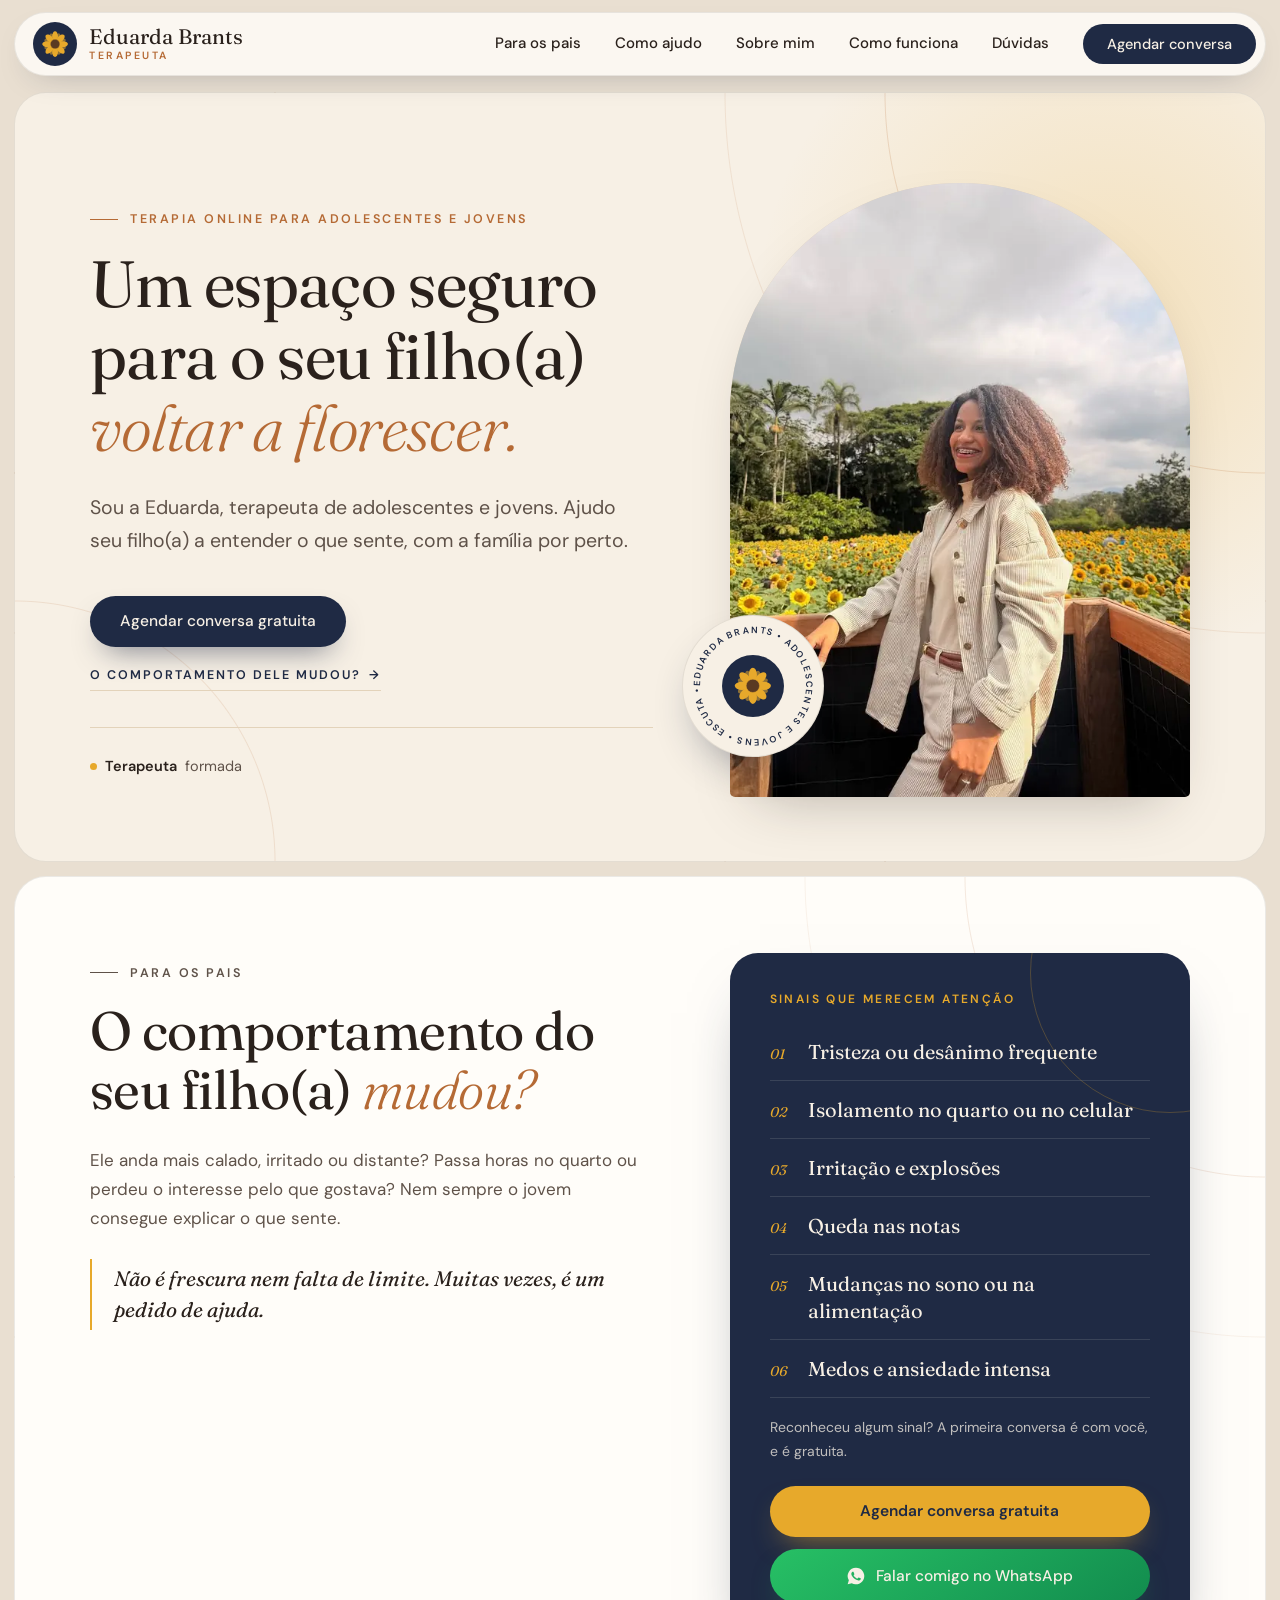
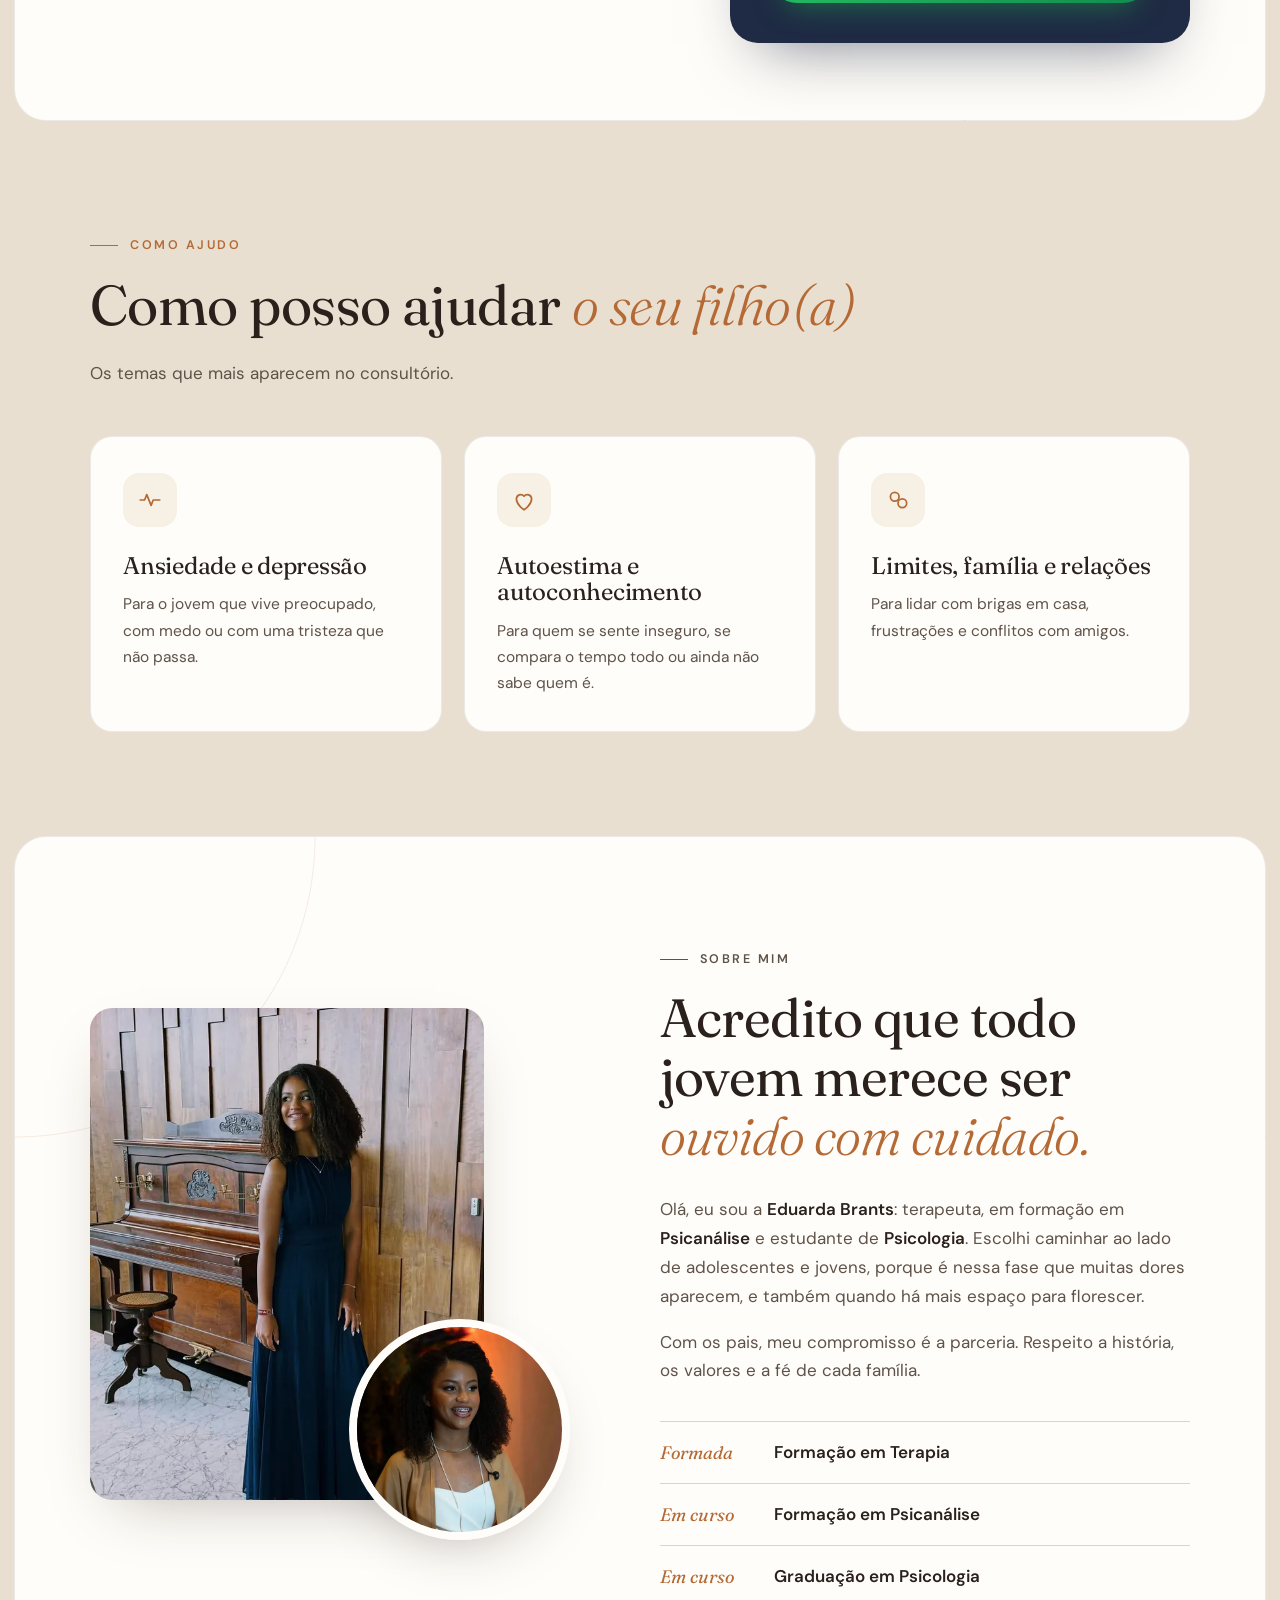
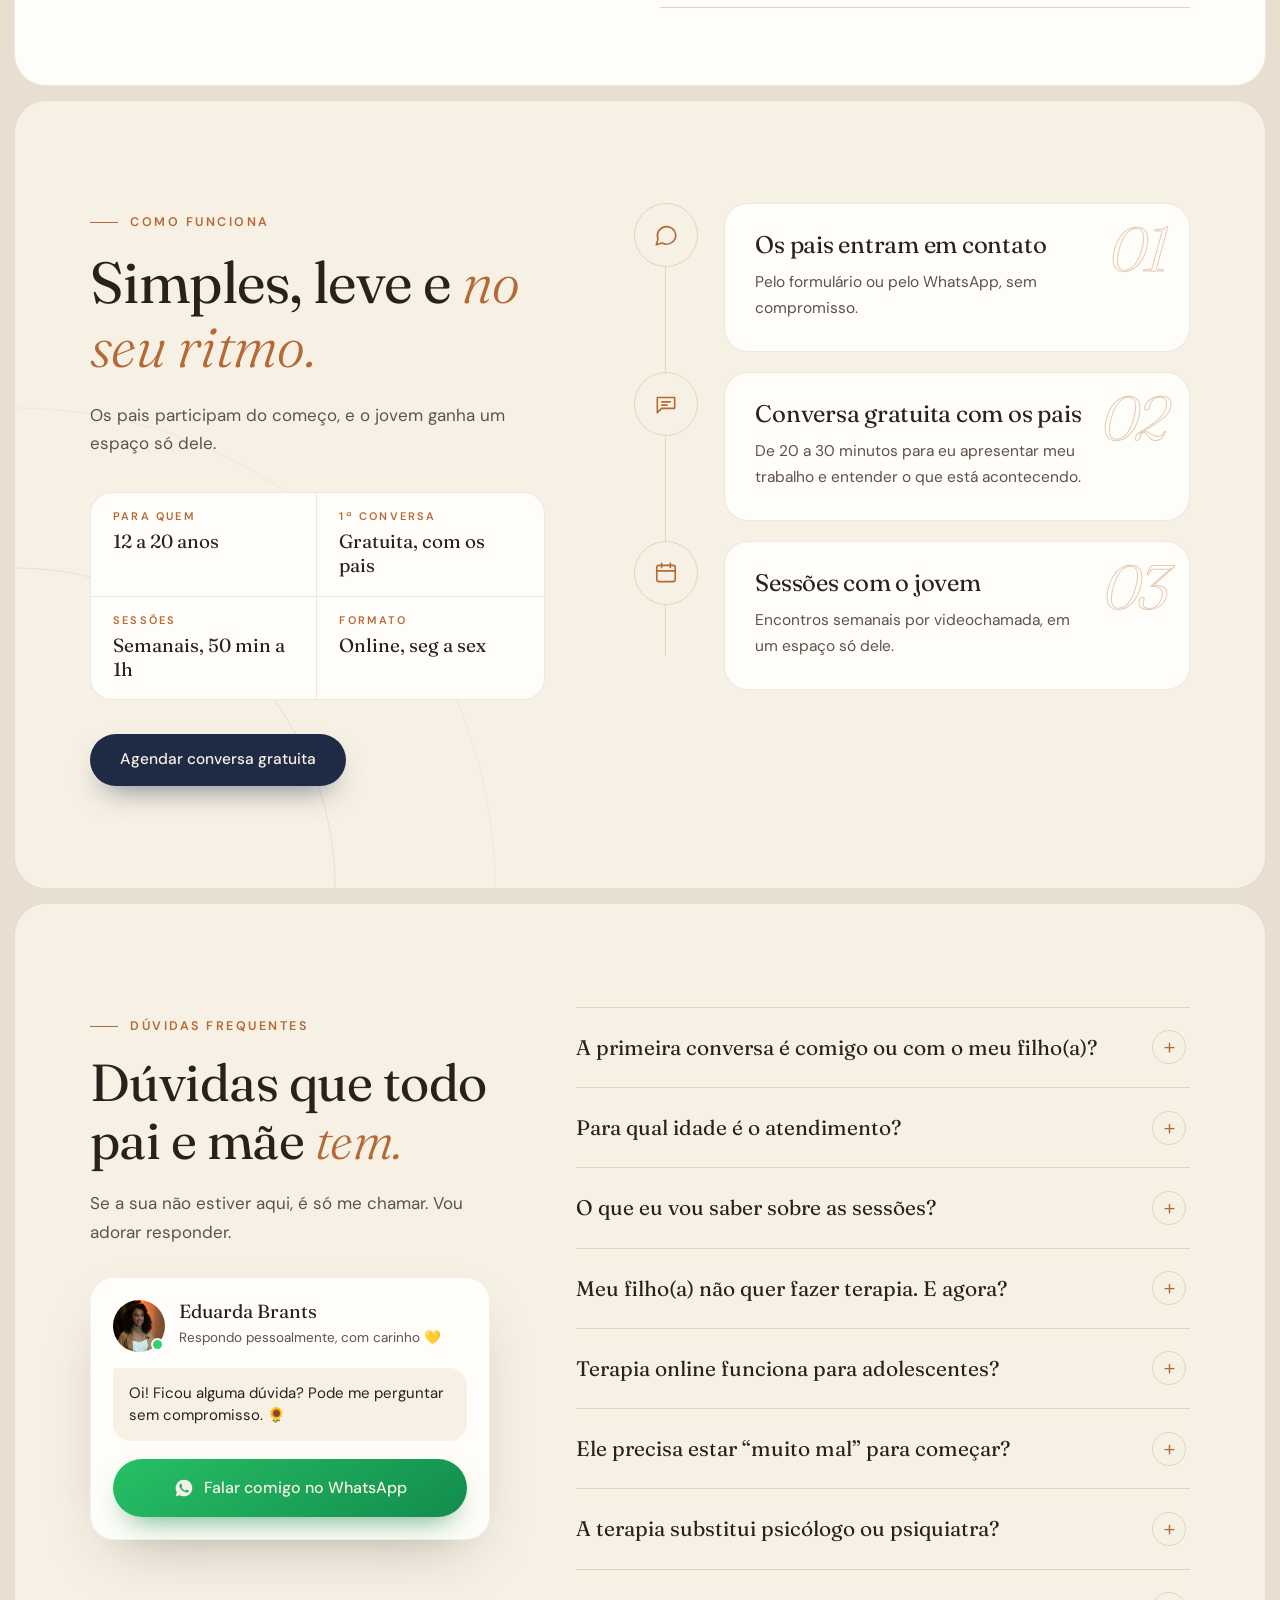
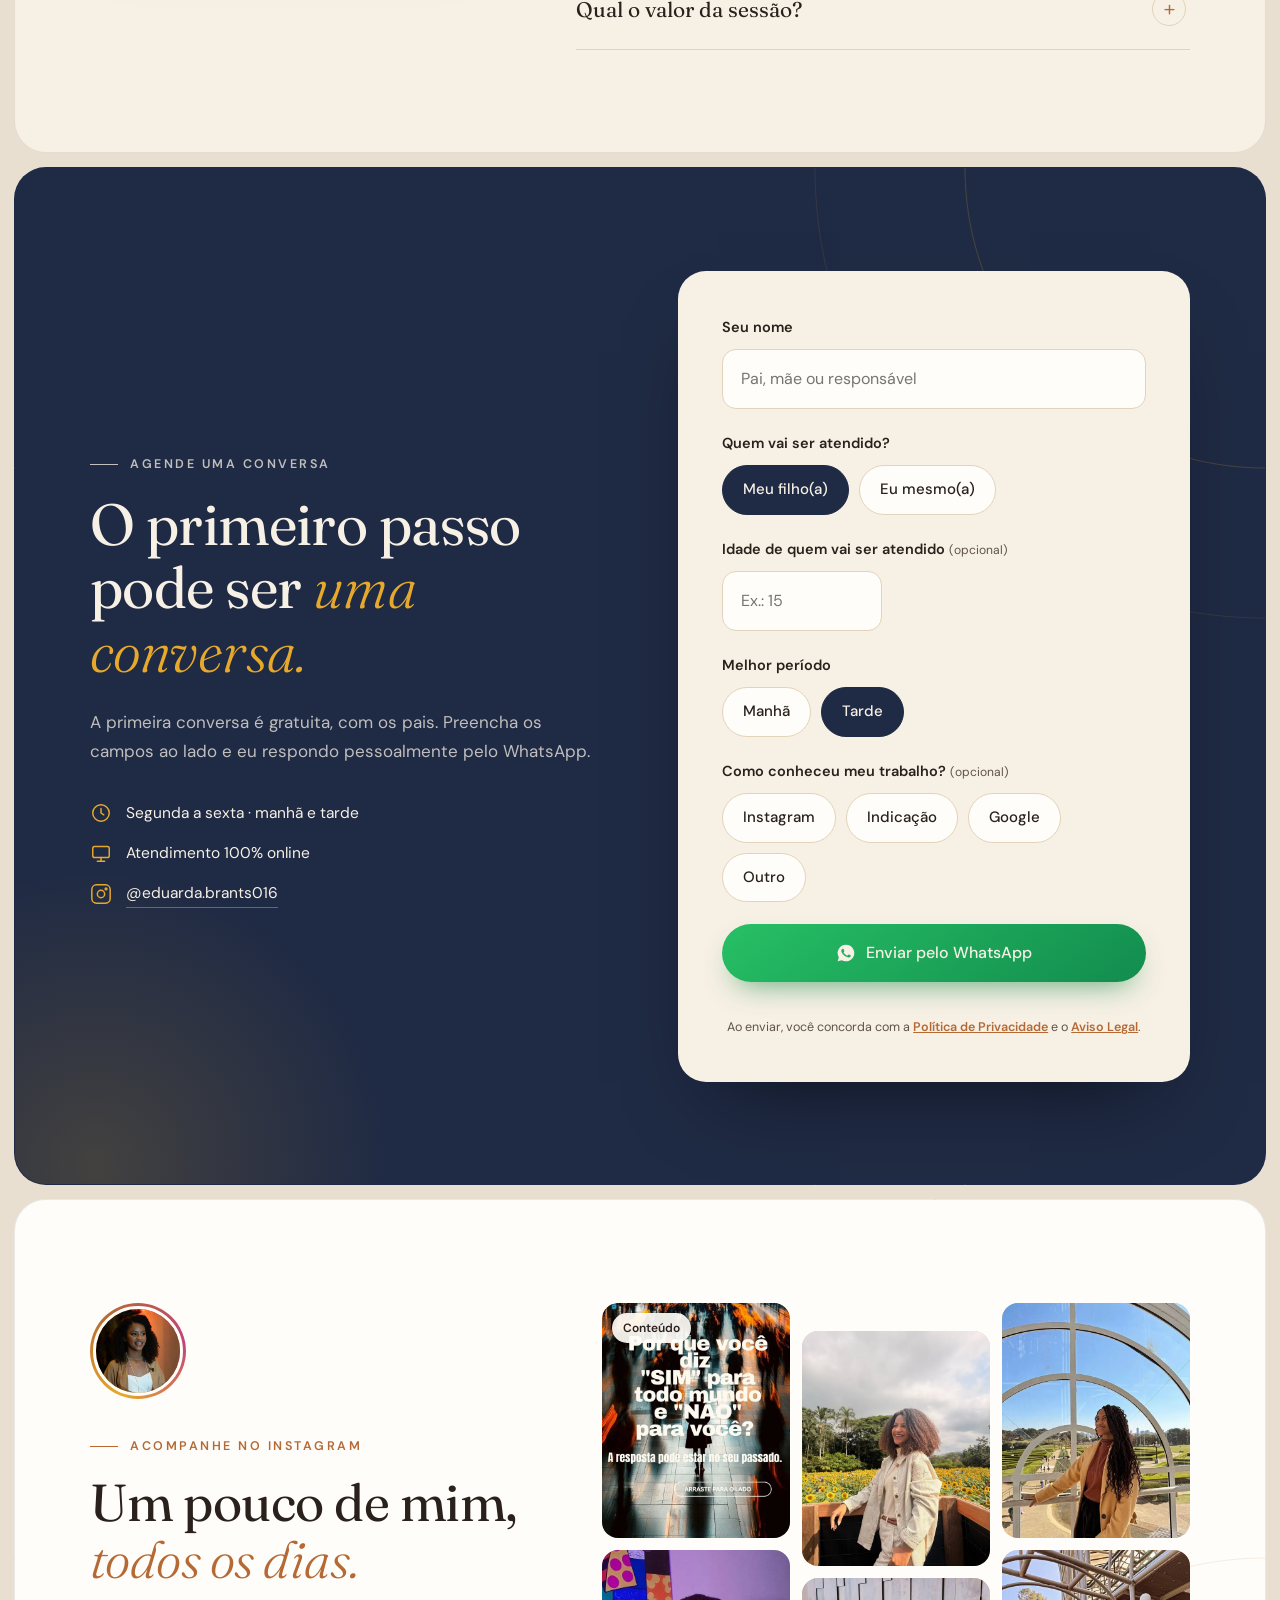
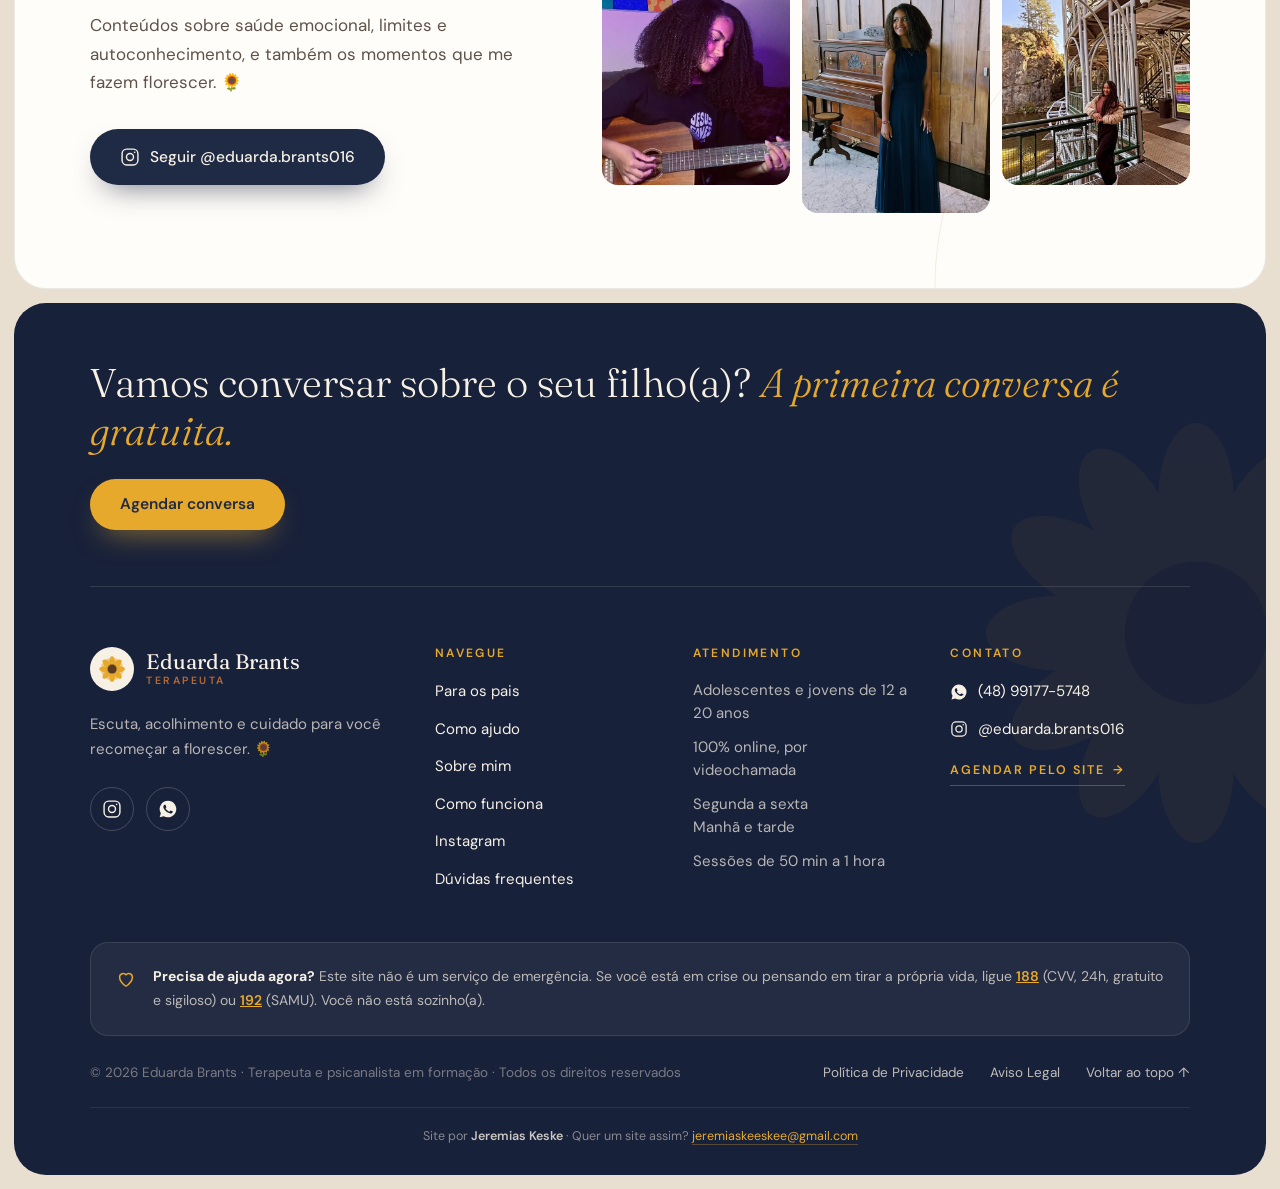
==== index.html @ a06c7a47 "Formulário sem mensagem livre, com origem do contato" ====
<!doctype html>
<html lang="pt-BR" class="no-js">
<head>
<meta charset="utf-8">
<meta name="viewport" content="width=device-width, initial-scale=1">
<title>Eduarda Brants | Terapia online para adolescentes e jovens</title>
<meta name="description" content="Eduarda Brants, terapeuta e psicanalista em formação. Escuta e acolhimento para adolescentes e jovens que enfrentam ansiedade, depressão, inseguranças e mudanças de comportamento. Atendimento 100% online.">
<meta name="theme-color" content="#1f2a44">
<meta name="robots" content="noindex, nofollow">
<meta name="author" content="Eduarda Brants">
<meta name="format-detection" content="telephone=no">
<link rel="icon" href="favicon.svg" type="image/svg+xml">

<meta property="og:type" content="website">
<meta property="og:locale" content="pt_BR">
<meta property="og:site_name" content="Eduarda Brants | Terapeuta">
<meta property="og:title" content="Eduarda Brants | Terapia online para adolescentes e jovens">
<meta property="og:description" content="Um espaço seguro para o seu filho(a) ser ouvido. Terapia online para adolescentes e jovens de 12 a 20 anos. A primeira conversa com os pais é gratuita.">
<meta property="og:image" content="img/og-image.jpg">
<meta property="og:image:width" content="1200">
<meta property="og:image:height" content="630">
<meta property="og:image:alt" content="Eduarda Brants sorrindo em um campo de girassóis">
<meta name="twitter:card" content="summary_large_image">
<meta name="twitter:title" content="Eduarda Brants | Terapia online para adolescentes e jovens">
<meta name="twitter:description" content="Um espaço seguro para o seu filho(a) ser ouvido. Terapia online para adolescentes e jovens de 12 a 20 anos. A primeira conversa com os pais é gratuita.">
<meta name="twitter:image" content="img/og-image.jpg">
<link rel="apple-touch-icon" href="favicon.svg">

<script type="application/ld+json">
{
  "@context": "https://schema.org",
  "@type": "ProfessionalService",
  "@id": "#atendimento",
  "name": "Eduarda Brants | Terapeuta",
  "description": "Terapia online para adolescentes e jovens, com escuta acolhedora para ansiedade, depressão, autoconhecimento, limites e relações.",
  "image": "img/og-image.jpg",
  "logo": "favicon.svg",
  "telephone": "+55-48-99177-5748",
  "areaServed": {
    "@type": "Country",
    "name": "Brasil"
  },
  "availableLanguage": "pt-BR",
  "serviceType": "Terapia online para adolescentes e jovens",
  "knowsAbout": [
    "Ansiedade",
    "Depressão",
    "Autoconhecimento",
    "Limites",
    "Relações familiares",
    "Adolescência",
    "Psicanálise"
  ],
  "founder": {
    "@type": "Person",
    "name": "Eduarda Brants",
    "jobTitle": "Terapeuta",
    "sameAs": [
      "https://www.instagram.com/eduarda.brants016/"
    ]
  },
  "contactPoint": {
    "@type": "ContactPoint",
    "telephone": "+55-48-99177-5748",
    "contactType": "agendamento",
    "availableLanguage": "pt-BR"
  },
  "sameAs": [
    "https://www.instagram.com/eduarda.brants016/"
  ],
  "audience": {
    "@type": "PeopleAudience",
    "audienceType": "Adolescentes, jovens e seus pais"
  }
}
</script>
<script type="application/ld+json">
{
  "@context": "https://schema.org",
  "@type": "FAQPage",
  "mainEntity": [
    {
      "@type": "Question",
      "name": "A primeira conversa é comigo ou com o meu filho(a)?",
      "acceptedAnswer": {
        "@type": "Answer",
        "text": "Com você, e ela é gratuita. São de 20 a 30 minutos com os pais ou responsáveis, para eu apresentar meu trabalho e entender o que está acontecendo. Depois disso, começamos as sessões com o jovem."
      }
    },
    {
      "@type": "Question",
      "name": "Para qual idade é o atendimento?",
      "acceptedAnswer": {
        "@type": "Answer",
        "text": "Atendo principalmente adolescentes e jovens de 12 a 20 anos. Se você tem mais idade e sente que precisa de um espaço de escuta, também pode me chamar."
      }
    },
    {
      "@type": "Question",
      "name": "O que eu vou saber sobre as sessões?",
      "acceptedAnswer": {
        "@type": "Answer",
        "text": "O que o jovem conta em sessão é sigiloso, e é isso que permite que ele confie e se abra. A família só é procurada quando existe risco à vida ou à segurança do jovem ou de outras pessoas. Nesse caso, os pais são avisados imediatamente."
      }
    },
    {
      "@type": "Question",
      "name": "Meu filho(a) não quer fazer terapia. E agora?",
      "acceptedAnswer": {
        "@type": "Answer",
        "text": "É mais comum do que parece. Converse sem pressão e explique que é um espaço só dele, onde ninguém vai julgar. Muitas vezes a resistência diminui depois do primeiro encontro. Na conversa com os pais, também penso com vocês a melhor forma de fazer esse convite."
      }
    },
    {
      "@type": "Question",
      "name": "Terapia online funciona para adolescentes?",
      "acceptedAnswer": {
        "@type": "Answer",
        "text": "Sim. Muitos jovens se sentem mais à vontade falando do próprio quarto, pelo celular ou pelo computador. As sessões podem ser pelo Google Meet, Zoom ou WhatsApp. Só é importante ter um lugar reservado e fone de ouvido."
      }
    },
    {
      "@type": "Question",
      "name": "Ele precisa estar “muito mal” para começar?",
      "acceptedAnswer": {
        "@type": "Answer",
        "text": "Não. A terapia também serve para prevenir, ajudar o jovem a se conhecer melhor e atravessar a adolescência com mais segurança, antes que a dor fique maior."
      }
    },
    {
      "@type": "Question",
      "name": "A terapia substitui psicólogo ou psiquiatra?",
      "acceptedAnswer": {
        "@type": "Answer",
        "text": "Não. Meu trabalho é de escuta e acolhimento terapêutico. Se eu perceber que o seu filho(a) precisa também de acompanhamento médico ou psicológico, oriento a família a buscar esse cuidado."
      }
    },
    {
      "@type": "Question",
      "name": "Qual o valor da sessão?",
      "acceptedAnswer": {
        "@type": "Answer",
        "text": "Atendo com sessões avulsas ou pacotes. Os valores são apresentados na conversa inicial gratuita."
      }
    }
  ]
}
</script>

<link rel="preconnect" href="https://fonts.googleapis.com">
<link rel="preconnect" href="https://fonts.gstatic.com" crossorigin>
<link href="https://fonts.googleapis.com/css2?family=Fraunces:ital,opsz,wght@0,9..144,300..600;1,9..144,300..600&family=DM+Sans:opsz,wght@9..40,400;9..40,500;9..40,600&display=swap" rel="stylesheet">
<link rel="preload" as="image" href="img/eduarda-girassois.webp" imagesrcset="img/eduarda-girassois-600.webp 600w, img/eduarda-girassois.webp 1080w" imagesizes="(max-width: 880px) 80vw, 470px" fetchpriority="high">
<link rel="stylesheet" href="style.css">
</head>
<body>

<a class="skip" href="#conteudo">Pular para o conteúdo</a>

<!-- Topo -->
<header class="topo" id="topo">
  <div class="wrap topo__in">
    <a href="#inicio" class="marca" aria-label="Eduarda Brants, ir para o início">
      <span class="marca__psi" aria-hidden="true"><svg class="marca__flor" viewBox="0 0 32 32" aria-hidden="true"><g fill="currentColor"><ellipse cx="16" cy="8" rx="2.6" ry="5" transform="rotate(22 16 16)" opacity=".55"/><ellipse cx="16" cy="8" rx="2.6" ry="5" transform="rotate(67 16 16)" opacity=".55"/><ellipse cx="16" cy="8" rx="2.6" ry="5" transform="rotate(112 16 16)" opacity=".55"/><ellipse cx="16" cy="8" rx="2.6" ry="5" transform="rotate(157 16 16)" opacity=".55"/><ellipse cx="16" cy="8" rx="2.6" ry="5" transform="rotate(202 16 16)" opacity=".55"/><ellipse cx="16" cy="8" rx="2.6" ry="5" transform="rotate(247 16 16)" opacity=".55"/><ellipse cx="16" cy="8" rx="2.6" ry="5" transform="rotate(292 16 16)" opacity=".55"/><ellipse cx="16" cy="8" rx="2.6" ry="5" transform="rotate(337 16 16)" opacity=".55"/><ellipse cx="16" cy="7.2" rx="3.3" ry="5.8" transform="rotate(0 16 16)"/><ellipse cx="16" cy="7.2" rx="3.3" ry="5.8" transform="rotate(45 16 16)"/><ellipse cx="16" cy="7.2" rx="3.3" ry="5.8" transform="rotate(90 16 16)"/><ellipse cx="16" cy="7.2" rx="3.3" ry="5.8" transform="rotate(135 16 16)"/><ellipse cx="16" cy="7.2" rx="3.3" ry="5.8" transform="rotate(180 16 16)"/><ellipse cx="16" cy="7.2" rx="3.3" ry="5.8" transform="rotate(225 16 16)"/><ellipse cx="16" cy="7.2" rx="3.3" ry="5.8" transform="rotate(270 16 16)"/><ellipse cx="16" cy="7.2" rx="3.3" ry="5.8" transform="rotate(315 16 16)"/></g><circle cx="16" cy="16" r="5.4" fill="#5a3a22"/><circle cx="16" cy="16" r="5.4" fill="none" stroke="currentColor" stroke-width=".8" opacity=".5"/></svg></span>
      <span class="marca__nome">Eduarda Brants<small>Terapeuta</small></span>
    </a>
    <nav class="menu" id="menu" aria-label="Principal">
      <a href="#pais">Para os pais</a>
      <a href="#ajuda">Como ajudo</a>
      <a href="#sobre">Sobre mim</a>
      <a href="#como-funciona">Como funciona</a>
      <a href="#duvidas">Dúvidas</a>
      <a href="#agendar" class="btn btn--sm">Agendar conversa</a>
      <div class="menu__extra">
        <p class="menu__frase">“Um espaço seguro para <em>recomeçar a florescer.</em>”</p>
        <div class="menu__rodape">
          <p>Atendimento 100% online<br><span>Seg. a sex. · manhã e tarde</span></p>
          <div class="menu__sociais">
            <a href="#" class="js-whats" target="_blank" rel="noopener" aria-label="WhatsApp"><svg viewBox="0 0 24 24" aria-hidden="true"><path d="M12 2a10 10 0 0 0-8.6 15.1L2 22l5-1.3A10 10 0 1 0 12 2zm5.3 14.1c-.2.6-1.3 1.2-1.8 1.2-.5.1-1 .1-3.3-.8-2.8-1.1-4.5-3.9-4.7-4.1-.1-.2-1.1-1.5-1.1-2.8s.7-2 1-2.3c.2-.3.5-.3.7-.3h.5c.2 0 .4 0 .6.5l.8 2c.1.2.1.3 0 .5l-.3.5-.4.4c-.1.2-.3.3-.1.6.2.3.8 1.3 1.7 2.1 1.2 1 2.1 1.4 2.4 1.5.3.1.5.1.6-.1l.9-1c.2-.3.4-.2.6-.1l1.9.9c.3.1.5.2.5.3.1.1.1.7-.1 1.2z"/></svg></a>
            <a href="https://www.instagram.com/eduarda.brants016/" target="_blank" rel="noopener" aria-label="Instagram"><svg viewBox="0 0 24 24" aria-hidden="true" class="ico-linha"><rect x="2.5" y="2.5" width="19" height="19" rx="5.5"/><circle cx="12" cy="12" r="4.2"/><circle cx="17.6" cy="6.4" r="1" class="ponto"/></svg></a>
          </div>
        </div>
      </div>
      <svg class="menu__flor" viewBox="0 0 100 100" aria-hidden="true"><use href="#flor"/></svg>
    </nav>
    <button class="menu-btn" id="menuBtn" aria-label="Abrir menu" aria-expanded="false" aria-controls="menu"><span></span><span></span></button>
  </div>
</header>

<main id="conteudo">

<!-- Início -->
<section class="hero" id="inicio">
  <div class="wrap hero__in">
    <div class="hero__txt">
      <p class="eyebrow reveal">Terapia online para adolescentes e jovens</p>
      <h1 class="reveal">Um espaço seguro para o seu filho(a) <em>voltar a florescer.</em></h1>
      <p class="hero__lead reveal">Sou a Eduarda, terapeuta de adolescentes e jovens. Ajudo seu filho(a) a entender o que sente, com a família por perto.</p>
      <div class="hero__ctas reveal">
        <a href="#agendar" class="btn">Agendar conversa gratuita</a>
        <a href="#pais" class="link-seta">O comportamento dele mudou? <span aria-hidden="true">→</span></a>
      </div>
      <ul class="hero__selos reveal" aria-label="Formação">
        <li><strong>Terapeuta</strong> formada</li>
      </ul>
    </div>
    <div class="hero__foto reveal">
      <div class="arco">
        <img src="img/eduarda-girassois.webp" srcset="img/eduarda-girassois-600.webp 600w, img/eduarda-girassois.webp 1080w" sizes="(max-width: 880px) 80vw, 470px" width="1080" height="1440" decoding="async" alt="Eduarda Brants sorrindo em frente a um campo de girassóis" fetchpriority="high">
      </div>
      <div class="selo" aria-hidden="true">
        <svg class="selo__texto" viewBox="0 0 200 200">
          <defs><path id="seloCirculo" d="M100,100 m-76,0 a76,76 0 1,1 152,0 a76,76 0 1,1 -152,0"/></defs>
          <text><textPath href="#seloCirculo" textLength="472">EDUARDA BRANTS • ADOLESCENTES E JOVENS • ESCUTA •</textPath></text>
        </svg>
        <span class="selo__psi"><svg class="selo__flor" viewBox="0 0 32 32" aria-hidden="true"><g fill="currentColor"><ellipse cx="16" cy="8" rx="2.6" ry="5" transform="rotate(22 16 16)" opacity=".55"/><ellipse cx="16" cy="8" rx="2.6" ry="5" transform="rotate(67 16 16)" opacity=".55"/><ellipse cx="16" cy="8" rx="2.6" ry="5" transform="rotate(112 16 16)" opacity=".55"/><ellipse cx="16" cy="8" rx="2.6" ry="5" transform="rotate(157 16 16)" opacity=".55"/><ellipse cx="16" cy="8" rx="2.6" ry="5" transform="rotate(202 16 16)" opacity=".55"/><ellipse cx="16" cy="8" rx="2.6" ry="5" transform="rotate(247 16 16)" opacity=".55"/><ellipse cx="16" cy="8" rx="2.6" ry="5" transform="rotate(292 16 16)" opacity=".55"/><ellipse cx="16" cy="8" rx="2.6" ry="5" transform="rotate(337 16 16)" opacity=".55"/><ellipse cx="16" cy="7.2" rx="3.3" ry="5.8" transform="rotate(0 16 16)"/><ellipse cx="16" cy="7.2" rx="3.3" ry="5.8" transform="rotate(45 16 16)"/><ellipse cx="16" cy="7.2" rx="3.3" ry="5.8" transform="rotate(90 16 16)"/><ellipse cx="16" cy="7.2" rx="3.3" ry="5.8" transform="rotate(135 16 16)"/><ellipse cx="16" cy="7.2" rx="3.3" ry="5.8" transform="rotate(180 16 16)"/><ellipse cx="16" cy="7.2" rx="3.3" ry="5.8" transform="rotate(225 16 16)"/><ellipse cx="16" cy="7.2" rx="3.3" ry="5.8" transform="rotate(270 16 16)"/><ellipse cx="16" cy="7.2" rx="3.3" ry="5.8" transform="rotate(315 16 16)"/></g><circle cx="16" cy="16" r="5.4" fill="#5a3a22"/><circle cx="16" cy="16" r="5.4" fill="none" stroke="currentColor" stroke-width=".8" opacity=".5"/></svg></span>
      </div>
    </div>
  </div>
</section>

<!-- Para os pais -->
<section class="pais secao" id="pais">
  <div class="wrap pais__in">
    <div class="pais__txt">
      <p class="eyebrow reveal">Para os pais</p>
      <h2 class="reveal">O comportamento do seu filho(a) <em>mudou?</em></h2>
      <p class="reveal">Ele anda mais calado, irritado ou distante? Passa horas no quarto ou perdeu o interesse pelo que gostava? Nem sempre o jovem consegue explicar o que sente.</p>
      <p class="pais__destaque reveal">Não é frescura nem falta de limite. Muitas vezes, é um pedido de ajuda.</p>
    </div>
    <aside class="pais__card reveal" aria-label="Sinais de atenção">
      <p class="pais__card-titulo">Sinais que merecem atenção</p>
      <ul class="pais__sinais">
        <li><span aria-hidden="true">01</span>Tristeza ou desânimo frequente</li>
        <li><span aria-hidden="true">02</span>Isolamento no quarto ou no celular</li>
        <li><span aria-hidden="true">03</span>Irritação e explosões</li>
        <li><span aria-hidden="true">04</span>Queda nas notas</li>
        <li><span aria-hidden="true">05</span>Mudanças no sono ou na alimentação</li>
        <li><span aria-hidden="true">06</span>Medos e ansiedade intensa</li>
      </ul>
      <p class="pais__nota">Reconheceu algum sinal? A primeira conversa é com você, e é gratuita.</p>
      <div class="pais__acoes">
        <a href="#agendar" class="btn btn--girassol">Agendar conversa gratuita</a>
        <a href="#" class="btn btn--whats js-whats" target="_blank" rel="noopener"><svg viewBox="0 0 24 24" aria-hidden="true"><path d="M12 2a10 10 0 0 0-8.6 15.1L2 22l5-1.3A10 10 0 1 0 12 2zm5.3 14.1c-.2.6-1.3 1.2-1.8 1.2-.5.1-1 .1-3.3-.8-2.8-1.1-4.5-3.9-4.7-4.1-.1-.2-1.1-1.5-1.1-2.8s.7-2 1-2.3c.2-.3.5-.3.7-.3h.5c.2 0 .4 0 .6.5l.8 2c.1.2.1.3 0 .5l-.3.5-.4.4c-.1.2-.3.3-.1.6.2.3.8 1.3 1.7 2.1 1.2 1 2.1 1.4 2.4 1.5.3.1.5.1.6-.1l.9-1c.2-.3.4-.2.6-.1l1.9.9c.3.1.5.2.5.3.1.1.1.7-.1 1.2z"/></svg> Falar comigo no WhatsApp</a>
      </div>
    </aside>
  </div>
</section>

<!-- Como posso ajudar -->
<section class="ajuda" id="ajuda">
  <div class="ajuda__pin">
  <div class="wrap">
    <div class="ajuda__cabeca">
      <div>
        <p class="eyebrow reveal">Como ajudo</p>
        <h2 class="reveal">Como posso ajudar <em>o seu filho(a)</em></h2>
      </div>
      <p class="cabeca__sub reveal">Os temas que mais aparecem no consultório.</p>
    </div>
    <div class="ajuda__viewport">
    <div class="cards ajuda__trilho">
      <article class="card reveal">
        <div class="card__ico" aria-hidden="true"><svg viewBox="0 0 24 24"><path d="M3 12h4l2-5 4 10 2-5h6"/></svg></div>
        <h3>Ansiedade e depressão</h3>
        <p>Para o jovem que vive preocupado, com medo ou com uma tristeza que não passa.</p>
      </article>
      <article class="card reveal">
        <div class="card__ico" aria-hidden="true"><svg viewBox="0 0 24 24"><path d="M12 21s-7-4.5-7-10a4 4 0 0 1 7-2.6A4 4 0 0 1 19 11c0 5.5-7 10-7 10z"/></svg></div>
        <h3>Autoestima e autoconhecimento</h3>
        <p>Para quem se sente inseguro, se compara o tempo todo ou ainda não sabe quem é.</p>
      </article>
      <article class="card reveal">
        <div class="card__ico" aria-hidden="true"><svg viewBox="0 0 24 24"><circle cx="9" cy="9" r="4"/><circle cx="16" cy="15" r="4"/></svg></div>
        <h3>Limites, família e relações</h3>
        <p>Para lidar com brigas em casa, frustrações e conflitos com amigos.</p>
      </article>
    </div>
    </div>
    <div class="ajuda__progresso" aria-hidden="true">
      <span class="ajuda__contador"><b id="ajudaAtual">01</b> / <span id="ajudaTotal">03</span></span>
      <span class="ajuda__barra"><i id="ajudaBarra"></i></span>
      <span class="ajuda__dica">Role para ver mais <span>→</span></span>
    </div>
  </div>
  </div>
</section>

<!-- Sobre mim -->
<section class="sobre secao" id="sobre">
  <div class="wrap sobre__in">
    <div class="sobre__fotos reveal">
      <img class="sobre__f1" src="img/eduarda-vestido.webp" srcset="img/eduarda-vestido-600.webp 600w, img/eduarda-vestido.webp 1000w" sizes="(max-width: 880px) 90vw, 480px" width="1000" height="1333" decoding="async" alt="Eduarda Brants de vestido azul, sorrindo" loading="lazy">
      <img class="sobre__f2" src="img/eduarda-retrato.webp" srcset="img/eduarda-retrato-600.webp 600w, img/eduarda-retrato.webp 900w" sizes="220px" width="900" height="900" decoding="async" alt="Retrato de Eduarda Brants sorrindo" loading="lazy">
    </div>
    <div class="sobre__txt">
      <p class="eyebrow reveal">Sobre mim</p>
      <h2 class="reveal">Acredito que todo jovem merece ser <em>ouvido com cuidado.</em></h2>
      <p class="reveal">Olá, eu sou a <strong>Eduarda Brants</strong>: terapeuta, em formação em <strong>Psicanálise</strong> e estudante de <strong>Psicologia</strong>. Escolhi caminhar ao lado de adolescentes e jovens, porque é nessa fase que muitas dores aparecem, e também quando há mais espaço para florescer.</p>
      <p class="reveal">Com os pais, meu compromisso é a parceria. Respeito a história, os valores e a fé de cada família.</p>

      <ol class="linha reveal" aria-label="Formação">
        <li><span class="linha__ano">Formada</span><div><strong>Formação em Terapia</strong></div></li>
        <li><span class="linha__ano">Em curso</span><div><strong>Formação em Psicanálise</strong></div></li>
        <li><span class="linha__ano">Em curso</span><div><strong>Graduação em Psicologia</strong></div></li>
      </ol>
    </div>
  </div>
</section>

<!-- Como funciona -->
<section class="funciona secao" id="como-funciona">
  <div class="wrap funciona__in">
    <div class="funciona__lado">
      <p class="eyebrow reveal">Como funciona</p>
      <h2 class="reveal">Simples, leve e <em>no seu ritmo.</em></h2>
      <p class="funciona__sub reveal">Os pais participam do começo, e o jovem ganha um espaço só dele.</p>
      <dl class="funciona__ficha reveal">
        <div><dt>Para quem</dt><dd>12 a 20 anos</dd></div>
        <div><dt>1ª conversa</dt><dd>Gratuita, com os pais</dd></div>
        <div><dt>Sessões</dt><dd>Semanais, 50 min a 1h</dd></div>
        <div><dt>Formato</dt><dd>Online, seg a sex</dd></div>
      </dl>
      <a href="#agendar" class="btn reveal">Agendar conversa gratuita</a>
    </div>

    <div class="linha-tempo" id="linhaTempo">
      <span class="linha-tempo__trilho" aria-hidden="true"><i id="linhaTempoFill"></i></span>
      <ol class="linha-tempo__lista">
      <li class="etapa reveal">
        <span class="etapa__marco" aria-hidden="true"><svg viewBox="0 0 24 24"><path d="M21 12a8.5 8.5 0 0 1-12.6 7.4L3 21l1.6-5.2A8.5 8.5 0 1 1 21 12z"/></svg></span>
        <div class="etapa__card">
          <span class="etapa__n">01</span>
          <h3>Os pais entram em contato</h3>
          <p>Pelo formulário ou pelo WhatsApp, sem compromisso.</p>
        </div>
      </li>
      <li class="etapa reveal">
        <span class="etapa__marco" aria-hidden="true"><svg viewBox="0 0 24 24"><path d="M4 6h16v10H8l-4 4z"/><path d="M8 10h8M8 13h5"/></svg></span>
        <div class="etapa__card">
          <span class="etapa__n">02</span>
          <h3>Conversa gratuita com os pais</h3>
          <p>De 20 a 30 minutos para eu apresentar meu trabalho e entender o que está acontecendo.</p>
        </div>
      </li>
      <li class="etapa reveal">
        <span class="etapa__marco" aria-hidden="true"><svg viewBox="0 0 24 24"><rect x="3.5" y="5" width="17" height="15" rx="2"/><path d="M3.5 10h17M8 3v4M16 3v4"/></svg></span>
        <div class="etapa__card">
          <span class="etapa__n">03</span>
          <h3>Sessões com o jovem</h3>
          <p>Encontros semanais por videochamada, em um espaço só dele.</p>
        </div>
      </li>
      </ol>
    </div>
  </div>
</section>

<!-- Dúvidas -->
<section class="duvidas secao" id="duvidas">
  <div class="wrap duvidas__in">
    <div class="cabeca cabeca--esq">
      <p class="eyebrow reveal">Dúvidas frequentes</p>
      <h2 class="reveal">Dúvidas que todo pai e mãe <em>tem.</em></h2>
      <p class="cabeca__sub reveal">Se a sua não estiver aqui, é só me chamar. Vou adorar responder.</p>
      <div class="duvida-card reveal">
        <div class="duvida-card__topo">
          <span class="duvida-card__foto"><img src="img/eduarda-retrato.webp" srcset="img/eduarda-retrato-600.webp 600w, img/eduarda-retrato.webp 900w" sizes="52px" width="900" height="900" decoding="async" alt="" loading="lazy"><i aria-hidden="true"></i></span>
          <div>
            <strong>Eduarda Brants</strong>
            <span>Respondo pessoalmente, com carinho 💛</span>
          </div>
        </div>
        <p class="duvida-card__balao">Oi! Ficou alguma dúvida? Pode me perguntar sem compromisso. 🌻</p>
        <a href="#agendar" class="btn btn--whats btn--whats-card js-whats" target="_blank" rel="noopener"><svg viewBox="0 0 24 24" aria-hidden="true"><path d="M12 2a10 10 0 0 0-8.6 15.1L2 22l5-1.3A10 10 0 1 0 12 2zm5.3 14.1c-.2.6-1.3 1.2-1.8 1.2-.5.1-1 .1-3.3-.8-2.8-1.1-4.5-3.9-4.7-4.1-.1-.2-1.1-1.5-1.1-2.8s.7-2 1-2.3c.2-.3.5-.3.7-.3h.5c.2 0 .4 0 .6.5l.8 2c.1.2.1.3 0 .5l-.3.5-.4.4c-.1.2-.3.3-.1.6.2.3.8 1.3 1.7 2.1 1.2 1 2.1 1.4 2.4 1.5.3.1.5.1.6-.1l.9-1c.2-.3.4-.2.6-.1l1.9.9c.3.1.5.2.5.3.1.1.1.7-.1 1.2z"/></svg> Falar comigo no WhatsApp</a>
      </div>
    </div>
    <div class="faq">
      <details class="reveal">
        <summary>A primeira conversa é comigo ou com o meu filho(a)?</summary>
        <p>Com você, e ela é gratuita. São de 20 a 30 minutos com os pais ou responsáveis, para eu apresentar meu trabalho e entender o que está acontecendo. Depois disso, começamos as sessões com o jovem.</p>
      </details>
      <details class="reveal">
        <summary>Para qual idade é o atendimento?</summary>
        <p>Atendo principalmente adolescentes e jovens de 12 a 20 anos. Se você tem mais idade e sente que precisa de um espaço de escuta, também pode me chamar.</p>
      </details>
      <details class="reveal">
        <summary>O que eu vou saber sobre as sessões?</summary>
        <p>O que o jovem conta em sessão é sigiloso, e é isso que permite que ele confie e se abra. A família só é procurada quando existe risco à vida ou à segurança do jovem ou de outras pessoas. Nesse caso, os pais são avisados imediatamente.</p>
      </details>
      <details class="reveal">
        <summary>Meu filho(a) não quer fazer terapia. E agora?</summary>
        <p>É mais comum do que parece. Converse sem pressão e explique que é um espaço só dele, onde ninguém vai julgar. Muitas vezes a resistência diminui depois do primeiro encontro. Na conversa com os pais, também penso com vocês a melhor forma de fazer esse convite.</p>
      </details>
      <details class="reveal">
        <summary>Terapia online funciona para adolescentes?</summary>
        <p>Sim. Muitos jovens se sentem mais à vontade falando do próprio quarto, pelo celular ou pelo computador. As sessões podem ser pelo Google Meet, Zoom ou WhatsApp. Só é importante ter um lugar reservado e fone de ouvido.</p>
      </details>
      <details class="reveal">
        <summary>Ele precisa estar “muito mal” para começar?</summary>
        <p>Não. A terapia também serve para prevenir, ajudar o jovem a se conhecer melhor e atravessar a adolescência com mais segurança, antes que a dor fique maior.</p>
      </details>
      <details class="reveal">
        <summary>A terapia substitui psicólogo ou psiquiatra?</summary>
        <p>Não. Meu trabalho é de escuta e acolhimento terapêutico. Se eu perceber que o seu filho(a) precisa também de acompanhamento médico ou psicológico, oriento a família a buscar esse cuidado.</p>
      </details>
      <details class="reveal">
        <summary>Qual o valor da sessão?</summary>
        <p>Atendo com sessões avulsas ou pacotes. Os valores são apresentados na conversa inicial gratuita.</p>
      </details>
    </div>
  </div>
</section>

<!-- Agendar -->
<section class="agendar secao" id="agendar">
  <div class="wrap agendar__in">
    <div class="agendar__txt">
      <p class="eyebrow eyebrow--claro reveal">Agende uma conversa</p>
      <h2 class="reveal">O primeiro passo pode ser <em>uma conversa.</em></h2>
      <p class="reveal">A primeira conversa é gratuita, com os pais. Preencha os campos <span class="so-pc">ao lado</span><span class="so-cel">abaixo</span> e eu respondo pessoalmente pelo WhatsApp.</p>
      <ul class="agendar__info reveal">
        <li><svg viewBox="0 0 24 24" aria-hidden="true"><circle cx="12" cy="12" r="9"/><path d="M12 7v5l3 2"/></svg> Segunda a sexta · manhã e tarde</li>
        <li><svg viewBox="0 0 24 24" aria-hidden="true"><rect x="3" y="5" width="18" height="12" rx="2"/><path d="M8 21h8M12 17v4"/></svg> Atendimento 100% online</li>
        <li><svg viewBox="0 0 24 24" aria-hidden="true"><rect x="2" y="2" width="20" height="20" rx="5"/><circle cx="12" cy="12" r="4"/><circle cx="17.5" cy="6.5" r="1"/></svg> <a href="https://www.instagram.com/eduarda.brants016/" target="_blank" rel="noopener">@eduarda.brants016</a></li>
      </ul>
    </div>

    <form class="form reveal" id="formAgendar" novalidate>
      <div class="campo">
        <label for="fNome">Seu nome</label>
        <input id="fNome" name="nome" type="text" autocomplete="given-name" placeholder="Pai, mãe ou responsável" required>
      </div>
      <fieldset class="campo">
        <legend>Quem vai ser atendido?</legend>
        <div class="pilulas">
          <label><input type="radio" name="quem" value="filho" checked><span>Meu filho(a)</span></label>
          <label><input type="radio" name="quem" value="eu"><span>Eu mesmo(a)</span></label>
        </div>
      </fieldset>
      <div class="campo">
        <label for="fIdade">Idade de quem vai ser atendido <small>(opcional)</small></label>
        <input id="fIdade" name="idade" type="text" inputmode="numeric" maxlength="3" placeholder="Ex.: 15">
      </div>
      <fieldset class="campo">
        <legend>Melhor período</legend>
        <div class="pilulas">
          <label><input type="radio" name="periodo" value="Manhã"><span>Manhã</span></label>
          <label><input type="radio" name="periodo" value="Tarde" checked><span>Tarde</span></label>
        </div>
      </fieldset>
      <fieldset class="campo">
        <legend>Como conheceu meu trabalho? <small>(opcional)</small></legend>
        <div class="pilulas">
          <label><input type="radio" name="origem" value="Instagram"><span>Instagram</span></label>
          <label><input type="radio" name="origem" value="Indicação"><span>Indicação</span></label>
          <label><input type="radio" name="origem" value="Google"><span>Google</span></label>
          <label><input type="radio" name="origem" value="Outro"><span>Outro</span></label>
        </div>
      </fieldset>
      <button type="submit" class="btn btn--whats">
        <svg viewBox="0 0 24 24" aria-hidden="true"><path d="M12 2a10 10 0 0 0-8.6 15.1L2 22l5-1.3A10 10 0 1 0 12 2zm5.3 14.1c-.2.6-1.3 1.2-1.8 1.2-.5.1-1 .1-3.3-.8-2.8-1.1-4.5-3.9-4.7-4.1-.1-.2-1.1-1.5-1.1-2.8s.7-2 1-2.3c.2-.3.5-.3.7-.3h.5c.2 0 .4 0 .6.5l.8 2c.1.2.1.3 0 .5l-.3.5-.4.4c-.1.2-.3.3-.1.6.2.3.8 1.3 1.7 2.1 1.2 1 2.1 1.4 2.4 1.5.3.1.5.1.6-.1l.9-1c.2-.3.4-.2.6-.1l1.9.9c.3.1.5.2.5.3.1.1.1.7-.1 1.2z"/></svg>
        Enviar pelo WhatsApp
      </button>
      <p class="form__nota" id="formNota" role="status" aria-live="polite"></p>
      <p class="form__consentimento">Ao enviar, você concorda com a <a href="privacidade.html">Política de Privacidade</a> e o <a href="aviso-legal.html">Aviso Legal</a>.</p>
    </form>
  </div>
</section>

<!-- Instagram -->
<section class="insta secao" id="instagram" aria-labelledby="insta-t">
  <div class="wrap insta__in">
    <div class="insta__perfil reveal">
      <div class="insta__avatar"><img src="img/eduarda-retrato.webp" srcset="img/eduarda-retrato-600.webp 600w, img/eduarda-retrato.webp 900w" sizes="96px" width="900" height="900" decoding="async" alt="Foto de perfil de Eduarda Brants" loading="lazy"></div>
      <p class="eyebrow">Acompanhe no Instagram</p>
      <h2 id="insta-t">Um pouco de mim, <em>todos os dias.</em></h2>
      <p class="insta__bio">Conteúdos sobre saúde emocional, limites e autoconhecimento, e também os momentos que me fazem florescer. 🌻</p>
      <a class="btn btn--insta" href="https://www.instagram.com/eduarda.brants016/" target="_blank" rel="noopener"><svg viewBox="0 0 24 24" aria-hidden="true" class="ico-linha"><rect x="2.5" y="2.5" width="19" height="19" rx="5.5"/><circle cx="12" cy="12" r="4.2"/><circle cx="17.6" cy="6.4" r="1" class="ponto"/></svg> Seguir @eduarda.brants016</a>
    </div>
    <div class="insta__grade">
      <a class="reveal" href="https://www.instagram.com/p/Dd7RnTglfuh/" target="_blank" rel="noopener" aria-label="Post: Por que você diz sim para todo mundo e não para você?"><img src="img/post-limites.webp" srcset="img/post-limites-600.webp 600w, img/post-limites.webp 800w" sizes="(max-width: 600px) 31vw, 240px" width="800" height="1000" decoding="async" alt="Post: Por que você diz SIM para todo mundo e NÃO para você?" loading="lazy"><span class="insta__tag">Conteúdo</span></a>
      <a class="reveal" href="https://www.instagram.com/eduarda.brants016/" target="_blank" rel="noopener"><img src="img/eduarda-girassois.webp" srcset="img/eduarda-girassois-600.webp 600w, img/eduarda-girassois.webp 1080w" sizes="(max-width: 600px) 31vw, 240px" width="1080" height="1440" decoding="async" alt="Eduarda em um campo de girassóis" loading="lazy"></a>
      <a class="reveal" href="https://www.instagram.com/eduarda.brants016/" target="_blank" rel="noopener"><img src="img/eduarda-jardim.webp" srcset="img/eduarda-jardim-600.webp 600w, img/eduarda-jardim.webp 1000w" sizes="(max-width: 600px) 31vw, 240px" width="1000" height="1333" decoding="async" alt="Eduarda em um mirante com vista para um jardim" loading="lazy"></a>
      <a class="reveal" href="https://www.instagram.com/eduarda.brants016/" target="_blank" rel="noopener"><img src="img/eduarda-violao.webp" width="540" height="960" decoding="async" alt="Eduarda tocando violão" loading="lazy"></a>
      <a class="reveal" href="https://www.instagram.com/eduarda.brants016/" target="_blank" rel="noopener"><img src="img/eduarda-vestido.webp" srcset="img/eduarda-vestido-600.webp 600w, img/eduarda-vestido.webp 1000w" sizes="(max-width: 600px) 31vw, 240px" width="1000" height="1333" decoding="async" alt="Eduarda de vestido azul ao lado de um piano antigo" loading="lazy"></a>
      <a class="reveal" href="https://www.instagram.com/eduarda.brants016/" target="_blank" rel="noopener"><img src="img/eduarda-estufa.webp" srcset="img/eduarda-estufa-600.webp 600w, img/eduarda-estufa.webp 1000w" sizes="(max-width: 600px) 31vw, 240px" width="1000" height="1333" decoding="async" alt="Eduarda em uma estufa de vidro e ferro" loading="lazy"></a>
    </div>
  </div>
</section>

</main>

<!-- Rodapé -->
<footer class="rodape">
  <svg class="rodape__flor" viewBox="0 0 100 100" aria-hidden="true"><use href="#flor"/></svg>
  <div class="wrap">
    <div class="rodape__cta">
      <p class="rodape__cta-txt">Vamos conversar sobre o seu filho(a)? <em>A primeira conversa é gratuita.</em></p>
      <a href="#agendar" class="btn btn--girassol">Agendar conversa</a>
    </div>

    <div class="rodape__grade">
      <div class="rodape__marca">
        <a href="#inicio" class="marca marca--claro">
          <span class="marca__psi" aria-hidden="true"><svg class="marca__flor" viewBox="0 0 32 32" aria-hidden="true"><g fill="currentColor"><ellipse cx="16" cy="8" rx="2.6" ry="5" transform="rotate(22 16 16)" opacity=".55"/><ellipse cx="16" cy="8" rx="2.6" ry="5" transform="rotate(67 16 16)" opacity=".55"/><ellipse cx="16" cy="8" rx="2.6" ry="5" transform="rotate(112 16 16)" opacity=".55"/><ellipse cx="16" cy="8" rx="2.6" ry="5" transform="rotate(157 16 16)" opacity=".55"/><ellipse cx="16" cy="8" rx="2.6" ry="5" transform="rotate(202 16 16)" opacity=".55"/><ellipse cx="16" cy="8" rx="2.6" ry="5" transform="rotate(247 16 16)" opacity=".55"/><ellipse cx="16" cy="8" rx="2.6" ry="5" transform="rotate(292 16 16)" opacity=".55"/><ellipse cx="16" cy="8" rx="2.6" ry="5" transform="rotate(337 16 16)" opacity=".55"/><ellipse cx="16" cy="7.2" rx="3.3" ry="5.8" transform="rotate(0 16 16)"/><ellipse cx="16" cy="7.2" rx="3.3" ry="5.8" transform="rotate(45 16 16)"/><ellipse cx="16" cy="7.2" rx="3.3" ry="5.8" transform="rotate(90 16 16)"/><ellipse cx="16" cy="7.2" rx="3.3" ry="5.8" transform="rotate(135 16 16)"/><ellipse cx="16" cy="7.2" rx="3.3" ry="5.8" transform="rotate(180 16 16)"/><ellipse cx="16" cy="7.2" rx="3.3" ry="5.8" transform="rotate(225 16 16)"/><ellipse cx="16" cy="7.2" rx="3.3" ry="5.8" transform="rotate(270 16 16)"/><ellipse cx="16" cy="7.2" rx="3.3" ry="5.8" transform="rotate(315 16 16)"/></g><circle cx="16" cy="16" r="5.4" fill="#5a3a22"/><circle cx="16" cy="16" r="5.4" fill="none" stroke="currentColor" stroke-width=".8" opacity=".5"/></svg></span>
          <span class="marca__nome">Eduarda Brants<small>Terapeuta</small></span>
        </a>
        <p class="rodape__frase">Escuta, acolhimento e cuidado para você recomeçar a florescer. 🌻</p>
        <div class="rodape__sociais">
          <a href="https://www.instagram.com/eduarda.brants016/" target="_blank" rel="noopener" aria-label="Instagram"><svg viewBox="0 0 24 24" aria-hidden="true" class="ico-linha"><rect x="2.5" y="2.5" width="19" height="19" rx="5.5"/><circle cx="12" cy="12" r="4.2"/><circle cx="17.6" cy="6.4" r="1" class="ponto"/></svg></a>
          <a href="#" class="js-whats" target="_blank" rel="noopener" aria-label="WhatsApp"><svg viewBox="0 0 24 24" aria-hidden="true"><path d="M12 2a10 10 0 0 0-8.6 15.1L2 22l5-1.3A10 10 0 1 0 12 2zm5.3 14.1c-.2.6-1.3 1.2-1.8 1.2-.5.1-1 .1-3.3-.8-2.8-1.1-4.5-3.9-4.7-4.1-.1-.2-1.1-1.5-1.1-2.8s.7-2 1-2.3c.2-.3.5-.3.7-.3h.5c.2 0 .4 0 .6.5l.8 2c.1.2.1.3 0 .5l-.3.5-.4.4c-.1.2-.3.3-.1.6.2.3.8 1.3 1.7 2.1 1.2 1 2.1 1.4 2.4 1.5.3.1.5.1.6-.1l.9-1c.2-.3.4-.2.6-.1l1.9.9c.3.1.5.2.5.3.1.1.1.7-.1 1.2z"/></svg></a>
        </div>
      </div>

      <nav class="rodape__col" aria-label="Navegação do rodapé">
        <h3>Navegue</h3>
        <a href="#pais">Para os pais</a>
        <a href="#ajuda">Como ajudo</a>
        <a href="#sobre">Sobre mim</a>
        <a href="#como-funciona">Como funciona</a>
        <a href="#instagram">Instagram</a>
        <a href="#duvidas">Dúvidas frequentes</a>
      </nav>

      <div class="rodape__col">
        <h3>Atendimento</h3>
        <p>Adolescentes e jovens de 12 a 20 anos</p>
        <p>100% online, por videochamada</p>
        <p>Segunda a sexta<br>Manhã e tarde</p>
        <p>Sessões de 50 min a 1 hora</p>
      </div>

      <div class="rodape__col">
        <h3>Contato</h3>
        <a href="#" class="js-whats rodape__contato" target="_blank" rel="noopener"><svg viewBox="0 0 24 24" aria-hidden="true"><path d="M12 2a10 10 0 0 0-8.6 15.1L2 22l5-1.3A10 10 0 1 0 12 2zm5.3 14.1c-.2.6-1.3 1.2-1.8 1.2-.5.1-1 .1-3.3-.8-2.8-1.1-4.5-3.9-4.7-4.1-.1-.2-1.1-1.5-1.1-2.8s.7-2 1-2.3c.2-.3.5-.3.7-.3h.5c.2 0 .4 0 .6.5l.8 2c.1.2.1.3 0 .5l-.3.5-.4.4c-.1.2-.3.3-.1.6.2.3.8 1.3 1.7 2.1 1.2 1 2.1 1.4 2.4 1.5.3.1.5.1.6-.1l.9-1c.2-.3.4-.2.6-.1l1.9.9c.3.1.5.2.5.3.1.1.1.7-.1 1.2z"/></svg> (48) 99177-5748</a>
        <a href="https://www.instagram.com/eduarda.brants016/" class="rodape__contato" target="_blank" rel="noopener"><svg viewBox="0 0 24 24" aria-hidden="true" class="ico-linha"><rect x="2.5" y="2.5" width="19" height="19" rx="5.5"/><circle cx="12" cy="12" r="4.2"/><circle cx="17.6" cy="6.4" r="1" class="ponto"/></svg> @eduarda.brants016</a>
        <a href="#agendar" class="link-seta link-seta--claro">Agendar pelo site <span aria-hidden="true">→</span></a>
      </div>
    </div>

    <div class="rodape__aviso">
      <svg viewBox="0 0 24 24" aria-hidden="true"><path d="M12 21s-7-4.5-7-10a4 4 0 0 1 7-2.6A4 4 0 0 1 19 11c0 5.5-7 10-7 10z"/></svg>
      <p><strong>Precisa de ajuda agora?</strong> Este site não é um serviço de emergência. Se você está em crise ou pensando em tirar a própria vida, ligue <a href="tel:188">188</a> (CVV, 24h, gratuito e sigiloso) ou <a href="tel:192">192</a> (SAMU). Você não está sozinho(a).</p>
    </div>

    <div class="rodape__base">
      <p>© <span id="ano">2026</span> Eduarda Brants · Terapeuta e psicanalista em formação · Todos os direitos reservados</p>
      <nav class="rodape__legais" aria-label="Documentos legais">
        <a href="privacidade.html">Política de Privacidade</a>
        <a href="aviso-legal.html">Aviso Legal</a>
        <a href="#inicio" class="rodape__topo">Voltar ao topo <span aria-hidden="true">↑</span></a>
      </nav>
    </div>
    <p class="rodape__credito">Site por <b>Jeremias Keske</b> · Quer um site assim? <a href="mailto:jeremiaskeeskee@gmail.com?subject=Quero%20um%20site">jeremiaskeeskee@gmail.com</a></p>
  </div>
</footer>

<!-- Botão WhatsApp -->
<a class="whats-flutuante" id="whatsFlutuante" href="#agendar" aria-label="Conversar com a Eduarda no WhatsApp">
  <span class="wf__ico"><svg viewBox="0 0 24 24" aria-hidden="true"><path d="M12 2a10 10 0 0 0-8.6 15.1L2 22l5-1.3A10 10 0 1 0 12 2zm5.3 14.1c-.2.6-1.3 1.2-1.8 1.2-.5.1-1 .1-3.3-.8-2.8-1.1-4.5-3.9-4.7-4.1-.1-.2-1.1-1.5-1.1-2.8s.7-2 1-2.3c.2-.3.5-.3.7-.3h.5c.2 0 .4 0 .6.5l.8 2c.1.2.1.3 0 .5l-.3.5-.4.4c-.1.2-.3.3-.1.6.2.3.8 1.3 1.7 2.1 1.2 1 2.1 1.4 2.4 1.5.3.1.5.1.6-.1l.9-1c.2-.3.4-.2.6-.1l1.9.9c.3.1.5.2.5.3.1.1.1.7-.1 1.2z"/></svg></span>
</a>

<!-- Ícone girassol -->
<svg width="0" height="0" style="position:absolute" aria-hidden="true">
  <symbol id="flor" viewBox="0 0 100 100">
    <g fill="currentColor">
      <ellipse cx="50" cy="18" rx="9" ry="18"/><ellipse cx="50" cy="18" rx="9" ry="18" transform="rotate(30 50 50)"/><ellipse cx="50" cy="18" rx="9" ry="18" transform="rotate(60 50 50)"/><ellipse cx="50" cy="18" rx="9" ry="18" transform="rotate(90 50 50)"/><ellipse cx="50" cy="18" rx="9" ry="18" transform="rotate(120 50 50)"/><ellipse cx="50" cy="18" rx="9" ry="18" transform="rotate(150 50 50)"/><ellipse cx="50" cy="18" rx="9" ry="18" transform="rotate(180 50 50)"/><ellipse cx="50" cy="18" rx="9" ry="18" transform="rotate(210 50 50)"/><ellipse cx="50" cy="18" rx="9" ry="18" transform="rotate(240 50 50)"/><ellipse cx="50" cy="18" rx="9" ry="18" transform="rotate(270 50 50)"/><ellipse cx="50" cy="18" rx="9" ry="18" transform="rotate(300 50 50)"/><ellipse cx="50" cy="18" rx="9" ry="18" transform="rotate(330 50 50)"/>
    </g>
    <circle cx="50" cy="50" r="17" fill="#5a3a22"/>
  </symbol>
</svg>

<script src="script.js" defer></script>
<script defer src="/_vercel/insights/script.js"></script>
</body>
</html>
---- style.css ----
/* Cores, fontes e medidas */
:root {
  --creme: #f7f0e5;
  --creme-2: #efe4d2;
  --areia: #e3d3ba;
  --caramelo: #b56a35;
  --caramelo-esc: #8f4f24;
  --girassol: #e7a92b;
  --marinho: #1f2a44;
  --marinho-2: #2b3a5c;
  --tinta: #2a211c;
  --tinta-suave: #5f5249;
  --branco: #fffdf9;

  --serif: "Fraunces", Georgia, "Times New Roman", serif;
  --sans: "DM Sans", system-ui, -apple-system, "Segoe UI", sans-serif;

  --r: 22px;
  --sombra: 0 24px 60px -28px rgba(42, 33, 28, .35);
  --wrap: 1180px;
  --gutter: clamp(16px, 4vw, 40px);
}

*, *::before, *::after { box-sizing: border-box; }
html { scroll-behavior: smooth; scroll-padding-top: 84px; -webkit-text-size-adjust: 100%; }
body {
  margin: 0;
  background: var(--creme);
  color: var(--tinta);
  font: 400 17px/1.7 var(--sans);
  -webkit-font-smoothing: antialiased;
  overflow-x: hidden;
}
img { display: block; max-width: 100%; height: auto; }
a { color: inherit; }
h1, h2, h3 { font-family: var(--serif); font-weight: 400; line-height: 1.1; margin: 0; letter-spacing: -.01em; }
h1 em, h2 em { font-style: italic; color: var(--caramelo); font-weight: 300; }
p { margin: 0 0 1em; }

.wrap { max-width: var(--wrap); margin: 0 auto; padding: 0 var(--gutter); }
.secao { padding: clamp(80px, 11vw, 140px) 0; }

.skip { position: absolute; left: -999px; top: 8px; background: var(--marinho); color: #fff; padding: 10px 16px; border-radius: 8px; z-index: 100; }
.skip:focus { left: 8px; }
:focus-visible { outline: 2px solid var(--caramelo); outline-offset: 3px; border-radius: 6px; }

.eyebrow {
  font: 600 12.5px/1 var(--sans);
  letter-spacing: .2em; text-transform: uppercase;
  color: var(--caramelo);
  display: inline-flex; align-items: center; gap: 12px;
  margin-bottom: 22px;
}
.eyebrow::before { content: ""; width: 28px; height: 1px; background: currentColor; }
.eyebrow--claro { color: var(--girassol); }

/* Botões */
.btn {
  display: inline-flex; align-items: center; justify-content: center; gap: 10px;
  background: var(--marinho); color: var(--creme);
  font: 500 15.5px/1 var(--sans); text-decoration: none;
  padding: 18px 30px; border-radius: 999px; border: 0; cursor: pointer;
  transition: background .3s, transform .3s, box-shadow .3s;
  box-shadow: 0 14px 30px -14px rgba(31, 42, 68, .7);
}
.btn:hover { background: var(--caramelo); transform: translateY(-2px); }
.btn--sm { padding: 12px 22px; font-size: 14.5px; box-shadow: none; }
.btn svg { width: 20px; height: 20px; fill: currentColor; }

.link-seta { font-weight: 500; text-decoration: none; color: var(--marinho); display: inline-flex; gap: 8px; align-items: center; border-bottom: 1px solid var(--areia); padding-bottom: 4px; transition: border-color .3s, gap .3s; }
.link-seta:hover { border-color: var(--caramelo); gap: 12px; }

/* Topo */
.topo { position: fixed; inset: 0 0 auto; z-index: 50; transition: background .4s, box-shadow .4s, padding .4s; padding: 20px 0; }
.topo.is-scrolled { background: rgba(247, 240, 229, .88); backdrop-filter: blur(14px); -webkit-backdrop-filter: blur(14px); box-shadow: 0 1px 0 rgba(42, 33, 28, .08); padding: 10px 0; }
.topo__in { display: flex; align-items: center; justify-content: space-between; gap: 24px; }

.marca { display: inline-flex; align-items: center; gap: 12px; text-decoration: none; }
.marca__psi {
  width: 44px; height: 44px; border-radius: 50%;
  display: grid; place-items: center;
  background: var(--marinho); color: var(--girassol);
  font: 400 24px/1 var(--serif);
}
.marca__nome { font: 400 21px/1 var(--serif); display: flex; flex-direction: column; gap: 4px; }
.marca__nome small { font: 600 10.5px/1 var(--sans); letter-spacing: .24em; text-transform: uppercase; color: var(--caramelo); }
.marca--claro .marca__nome { color: var(--creme); }
.marca--claro .marca__psi { background: var(--girassol); color: var(--marinho); }

.menu { display: flex; align-items: center; gap: 34px; }
.menu__extra, .menu__flor { display: none; }
.menu > a:not(.btn) { text-decoration: none; font-size: 15px; font-weight: 500; position: relative; }
.menu > a:not(.btn)::after { content: ""; position: absolute; left: 0; right: 100%; bottom: -6px; height: 1px; background: var(--caramelo); transition: right .35s; }
.menu > a:not(.btn):hover::after { right: 0; }
.menu .btn { color: var(--creme); }

.menu-btn { display: none; width: 46px; height: 46px; border: 0; border-radius: 50%; background: var(--marinho); cursor: pointer; position: relative; z-index: 60; }
.menu-btn span { position: absolute; left: 14px; right: 14px; height: 1.5px; background: var(--creme); transition: transform .35s, top .35s; }
.menu-btn span:first-child { top: 19px; }
.menu-btn span:last-child { top: 26px; }
.menu-btn[aria-expanded="true"] span:first-child { top: 22.5px; transform: rotate(45deg); }
.menu-btn[aria-expanded="true"] span:last-child { top: 22.5px; transform: rotate(-45deg); }

/* Início */
.hero { padding: 150px 0 90px; position: relative; overflow: hidden; }
.hero::before {
  content: ""; position: absolute; width: 760px; height: 760px; right: -220px; top: -160px;
  background: radial-gradient(circle, rgba(231, 169, 43, .22), transparent 65%);
  pointer-events: none;
}
.hero__in { display: grid; grid-template-columns: 1.1fr .9fr; gap: clamp(40px, 6vw, 90px); align-items: center; position: relative; }
.hero h1 { font-size: clamp(44px, 6.4vw, 86px); margin-bottom: 28px; }
.hero h1 em { display: block; }
.hero__lead { font-size: clamp(17px, 1.6vw, 19.5px); color: var(--tinta-suave); max-width: 33em; margin-bottom: 38px; }
.hero__ctas { display: flex; flex-wrap: wrap; align-items: center; gap: 18px 30px; margin-bottom: 52px; }
.hero__selos { list-style: none; padding: 26px 0 0; margin: 0; display: flex; flex-wrap: wrap; gap: 14px 34px; border-top: 1px solid var(--areia); font-size: 14.5px; color: var(--tinta-suave); }
.hero__selos li { display: flex; align-items: center; gap: 8px; }
.hero__selos li::before { content: ""; width: 7px; height: 7px; border-radius: 50%; background: var(--girassol); }
.hero__selos strong { color: var(--tinta); font-weight: 600; }

.hero__foto { position: relative; justify-self: end; width: min(100%, 470px); }
.arco { border-radius: 999px 999px var(--r) var(--r); overflow: hidden; aspect-ratio: 3 / 4; box-shadow: var(--sombra); background: var(--areia); }
.arco img { width: 100%; height: 100%; object-fit: cover; object-position: 50% 30%; transform: scale(1.04); transition: transform 1.6s cubic-bezier(.2,.7,.2,1); }
.hero__foto.is-in .arco img { transform: scale(1); }

@keyframes gira { to { transform: rotate(360deg); } }


/* Sobre mim */
.sobre__in { display: grid; grid-template-columns: .95fr 1.05fr; gap: clamp(48px, 7vw, 110px); align-items: center; }
.sobre__fotos { position: relative; padding: 0 0 70px 0; }
.sobre__f1 { width: 82%; border-radius: var(--r); aspect-ratio: 4 / 5; object-fit: cover; object-position: 50% 25%; box-shadow: var(--sombra); }
.sobre__f2 { position: absolute; right: 0; bottom: 0; width: 46%; aspect-ratio: 1; object-fit: cover; border-radius: 50%; border: 8px solid var(--creme); box-shadow: var(--sombra); }
.sobre h2 { font-size: clamp(34px, 4.2vw, 54px); margin-bottom: 30px; }
.sobre__txt > p { color: var(--tinta-suave); }
.sobre__txt strong { color: var(--tinta); font-weight: 600; }

.linha { list-style: none; padding: 0; margin: 36px 0 0; display: grid; gap: 0; }
.linha li { display: grid; grid-template-columns: 74px 1fr; align-items: center; gap: 18px; padding: 16px 0; border-top: 1px solid var(--areia); }
.linha li:last-child { border-bottom: 1px solid var(--areia); }
.linha__ano { font: italic 400 20px/1 var(--serif); color: var(--caramelo); }
.linha strong { display: block; font-weight: 600; }
.linha small { color: var(--tinta-suave); font-size: 14px; }

/* Títulos das seções */
.cabeca { text-align: center; max-width: 720px; margin: 0 auto clamp(48px, 6vw, 72px); }
.cabeca h2 { font-size: clamp(34px, 4.6vw, 58px); }
.cabeca__sub { color: var(--tinta-suave); margin: 22px auto 0; max-width: 36em; }
.cabeca--esq { text-align: left; margin: 0; }

/* Cards */
.ajuda { background: var(--creme-2); }
.cards { display: grid; grid-template-columns: repeat(3, 1fr); gap: 22px; }
.card {
  background: var(--branco); border-radius: var(--r); padding: 36px 32px 34px;
  transition: transform .45s cubic-bezier(.2,.7,.2,1), box-shadow .45s;
  position: relative; overflow: hidden;
}
.card::after { content: ""; position: absolute; left: 32px; right: 32px; bottom: 0; height: 3px; background: var(--girassol); transform: scaleX(0); transform-origin: left; transition: transform .5s; }
.card:hover { transform: translateY(-6px); box-shadow: var(--sombra); }
.card:hover::after { transform: scaleX(1); }
.card__ico { width: 54px; height: 54px; border-radius: 16px; background: var(--creme); display: grid; place-items: center; margin-bottom: 26px; }
.card__ico svg { width: 26px; height: 26px; fill: none; stroke: var(--caramelo); stroke-width: 1.6; stroke-linecap: round; stroke-linejoin: round; }
.card h3 { font-size: 24px; margin-bottom: 12px; }
.card p { color: var(--tinta-suave); font-size: 15.5px; margin: 0; }


/* Como funciona */


/* Instagram */
.insta__in { display: grid; grid-template-columns: .85fr 1.15fr; gap: clamp(40px, 6vw, 90px); align-items: center; }
.insta__avatar {
  width: 96px; height: 96px; border-radius: 50%; padding: 3px; margin-bottom: 28px;
  background: conic-gradient(from 200deg, var(--girassol), var(--caramelo), #c0457a, var(--girassol));
}
.insta__avatar img { width: 100%; height: 100%; object-fit: cover; border-radius: 50%; border: 3px solid var(--creme); }
.insta h2 { font-size: clamp(34px, 4.2vw, 52px); margin-bottom: 22px; }
.insta__bio { color: var(--tinta-suave); max-width: 28em; margin-bottom: 32px; }
.btn--insta svg { width: 20px; height: 20px; }
svg.ico-linha { fill: none; stroke: currentColor; stroke-width: 1.7; }
svg.ico-linha .ponto { fill: currentColor; stroke: none; }
.insta__grade { display: grid; grid-template-columns: repeat(3, 1fr); gap: 12px; }
.insta__grade a { position: relative; display: block; aspect-ratio: 4 / 5; border-radius: 16px; overflow: hidden; background: var(--areia); }
.insta__grade img { width: 100%; height: 100%; object-fit: cover; object-position: 50% 30%; transition: transform 1s cubic-bezier(.2,.7,.2,1); }
.insta__grade a::after {
  content: ""; position: absolute; inset: 0;
  background: rgba(31, 42, 68, .45) url("data:image/svg+xml,%3Csvg xmlns='http://www.w3.org/2000/svg' viewBox='0 0 24 24' fill='none' stroke='%23f7f0e5' stroke-width='1.6'%3E%3Crect x='2.5' y='2.5' width='19' height='19' rx='5.5'/%3E%3Ccircle cx='12' cy='12' r='4.2'/%3E%3C/svg%3E") center / 34px no-repeat;
  opacity: 0; transition: opacity .4s;
}
.insta__grade a:hover img { transform: scale(1.06); }
.insta__grade a:hover::after, .insta__grade a:focus-visible::after { opacity: 1; }
.insta__grade a:nth-child(2) { transform: translateY(28px); }
.insta__grade a:nth-child(5) { transform: translateY(28px); }
.insta__grade a.reveal.is-in:nth-child(2), .insta__grade a.reveal.is-in:nth-child(5) { transform: translateY(28px); }
.insta__tag { position: absolute; left: 10px; top: 10px; z-index: 1; background: rgba(255, 253, 249, .92); padding: 5px 11px; border-radius: 999px; font-size: 12px; font-weight: 600; }

/* Dúvidas */
.duvidas { background: var(--creme-2); }
.duvidas__in { display: grid; grid-template-columns: .8fr 1.2fr; gap: clamp(40px, 6vw, 90px); align-items: start; }
.duvidas .cabeca h2 { font-size: clamp(34px, 4.2vw, 52px); }
.duvidas .cabeca__sub { margin: 20px 0 30px; }
.faq details { border-bottom: 1px solid var(--areia); }
.faq details:first-child { border-top: 1px solid var(--areia); }
.faq summary { list-style: none; cursor: pointer; padding: 26px 50px 26px 0; position: relative; font: 400 21px/1.3 var(--serif); }
.faq summary::-webkit-details-marker { display: none; }
.faq summary::after { content: "+"; position: absolute; right: 4px; top: 50%; translate: 0 -50%; width: 34px; height: 34px; border-radius: 50%; border: 1px solid var(--areia); display: grid; place-items: center; font: 300 22px/1 var(--sans); color: var(--caramelo); transition: transform .35s, background .35s; }
.faq details[open] summary::after { transform: rotate(45deg); background: var(--branco); }
.faq details p { color: var(--tinta-suave); padding: 0 50px 26px 0; margin: 0; }

.duvida-card {
  margin-top: 6px; max-width: 400px;
  background: var(--branco); border-radius: 24px; padding: 22px;
  box-shadow: var(--sombra); border: 1px solid rgba(42, 33, 28, .05);
  position: relative;
}
.duvida-card__topo { display: flex; align-items: center; gap: 14px; margin-bottom: 16px; }
.duvida-card__foto { position: relative; width: 52px; height: 52px; flex: none; }
.duvida-card__foto img { width: 100%; height: 100%; object-fit: cover; border-radius: 50%; }
.duvida-card__foto i { position: absolute; right: 1px; bottom: 1px; width: 13px; height: 13px; border-radius: 50%; background: #2fd46f; border: 2.5px solid var(--branco); }
.duvida-card__topo strong { display: block; font: 400 19px/1.2 var(--serif); }
.duvida-card__topo span { font-size: 13.5px; color: var(--tinta-suave); }
.duvida-card__balao {
  position: relative; margin: 0 0 18px; padding: 14px 16px;
  background: var(--creme); border-radius: 4px 18px 18px 18px;
  font-size: 15px; line-height: 1.5; color: var(--tinta);
}
.btn--whats-card { padding: 16px 20px; font-size: 15.5px; }

/* Agendar */
.agendar { background: var(--marinho); color: var(--creme); position: relative; overflow: hidden; }
.agendar::before { content: ""; position: absolute; width: 640px; height: 640px; left: -240px; bottom: -300px; background: radial-gradient(circle, rgba(231, 169, 43, .18), transparent 65%); }
.agendar__in { display: grid; grid-template-columns: 1fr 1fr; gap: clamp(40px, 6vw, 90px); align-items: center; position: relative; }
.agendar h2 { font-size: clamp(36px, 4.6vw, 58px); margin-bottom: 24px; }
.agendar h2 em { color: var(--girassol); }
.agendar__txt > p { color: rgba(247, 240, 229, .75); max-width: 30em; }
.agendar__info { list-style: none; padding: 0; margin: 34px 0 0; display: grid; gap: 14px; font-size: 15.5px; }
.agendar__info li { display: flex; gap: 14px; align-items: center; }
.agendar__info svg { width: 22px; height: 22px; flex: none; fill: none; stroke: var(--girassol); stroke-width: 1.6; stroke-linecap: round; stroke-linejoin: round; }
.agendar__info a { text-decoration: none; border-bottom: 1px solid rgba(247, 240, 229, .3); }

.form { background: var(--creme); color: var(--tinta); border-radius: 28px; padding: clamp(28px, 4vw, 44px); display: grid; gap: 22px; box-shadow: 0 40px 80px -40px rgba(0, 0, 0, .6); }
.campo { border: 0; padding: 0; margin: 0; display: grid; gap: 10px; min-width: 0; }
.campo label, .campo legend { font-weight: 600; font-size: 14.5px; padding: 0; }
.campo legend { margin-bottom: 10px; }
.campo small { font-weight: 400; color: var(--tinta-suave); }
.campo input[type="text"], .campo textarea {
  width: 100%; font: inherit; font-size: 16px; color: var(--tinta);
  background: var(--branco); border: 1px solid var(--areia); border-radius: 14px; padding: 15px 18px;
  transition: border-color .25s, box-shadow .25s; resize: vertical;
}
.campo input:focus, .campo textarea:focus { outline: none; border-color: var(--caramelo); box-shadow: 0 0 0 4px rgba(181, 106, 53, .14); }
.campo.erro input { border-color: #b3261e; }
.pilulas { display: flex; flex-wrap: wrap; gap: 10px; }
.pilulas label { cursor: pointer; }
.pilulas input { position: absolute; opacity: 0; pointer-events: none; }
.pilulas span { display: inline-block; padding: 11px 20px; border-radius: 999px; border: 1px solid var(--areia); background: var(--branco); font-size: 15px; font-weight: 500; transition: all .25s; }
.pilulas input:checked + span { background: var(--marinho); border-color: var(--marinho); color: var(--creme); }
.pilulas input:focus-visible + span { outline: 2px solid var(--caramelo); outline-offset: 2px; }
.btn--whats { background: linear-gradient(145deg, #27c065, #128c4e); width: 100%; padding: 19px; font-size: 16px; box-shadow: 0 14px 30px -14px rgba(31, 143, 78, .8); }
.btn--whats:hover { background: linear-gradient(145deg, #22ad5a, #0f7742); }
.form__nota { font-size: 13.5px; color: var(--tinta-suave); text-align: center; margin: -6px 0 0; }
.form__nota.erro { color: #b3261e; }

/* Rodapé */
.rodape { background: #18213a; color: rgba(247, 240, 229, .72); padding: 0 0 28px; font-size: 15px; position: relative; overflow: hidden; }
.rodape__flor { position: absolute; width: 420px; right: -140px; top: 120px; color: var(--girassol); opacity: .05; animation: gira 90s linear infinite; pointer-events: none; }
.rodape .wrap { position: relative; }
.rodape__cta {
  display: flex; align-items: center; justify-content: space-between; gap: 24px 40px; flex-wrap: wrap;
  padding: 56px 0; border-bottom: 1px solid rgba(247, 240, 229, .12);
}
.rodape__cta-txt { margin: 0; font: 300 clamp(26px, 3.2vw, 40px)/1.2 var(--serif); color: var(--creme); }
.rodape__cta-txt em { color: var(--girassol); font-style: italic; }
.btn--girassol { background: var(--girassol); color: var(--marinho); box-shadow: 0 14px 30px -14px rgba(231, 169, 43, .7); font-weight: 600; }
.btn--girassol:hover { background: var(--creme); color: var(--marinho); }

.rodape__grade { display: grid; grid-template-columns: 1.4fr 1fr 1fr 1.1fr; gap: 40px; padding: 60px 0 50px; }
.rodape__frase { margin: 20px 0 24px; max-width: 22em; }
.rodape__sociais { display: flex; gap: 12px; }
.rodape__sociais a { width: 44px; height: 44px; border-radius: 50%; border: 1px solid rgba(247, 240, 229, .2); display: grid; place-items: center; color: var(--creme); transition: background .3s, color .3s, border-color .3s; }
.rodape__sociais a:hover { background: var(--girassol); border-color: var(--girassol); color: var(--marinho); }
.rodape__sociais svg { width: 20px; height: 20px; }
.rodape__sociais svg:not(.ico-linha) { fill: currentColor; }
.rodape__col { display: flex; flex-direction: column; gap: 12px; align-items: flex-start; }
.rodape__col h3 { font: 600 12px/1 var(--sans); letter-spacing: .2em; text-transform: uppercase; color: var(--girassol); margin-bottom: 8px; }
.rodape__col p { margin: 0; line-height: 1.5; }
.rodape__col a { text-decoration: none; color: var(--creme); transition: color .25s; }
.rodape__col a:hover { color: var(--girassol); }
.rodape__contato { display: inline-flex; align-items: center; gap: 10px; }
.rodape__contato svg { width: 18px; height: 18px; flex: none; }
.rodape__contato svg:not(.ico-linha) { fill: currentColor; }
.link-seta--claro { color: var(--girassol) !important; border-color: rgba(231, 169, 43, .35); margin-top: 6px; }

.rodape__aviso { display: flex; gap: 16px; align-items: flex-start; padding: 22px 24px; border-radius: 18px; background: rgba(247, 240, 229, .05); border: 1px solid rgba(247, 240, 229, .1); font-size: 14px; }
.rodape__aviso svg { width: 22px; height: 22px; flex: none; fill: none; stroke: var(--girassol); stroke-width: 1.6; margin-top: 2px; }
.rodape__aviso p { margin: 0; }
.rodape__aviso strong { color: var(--creme); }
.rodape__aviso a { color: var(--girassol); font-weight: 600; }
.rodape__base { display: flex; justify-content: space-between; align-items: center; gap: 16px; flex-wrap: wrap; padding-top: 26px; font-size: 13.5px; }
.rodape__base p { margin: 0; opacity: .6; }
.rodape__topo { text-decoration: none; color: var(--creme); opacity: .75; transition: opacity .25s; }
.rodape__topo:hover { opacity: 1; }

/* Botão WhatsApp */
.whats-flutuante {
  position: fixed; right: 24px; bottom: 24px; z-index: 40;
  display: flex; align-items: center; gap: 14px;
  padding: 7px 7px 7px 22px; border-radius: 999px;
  background: var(--branco); color: var(--marinho); text-decoration: none;
  border: 1px solid rgba(42, 33, 28, .08);
  box-shadow: 0 18px 40px -14px rgba(31, 42, 68, .45), 0 2px 6px rgba(31, 42, 68, .08);
  opacity: 0; transform: translateY(24px) scale(.9); pointer-events: none;
  transition: opacity .5s, transform .6s cubic-bezier(.3,1.5,.5,1), box-shadow .3s;
}
.whats-flutuante.on { opacity: 1; transform: none; pointer-events: auto; }
.whats-flutuante:hover { box-shadow: 0 24px 50px -16px rgba(31, 42, 68, .55), 0 2px 6px rgba(31, 42, 68, .08); transform: translateY(-3px); }
.wf__txt { display: flex; flex-direction: column; line-height: 1.15; font: 600 15px/1.15 var(--sans); white-space: nowrap; }
.wf__txt small { font: italic 400 13px/1.2 var(--serif); color: var(--caramelo); margin-bottom: 2px; }
.wf__ico {
  position: relative; width: 52px; height: 52px; border-radius: 50%; flex: none;
  display: grid; place-items: center;
  background: linear-gradient(145deg, #2fd46f, #128c4e);
  box-shadow: inset 0 1px 0 rgba(255, 255, 255, .35), 0 6px 14px -4px rgba(18, 140, 78, .6);
  transition: transform .4s cubic-bezier(.3,1.6,.5,1);
}
.wf__ico::before, .wf__ico::after {
  content: ""; position: absolute; inset: 0; border-radius: 50%;
  border: 2px solid #2fd46f; opacity: 0; animation: wf-onda 2.8s ease-out infinite;
}
.wf__ico::after { animation-delay: 1.4s; }
.whats-flutuante:hover .wf__ico { transform: rotate(-12deg) scale(1.06); }
.wf__ico svg { width: 27px; height: 27px; fill: #fff; position: relative; }
@keyframes wf-onda { 0% { transform: scale(1); opacity: .55; } 100% { transform: scale(1.7); opacity: 0; } }

/* Animação ao aparecer */
.reveal { opacity: 0; transform: translateY(26px); transition: opacity .9s cubic-bezier(.2,.7,.2,1), transform .9s cubic-bezier(.2,.7,.2,1); }
.reveal.is-in { opacity: 1; transform: none; }
.no-js .reveal { opacity: 1; transform: none; }

/* Responsivo */
@media (max-width: 1020px) {
  .cards { grid-template-columns: repeat(2, 1fr); }
}

@media (max-width: 880px) {
  .menu-btn { display: block; }
  .topo.is-scrolled { backdrop-filter: none; -webkit-backdrop-filter: none; background: rgba(247, 240, 229, .97); }
  .marca { position: relative; z-index: 60; }
  .menu {
    position: fixed; inset: 0; z-index: 55;
    background:
      radial-gradient(120% 60% at 100% 0%, rgba(231, 169, 43, .16), transparent 60%),
      radial-gradient(90% 50% at 0% 100%, rgba(181, 106, 53, .12), transparent 60%),
      var(--creme);
    flex-direction: column; align-items: stretch; justify-content: flex-start; gap: 0;
    padding: 104px 28px 28px; overflow-y: auto; overflow-x: hidden;
    counter-reset: m;
    opacity: 0; visibility: hidden; clip-path: circle(0% at calc(100% - 39px) 39px);
    transition: opacity .3s, visibility .5s, clip-path .6s cubic-bezier(.7,0,.2,1);
  }
  .menu.aberto { opacity: 1; visibility: visible; clip-path: circle(150% at calc(100% - 39px) 39px); }
  .menu > a:not(.btn) {
    counter-increment: m;
    display: flex; align-items: baseline; gap: 18px;
    font: 400 clamp(24px, 7.4vw, 30px)/1.1 var(--serif); padding: 17px 0; white-space: nowrap;
    border-bottom: 1px solid var(--areia);
    opacity: 0; transform: translateY(18px);
    transition: opacity .5s, transform .5s cubic-bezier(.2,.7,.2,1), color .25s;
  }
  .menu > a:not(.btn)::before { content: counter(m, decimal-leading-zero); font: italic 400 14px/1 var(--serif); color: var(--caramelo); min-width: 22px; }
  .menu > a:not(.btn)::after {
    content: "→"; position: static; margin-left: auto; height: auto; background: none;
    font: 400 18px/1 var(--sans); color: var(--caramelo); transition: transform .3s;
  }
  .menu > a:not(.btn):hover::after, .menu > a:not(.btn):active::after { transform: translateX(4px); }
  .menu > a:not(.btn):active { color: var(--caramelo); }
  .menu .btn { margin-top: 30px; font-size: 16px; padding: 18px 28px; opacity: 0; transform: translateY(18px); transition: opacity .5s, transform .5s, background .3s; }
  .menu.aberto > a { opacity: 1; transform: none; }
  .menu.aberto > a:nth-of-type(1) { transition-delay: .18s; }
  .menu.aberto > a:nth-of-type(2) { transition-delay: .24s; }
  .menu.aberto > a:nth-of-type(3) { transition-delay: .30s; }
  .menu.aberto > a:nth-of-type(4) { transition-delay: .36s; }
  .menu.aberto > a:nth-of-type(5) { transition-delay: .42s; }
  .menu.aberto > a:nth-of-type(6) { transition-delay: .50s; }

  .menu__extra { display: block; margin-top: auto; padding-top: 36px; opacity: 0; transition: opacity .6s .55s; }
  .menu.aberto .menu__extra { opacity: 1; }
  .menu__frase { font: italic 300 21px/1.35 var(--serif); color: var(--tinta-suave); margin: 0 0 22px; }
  .menu__frase em { color: var(--caramelo); }
  .menu__rodape { display: flex; justify-content: space-between; align-items: center; gap: 16px; padding-top: 20px; border-top: 1px solid var(--areia); }
  .menu__rodape p { margin: 0; font-size: 14px; font-weight: 600; line-height: 1.45; }
  .menu__rodape span { font-weight: 400; color: var(--tinta-suave); }
  .menu__sociais { display: flex; gap: 10px; }
  .menu__sociais a { width: 46px; height: 46px; border-radius: 50%; display: grid; place-items: center; background: var(--marinho); color: var(--creme); }
  .menu__sociais svg { width: 20px; height: 20px; }
  .menu__sociais svg:not(.ico-linha) { fill: currentColor; }
  .menu__flor { display: block; position: absolute; width: 300px; right: -120px; bottom: 90px; color: var(--girassol); opacity: .09; pointer-events: none; animation: gira 70s linear infinite; z-index: -1; }

  .hero { padding: 120px 0 70px; }
  .hero__in { grid-template-columns: 1fr; }
  .hero__foto { justify-self: center; width: min(80%, 380px); order: -1; }
  .hero__foto .arco { aspect-ratio: 4 / 4.6; }

  .sobre__in, .duvidas__in, .agendar__in { grid-template-columns: 1fr; }
  .sobre__fotos { max-width: 520px; }

  .insta__in { grid-template-columns: 1fr; }
  .rodape__grade { grid-template-columns: 1fr 1fr; }
  .rodape__marca { grid-column: span 2; }
}

@media (max-width: 600px) {
  body { font-size: 16px; }
  .cards { grid-template-columns: 1fr; }
  .card { padding: 30px 26px; }
  .hero__ctas .btn { width: 100%; }
  .hero__selos { gap: 10px 22px; }
  .faq summary { font-size: 19px; }
  .marca__nome { font-size: 19px; }
  .marca__psi { width: 40px; height: 40px; font-size: 21px; }
  .whats-flutuante { right: 16px; bottom: 16px; padding: 5px; gap: 0; }
  .wf__txt { display: none; }
  .wf__ico { width: 54px; height: 54px; }
  .insta__grade { gap: 8px; }
  .insta__grade a { border-radius: 12px; }
  .insta__grade a:nth-child(2), .insta__grade a:nth-child(5),
  .insta__grade a.reveal.is-in:nth-child(2), .insta__grade a.reveal.is-in:nth-child(5) { transform: translateY(16px); }
  .insta__tag { font-size: 10.5px; padding: 4px 8px; left: 6px; top: 6px; }
  .rodape__cta { padding: 44px 0; }
  .rodape__cta .btn { width: 100%; }
  .rodape__grade { grid-template-columns: 1fr; gap: 34px; padding: 44px 0 40px; }
  .rodape__marca { grid-column: auto; }
  .rodape__base { flex-direction: column-reverse; align-items: flex-start; }
}

@media (prefers-reduced-motion: reduce) {
  *, *::before, *::after { animation: none !important; transition: none !important; }
  .reveal { opacity: 1; transform: none; }
  html { scroll-behavior: auto; }
}

/* Layout em cards */
:root { --fundo: #e9dfd1; --card-r: 32px; --linha: rgba(42, 33, 28, .09); --pagina: 1280px; }
body { background: var(--fundo); }
main { padding: 92px 14px 0; }
main > section {
  max-width: var(--pagina); margin: 0 auto 14px;
  border-radius: var(--card-r); border: 1px solid var(--linha);
  position: relative; overflow: hidden;
}
.secao { padding: clamp(64px, 8vw, 110px) 0; }

/* Fundos das seções */
.hero {
  padding: clamp(56px, 7vw, 96px) 0;
  background:
    radial-gradient(circle at 100% 0%, transparent 0 379px, rgba(181, 106, 53, .2) 380px, transparent 381px),
    radial-gradient(circle at 100% 0%, transparent 0 539px, rgba(181, 106, 53, .12) 540px, transparent 541px),
    radial-gradient(circle at 0% 100%, transparent 0 259px, rgba(181, 106, 53, .14) 260px, transparent 261px),
    var(--creme);
}
.sobre {
  background:
    radial-gradient(circle at 0% 0%, transparent 0 299px, rgba(181, 106, 53, .12) 300px, transparent 301px),
    var(--branco);
}
.sobre__f2 { border-color: var(--branco); }
.ajuda { background: transparent; border-color: transparent; }
.card { border: 1px solid var(--linha); }
.funciona { background: var(--creme); }
.insta {
  background:
    radial-gradient(circle at 100% 100%, transparent 0 329px, rgba(181, 106, 53, .12) 330px, transparent 331px),
    var(--branco);
}
.insta__avatar img { border-color: var(--branco); }
.duvidas { background: var(--creme); }
.agendar {
  background:
    radial-gradient(circle at 100% 0%, transparent 0 299px, rgba(231, 169, 43, .2) 300px, transparent 301px),
    radial-gradient(circle at 100% 0%, transparent 0 449px, rgba(231, 169, 43, .1) 450px, transparent 451px),
    var(--marinho);
  border-color: transparent;
}

/* Links */
.link-seta { text-transform: uppercase; font-size: 12.5px; letter-spacing: .16em; font-weight: 600; }

/* Topo flutuante */
.topo, .topo.is-scrolled { padding: 12px 14px; background: none; box-shadow: none; backdrop-filter: none; -webkit-backdrop-filter: none; }
.topo__in {
  max-width: var(--pagina); padding: 9px 9px 9px 18px;
  border-radius: 999px; border: 1px solid var(--linha);
  background: rgba(255, 253, 249, .8);
  backdrop-filter: blur(14px); -webkit-backdrop-filter: blur(14px);
  box-shadow: 0 12px 34px -20px rgba(31, 42, 68, .4);
  transition: background .3s, box-shadow .3s;
}
.topo.is-scrolled .topo__in { background: rgba(255, 253, 249, .92); box-shadow: 0 16px 40px -18px rgba(31, 42, 68, .45); }
.menu .btn--sm { padding: 13px 24px; }

/* Selo */
.selo {
  position: absolute; left: -48px; bottom: 40px; z-index: 2;
  width: 142px; height: 142px; border-radius: 50%;
  background: var(--creme); display: grid; place-items: center;
  box-shadow: 0 20px 44px -18px rgba(31, 42, 68, .45);
  border: 1px solid var(--linha);
}
.selo__texto { position: absolute; inset: 0; width: 100%; height: 100%; animation: gira 36s linear infinite; }
.selo__texto text { font: 600 13px var(--sans); fill: var(--marinho); }
.selo__psi {
  width: 62px; height: 62px; border-radius: 50%;
  display: grid; place-items: center;
  background: var(--marinho); color: var(--girassol);
  font: 400 32px/1 var(--serif);
}

/* Destaques */
.destaques {
  display: grid; grid-template-columns: repeat(3, 1fr); gap: 14px;
  background: none; border: 0 !important; border-radius: 0 !important; overflow: visible !important;
}
.destaque {
  position: relative; overflow: hidden;
  display: flex; flex-direction: column; justify-content: space-between; gap: 26px;
  min-height: 230px; padding: 32px;
  border-radius: var(--card-r); background: var(--branco); border: 1px solid var(--linha);
}
.destaque::after {
  content: ""; position: absolute; width: 240px; height: 240px; right: -100px; top: -100px;
  border-radius: 50%; border: 1px solid currentColor; opacity: .14; pointer-events: none;
}
.destaque::before {
  content: ""; position: absolute; width: 340px; height: 340px; right: -150px; top: -150px;
  border-radius: 50%; border: 1px solid currentColor; opacity: .08; pointer-events: none;
}
.destaque--marinho { background: var(--marinho); color: var(--creme); border-color: transparent; }
.destaque--ouro { background: #dcb67c; color: var(--tinta); border-color: transparent; }
.destaque__ico { width: 66px; height: 66px; border-radius: 50%; border: 1px solid var(--caramelo); display: grid; place-items: center; }
.destaque__ico svg { width: 28px; height: 28px; fill: none; stroke: var(--caramelo); stroke-width: 1.5; stroke-linecap: round; stroke-linejoin: round; }
.destaque strong { display: block; font: 600 12px/1 var(--sans); letter-spacing: .2em; text-transform: uppercase; margin-bottom: 10px; }
.destaque p { margin: 0; font-size: 15px; line-height: 1.55; opacity: .82; }

/* Rodapé */
.rodape { margin: 0 14px 14px; border-radius: var(--card-r); }

@media (max-width: 1020px) {
  .destaques { grid-template-columns: 1fr 1fr; }
  .destaque:last-child { grid-column: span 2; min-height: 0; }
}

@media (max-width: 880px) {
  .topo__in, .topo.is-scrolled .topo__in { backdrop-filter: none; -webkit-backdrop-filter: none; background: rgba(255, 253, 249, .97); }
  .menu { clip-path: circle(0% at calc(100% - 46px) 45px); }
  .menu.aberto { clip-path: circle(150% at calc(100% - 46px) 45px); }
  .hero { padding: 40px 0 56px; }
  .selo { width: 112px; height: 112px; left: -22px; bottom: 22px; }
  .selo__psi { width: 48px; height: 48px; font-size: 25px; }
  .selo__texto text { font-size: 13.5px; }
}

@media (max-width: 600px) {
  :root { --card-r: 24px; }
  main { padding: 82px 10px 0; }
  main > section { margin-bottom: 10px; }
  .topo, .topo.is-scrolled { padding: 10px; }
  .topo__in { padding: 7px 7px 7px 14px; }
  .secao { padding: 60px 0; }
  .destaques { grid-template-columns: 1fr; gap: 10px; }
  .destaque, .destaque:last-child { grid-column: auto; min-height: 0; padding: 26px; flex-direction: row; align-items: center; gap: 20px; }
  .destaque__ico { flex: none; width: 58px; height: 58px; margin-right: 46px; }
  .rodape { margin: 0 10px 10px; }
}

@media (prefers-reduced-motion: reduce) {
  .selo__texto { animation: none; }
}

/* Formulário: consentimento */
.form__consentimento { margin: -8px 0 0; font-size: 12.5px; line-height: 1.55; color: var(--tinta-suave); text-align: center; }
.form__consentimento a { color: var(--caramelo); font-weight: 600; }
.rodape__legais { display: flex; flex-wrap: wrap; align-items: center; gap: 10px 26px; }
.rodape__legais a { color: var(--creme); text-decoration: none; opacity: .75; transition: opacity .25s, color .25s; }
.rodape__legais a:hover { opacity: 1; color: var(--girassol); }

/* Páginas legais */
.pagina-legal .topo__in { justify-content: space-between; }
.pagina-legal .topo__in .btn { color: var(--creme); }
.legal {
  padding: clamp(48px, 7vw, 96px) 0;
  background:
    radial-gradient(circle at 100% 0%, transparent 0 329px, rgba(181, 106, 53, .16) 330px, transparent 331px),
    radial-gradient(circle at 100% 0%, transparent 0 489px, rgba(181, 106, 53, .09) 490px, transparent 491px),
    var(--branco);
}
.legal__in { max-width: 820px; margin: 0 auto; padding: 0 var(--gutter); }
.legal h1 { font-size: clamp(40px, 6vw, 68px); margin-bottom: 14px; }
.legal__data { font-size: 13.5px; color: var(--tinta-suave); margin-bottom: 30px; }
.legal__intro { font: 300 clamp(19px, 2vw, 22px)/1.55 var(--serif); color: var(--tinta); padding-bottom: 30px; border-bottom: 1px solid var(--areia); margin-bottom: 26px; }
.legal__intro p { margin: 0; }
.legal__toc { display: flex; flex-wrap: wrap; gap: 8px; margin-bottom: 44px; }
.legal__toc a { font-size: 13px; text-decoration: none; padding: 7px 14px; border-radius: 999px; background: var(--creme); border: 1px solid var(--linha); transition: background .25s, color .25s; }
.legal__toc a:hover { background: var(--marinho); color: var(--creme); }
.legal__secao { padding: 30px 0; border-top: 1px solid var(--areia); scroll-margin-top: 100px; }
.legal__secao h2 { font-size: clamp(23px, 2.6vw, 28px); margin-bottom: 16px; display: flex; gap: 14px; align-items: baseline; }
.legal__secao h2 span { font: italic 400 15px/1 var(--serif); color: var(--caramelo); min-width: 24px; }
.legal__secao p, .legal__secao li { color: var(--tinta-suave); font-size: 16px; }
.legal__secao strong { color: var(--tinta); font-weight: 600; }
.legal__secao ul { padding-left: 0; list-style: none; margin: 0 0 1em; display: grid; gap: 10px; }
.legal__secao li { position: relative; padding-left: 22px; }
.legal__secao li::before { content: ""; position: absolute; left: 2px; top: .7em; width: 7px; height: 7px; border-radius: 50%; background: var(--girassol); }
.legal__secao a { color: var(--caramelo); font-weight: 600; }
.legal__secao > *:last-child { margin-bottom: 0; }
.legal__contato {
  margin-top: 30px; padding: 26px 28px; border-radius: 24px;
  background: var(--creme); border: 1px solid var(--linha);
  display: flex; align-items: center; justify-content: space-between; gap: 20px; flex-wrap: wrap;
}
.legal__contato strong { font: 400 22px/1.2 var(--serif); display: block; margin-bottom: 4px; }
.legal__contato p { margin: 0; color: var(--tinta-suave); font-size: 15px; }
.legal__contato .btn--whats { width: auto; padding: 15px 26px; }
.legal__outra { margin: 26px 0 0; font-size: 15px; color: var(--tinta-suave); }
.legal__outra a { color: var(--caramelo); font-weight: 600; }
.rodape--legal { padding-top: 28px; }

@media (max-width: 600px) {
  .pagina-legal .topo__in .btn { padding: 11px 16px; font-size: 13.5px; white-space: nowrap; }
  .pagina-legal .marca__nome { white-space: nowrap; font-size: 18px; }
  .pagina-legal .marca { gap: 10px; }
  .pagina-legal .marca__nome small { display: none; }
  .legal__contato .btn--whats { width: 100%; }
  .rodape__legais { flex-direction: column; align-items: flex-start; gap: 10px; }
}

/* Como posso ajudar */
main > section.ajuda { overflow: clip; overflow-clip-margin: 0; }
.ajuda__pin { padding: clamp(56px, 7vw, 90px) 0; }
.ajuda__cabeca { display: flex; justify-content: space-between; align-items: flex-end; gap: 24px 60px; flex-wrap: wrap; margin-bottom: clamp(30px, 4vw, 48px); }
.ajuda__cabeca h2 { font-size: clamp(34px, 4.4vw, 56px); }
.ajuda__cabeca .cabeca__sub { margin: 0; max-width: 24em; }
.ajuda__viewport { container-type: inline-size; }
.cards.ajuda__trilho { display: flex; gap: 22px; will-change: transform; }
.ajuda__trilho .card { flex: 0 0 calc((100cqw - 44px) / 3); }
.ajuda__progresso { display: flex; align-items: center; gap: 20px; margin-top: 34px; }
.ajuda__contador { font: italic 400 16px/1 var(--serif); color: var(--tinta-suave); white-space: nowrap; }
.ajuda__contador b { font-weight: 400; color: var(--caramelo); font-size: 20px; }
.ajuda__barra { flex: 1; height: 2px; background: rgba(42, 33, 28, .1); border-radius: 2px; overflow: hidden; }
.ajuda__barra i { display: block; height: 100%; width: 50%; background: var(--caramelo); border-radius: 2px; transition: width .15s linear; }
.ajuda__dica { transition: opacity .4s; font: 600 12px/1 var(--sans); letter-spacing: .16em; text-transform: uppercase; color: var(--tinta-suave); white-space: nowrap; }
.ajuda__dica span { display: inline-block; color: var(--caramelo); animation: dica 1.6s ease-in-out infinite; }
@keyframes dica { 50% { transform: translateX(6px); } }

.ajuda.is-pin .ajuda__pin {
  position: sticky; top: 0; height: 100vh; height: 100svh;
  display: flex; flex-direction: column; justify-content: center;
  padding: 96px 0 40px;
}

/* Celular */
@media (max-width: 880px) {
  .ajuda:not(.is-pin) .ajuda__viewport { overflow-x: auto; scroll-snap-type: x mandatory; scrollbar-width: none; margin: 0 calc(var(--gutter) * -1); padding: 6px var(--gutter) 14px; scroll-padding: 0 var(--gutter); }
  .ajuda:not(.is-pin) .ajuda__viewport::-webkit-scrollbar { display: none; }
  .ajuda:not(.is-pin) .ajuda__trilho .card { scroll-snap-align: start; }
  .ajuda:not(.is-pin) .ajuda__dica { display: none; }
  .ajuda__trilho .card { flex-basis: calc(100cqw * .82); }
  .cards.ajuda__trilho { gap: 14px; }
  .ajuda__trilho .card:hover { transform: none; }
  .ajuda__progresso { margin-top: 18px; gap: 14px; }
  .ajuda.is-pin .ajuda__pin { padding: 88px 0 22px; }
  .ajuda.is-pin .ajuda__cabeca { margin-bottom: 22px; }
  .ajuda.is-pin .ajuda__cabeca .cabeca__sub { font-size: 15px; }
  .ajuda__dica { font-size: 10.5px; letter-spacing: .12em; }
}

@media (prefers-reduced-motion: reduce) {
  .ajuda__trilho { transform: none !important; }
}

/* Como funciona */
.funciona {
  background:
    radial-gradient(circle at 0% 100%, transparent 0 319px, rgba(181, 106, 53, .14) 320px, transparent 321px),
    radial-gradient(circle at 0% 100%, transparent 0 479px, rgba(181, 106, 53, .08) 480px, transparent 481px),
    var(--creme);
}
main > section.funciona { overflow: clip; }
.funciona__in { display: grid; grid-template-columns: .9fr 1.1fr; gap: clamp(48px, 7vw, 110px); align-items: start; }
.funciona__lado { position: sticky; top: 120px; }
.funciona__lado h2 { font-size: clamp(36px, 4.6vw, 58px); margin-bottom: 22px; }
.funciona__sub { color: var(--tinta-suave); max-width: 27em; margin-bottom: 34px; }
.funciona__ficha {
  display: grid; grid-template-columns: 1fr 1fr; margin: 0 0 34px;
  background: var(--branco); border: 1px solid var(--linha); border-radius: 22px; overflow: hidden;
}
.funciona__ficha div { padding: 18px 22px; border-right: 1px solid var(--linha); border-bottom: 1px solid var(--linha); }
.funciona__ficha div:nth-child(2n) { border-right: 0; }
.funciona__ficha div:nth-last-child(-n+2) { border-bottom: 0; }
.funciona__ficha dt { font: 600 11px/1 var(--sans); letter-spacing: .2em; text-transform: uppercase; color: var(--caramelo); margin-bottom: 8px; }
.funciona__ficha dd { margin: 0; font: 400 19px/1.25 var(--serif); color: var(--tinta); }

.linha-tempo { position: relative; padding-left: 0; }
.linha-tempo__trilho { position: absolute; left: 31px; top: 34px; bottom: 34px; width: 1px; background: var(--areia); }
.linha-tempo__trilho i { position: absolute; inset: 0 0 auto 0; height: 0; background: linear-gradient(var(--girassol), var(--caramelo)); width: 2px; left: -.5px; border-radius: 2px; }
.linha-tempo__lista { list-style: none; margin: 0; padding: 0; display: grid; gap: 20px; }
.etapa { display: grid; grid-template-columns: 64px 1fr; gap: 26px; align-items: start; position: relative; }
.etapa__marco {
  width: 64px; height: 64px; border-radius: 50%; display: grid; place-items: center;
  background: var(--creme); border: 1px solid var(--areia); position: relative; z-index: 1;
  transition: background .5s, border-color .5s, box-shadow .5s;
}
.etapa__marco svg { width: 26px; height: 26px; fill: none; stroke: var(--caramelo); stroke-width: 1.5; stroke-linecap: round; stroke-linejoin: round; transition: stroke .5s; }
.etapa.ativa .etapa__marco { background: var(--marinho); border-color: var(--marinho); box-shadow: 0 0 0 6px rgba(231, 169, 43, .18); }
.etapa.ativa .etapa__marco svg { stroke: var(--girassol); }
.etapa__card {
  position: relative; overflow: hidden;
  background: var(--branco); border: 1px solid var(--linha); border-radius: 24px;
  padding: 28px 30px 30px;
  transition: transform .5s cubic-bezier(.2,.7,.2,1), box-shadow .5s;
}
.etapa__card:hover { transform: translateY(-4px); box-shadow: var(--sombra); }
.etapa__n {
  position: absolute; right: 22px; top: 14px;
  font: italic 300 62px/1 var(--serif); color: transparent;
  -webkit-text-stroke: 1px rgba(181, 106, 53, .35); letter-spacing: -.04em; pointer-events: none;
}
.etapa__card h3 { font-size: 24px; margin-bottom: 10px; padding-right: 70px; }
.etapa__card p { margin: 0; color: var(--tinta-suave); font-size: 15.5px; max-width: 32em; padding-right: 64px; }

@media (max-width: 880px) {
  .funciona__in { grid-template-columns: 1fr; }
  .funciona__lado { position: static; }
}
@media (max-width: 600px) {
  .etapa { grid-template-columns: 48px 1fr; gap: 14px; }
  .etapa__marco { width: 48px; height: 48px; }
  .etapa__marco svg { width: 21px; height: 21px; }
  .linha-tempo__trilho { left: 23.5px; top: 26px; bottom: 26px; }
  .etapa__card { padding: 22px 22px 24px; border-radius: 20px; }
  .etapa__n { font-size: 46px; right: 14px; top: 12px; }
  .etapa__card p { padding-right: 0; }
  .etapa__card h3 { font-size: 21px; padding-right: 50px; }
  .funciona__ficha dd { font-size: 17px; }
  .funciona__ficha div { padding: 15px 16px; }
  .funciona__lado .btn { width: 100%; }
}

/* Destaques */
.destaque { min-height: 0; justify-content: flex-start; gap: 24px; padding: 34px 34px 36px; }
.destaque__ico { width: 60px; height: 60px; border-radius: 18px; border: 0; background: var(--creme); flex: none; }
.destaque__ico svg { width: 28px; height: 28px; stroke: var(--caramelo); }
.destaque--marinho .destaque__ico { background: rgba(231, 169, 43, .14); }
.destaque--marinho .destaque__ico svg { stroke: var(--girassol); }
.destaque--ouro .destaque__ico { background: rgba(255, 253, 249, .45); }
.destaque--ouro .destaque__ico svg { stroke: var(--tinta); }
.destaque h3 { font: 400 clamp(24px, 2.3vw, 29px)/1.15 var(--serif); margin-bottom: 10px; }
.destaque h3 em { font-style: italic; }
.destaque--marinho h3 em { color: var(--girassol); }
.destaque--ouro h3 em { color: #6b3f1c; }
.destaque:not(.destaque--marinho):not(.destaque--ouro) h3 em { color: var(--caramelo); }
.destaque p { font-size: 15.5px; }

@media (max-width: 600px) {
  .destaque, .destaque:last-child { flex-direction: row; align-items: flex-start; gap: 18px; padding: 24px; }
  .destaque__ico { width: 50px; height: 50px; border-radius: 15px; margin-right: 0; }
  .destaque__ico svg { width: 24px; height: 24px; }
  .destaque h3 { font-size: 22px; margin-bottom: 6px; }
}

@media (max-width: 600px) {
  .ajuda.is-pin .ajuda__cabeca h2 { font-size: 31px; }
  .ajuda.is-pin .ajuda__cabeca .eyebrow { margin-bottom: 14px; }
  .ajuda.is-pin .card { padding: 26px 24px; }
  .ajuda.is-pin .card__ico { width: 46px; height: 46px; margin-bottom: 18px; }
  .ajuda.is-pin .card h3 { font-size: 22px; }
}
@media (max-width: 600px) and (max-height: 700px) {
  .ajuda.is-pin .ajuda__cabeca .cabeca__sub { display: none; }
}

/* Texto diferente no PC e no celular */
.so-cel { display: none; }
@media (max-width: 880px) {
  .so-pc { display: none; }
  .so-cel { display: inline; }
}

/* Ícone do logo */
.marca__psi svg, .selo__psi svg { width: 64%; height: 64%; display: block; }
.marca__psi { color: var(--girassol); }
.marca--claro .marca__psi { background: var(--creme); color: var(--girassol); }
.selo__psi { color: var(--girassol); }
.marca:hover .marca__flor { transform: rotate(45deg); }
.marca__flor { transition: transform .8s cubic-bezier(.2,.7,.2,1); }

/* Página 404 */
.pagina-404 { min-height: calc(100vh - 220px); display: flex; align-items: center; }
.pagina-404 .legal__intro { border-bottom: 0; }
.pagina-404__acoes { display: flex; flex-wrap: wrap; gap: 14px; }
.pagina-404__acoes .btn--whats { width: auto; padding: 18px 28px; }

/* Crédito */
.rodape__credito {
  margin: 22px 0 0; padding-top: 18px; border-top: 1px solid rgba(247, 240, 229, .08);
  font-size: 12.5px; color: rgba(247, 240, 229, .5); text-align: center;
}
.rodape__credito b { color: rgba(247, 240, 229, .8); font-weight: 600; }
.rodape__credito a { color: var(--girassol); text-decoration: none; border-bottom: 1px solid rgba(231, 169, 43, .3); transition: border-color .25s; }
.rodape__credito a:hover { border-color: var(--girassol); }
@media (max-width: 600px) { .rodape__credito { text-align: left; line-height: 1.7; } }
@media (max-width: 600px) { .rodape { padding-bottom: 92px; } }

/* Para os pais */
.pais {
  background:
    radial-gradient(circle at 100% 0%, transparent 0 299px, rgba(181, 106, 53, .14) 300px, transparent 301px),
    radial-gradient(circle at 100% 0%, transparent 0 459px, rgba(181, 106, 53, .08) 460px, transparent 461px),
    var(--branco);
}
.pais__in { display: grid; grid-template-columns: 1.1fr .9fr; gap: clamp(40px, 6vw, 90px); align-items: center; }
.pais h2 { font-size: clamp(34px, 4.4vw, 54px); margin-bottom: 26px; }
.pais__txt > p { color: var(--tinta-suave); max-width: 34em; }
.pais__destaque {
  margin-top: 26px; padding: 4px 0 4px 22px; border-left: 2px solid var(--girassol);
  font: italic 400 clamp(18px, 1.7vw, 21px)/1.5 var(--serif); color: var(--tinta) !important;
}
.pais__card {
  position: relative; overflow: hidden;
  background: var(--marinho); color: var(--creme);
  border-radius: 28px; padding: clamp(28px, 3.4vw, 40px);
  box-shadow: 0 30px 60px -30px rgba(31, 42, 68, .6);
}
.pais__card::after {
  content: ""; position: absolute; width: 280px; height: 280px; right: -120px; top: -120px;
  border-radius: 50%; border: 1px solid rgba(231, 169, 43, .25); pointer-events: none;
}
.pais__card-titulo { font: 600 12px/1 var(--sans); letter-spacing: .2em; text-transform: uppercase; color: var(--girassol); margin: 0 0 18px; }
.pais__sinais { list-style: none; margin: 0 0 30px; padding: 0; }
.pais__sinais li {
  display: flex; align-items: baseline; gap: 16px;
  padding: 15px 0; border-bottom: 1px solid rgba(247, 240, 229, .12);
  font: 400 clamp(18px, 1.6vw, 20px)/1.35 var(--serif);
}
.pais__sinais span { font: italic 400 14px/1 var(--serif); color: var(--girassol); min-width: 22px; }
.pais__acoes { display: grid; gap: 12px; }
.pais__acoes .btn { width: 100%; }
.pais__acoes .btn--whats { padding: 17px; font-size: 15.5px; }

@media (max-width: 880px) {
  .pais__in { grid-template-columns: 1fr; }
}

/* Como posso ajudar sem rolagem lateral (quando todos os cards cabem) */
.ajuda.sem-rolagem .ajuda__progresso { display: none; }
.pais__nota { margin: -12px 0 22px; font-size: 14px; color: rgba(247, 240, 229, .75); }
.campo input[inputmode="numeric"] { max-width: 160px; }
.hero h1 { font-size: clamp(38px, 5.1vw, 70px); }

/* Ajustes: animação, botão WhatsApp e espaçamentos */
.reveal { transform: translateY(12px); transition: opacity .45s ease-out, transform .45s ease-out; }
.linha li { grid-template-columns: 96px 1fr; }
.linha__ano { font-size: 18px; }

.whats-flutuante, .whats-flutuante:hover { padding: 5px; gap: 0; }
.whats-flutuante:hover { transform: translateY(-3px); }

.hero { padding-bottom: clamp(40px, 5vw, 64px); }
.hero__ctas { margin-bottom: 36px; }
.pais { padding: clamp(48px, 6vw, 84px) 0; }
.pais__in { align-items: start; }
.sobre { padding-bottom: clamp(48px, 6vw, 80px); }
.sobre__fotos { padding-bottom: 40px; }

@media (max-width: 600px) {
  .pais { padding: 44px 0; }
  .sobre { padding-bottom: 44px; }
  .hero { padding-bottom: 36px; }
  .linha li { grid-template-columns: 84px 1fr; gap: 12px; }
  .linha__ano { font-size: 16px; }
}
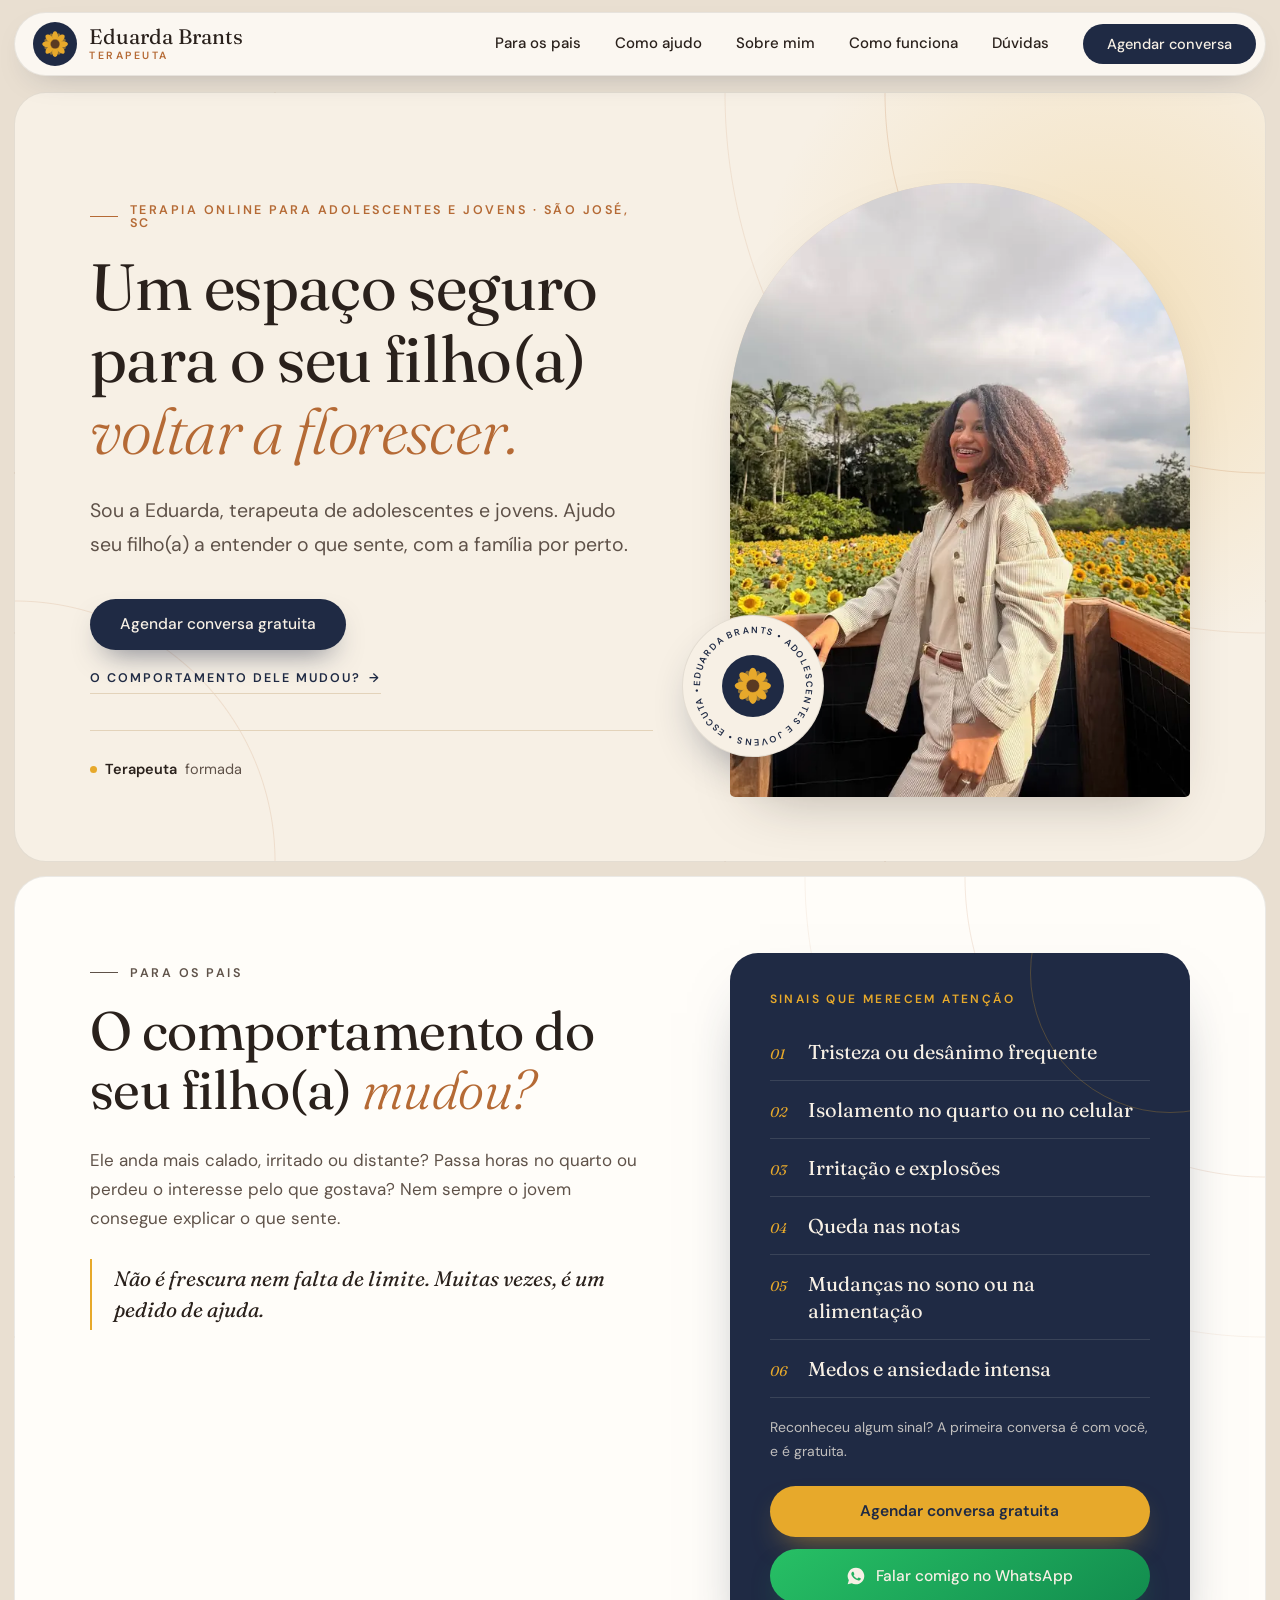
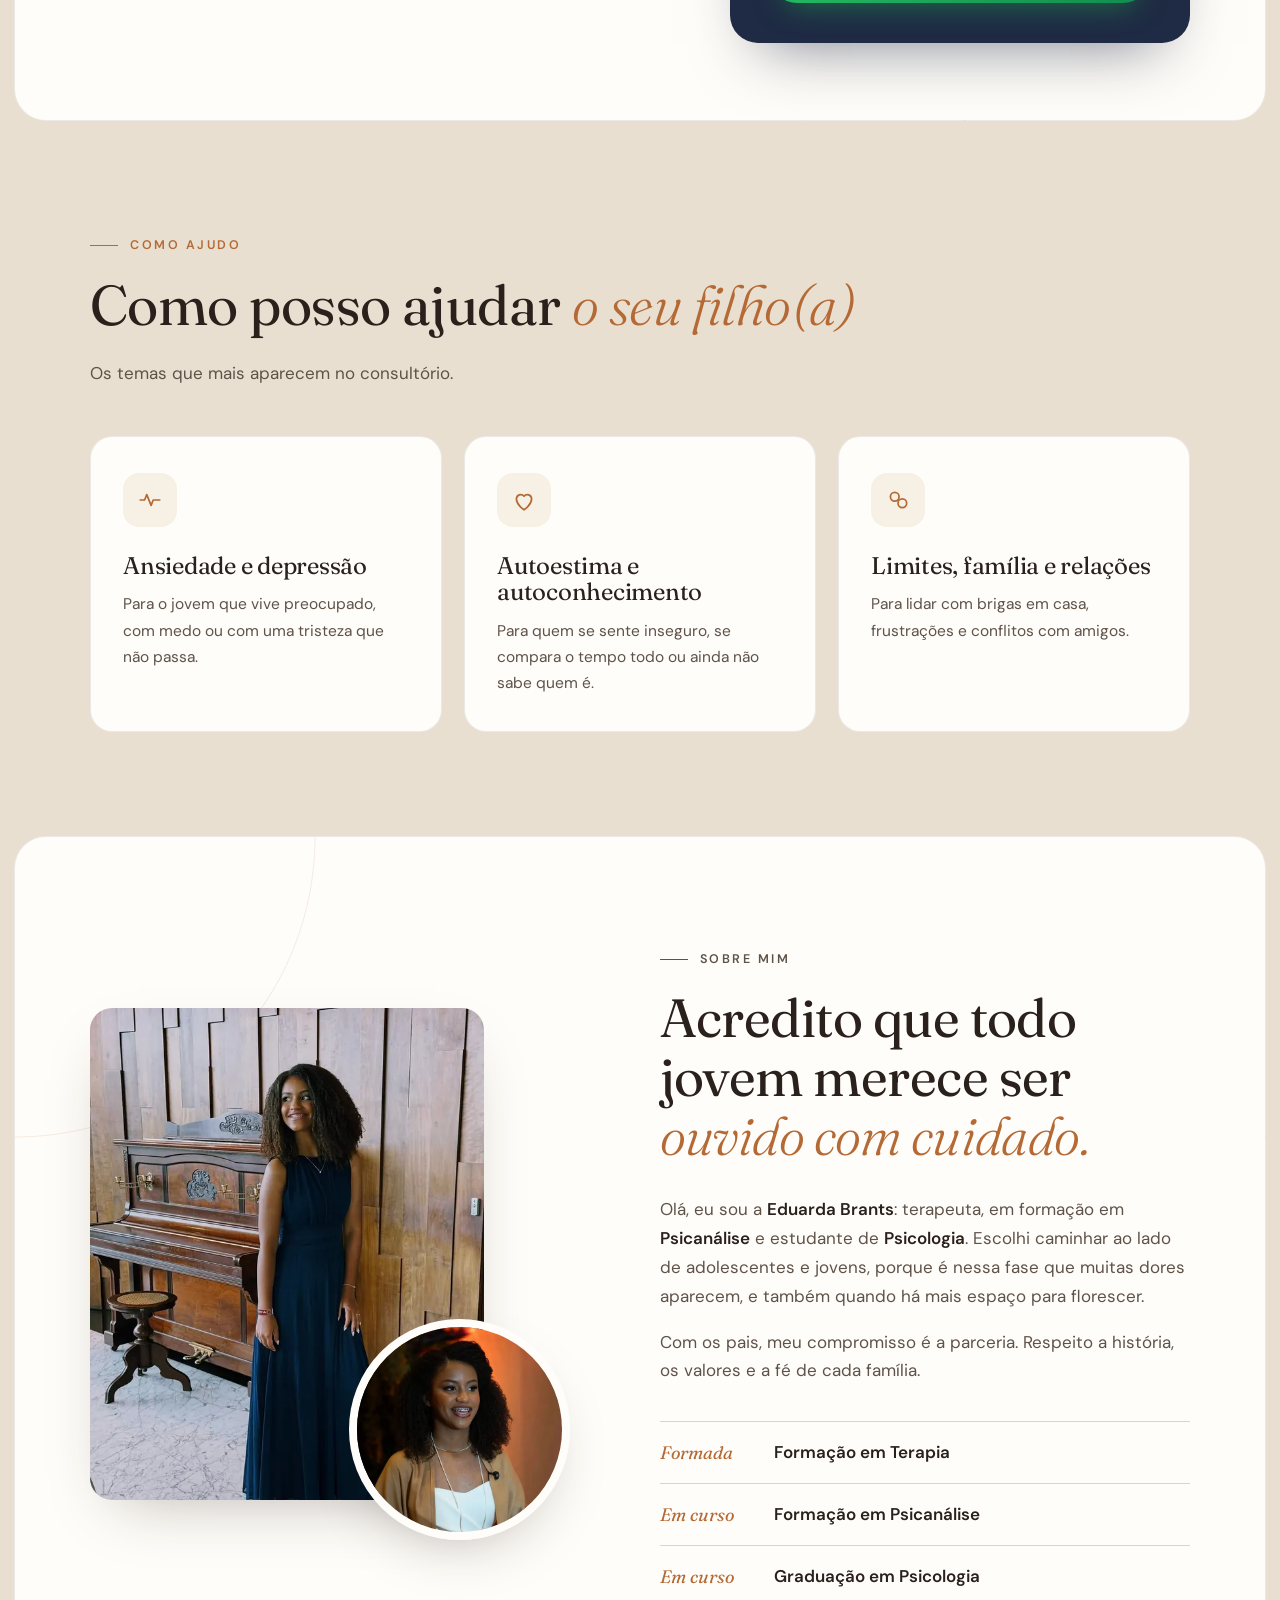
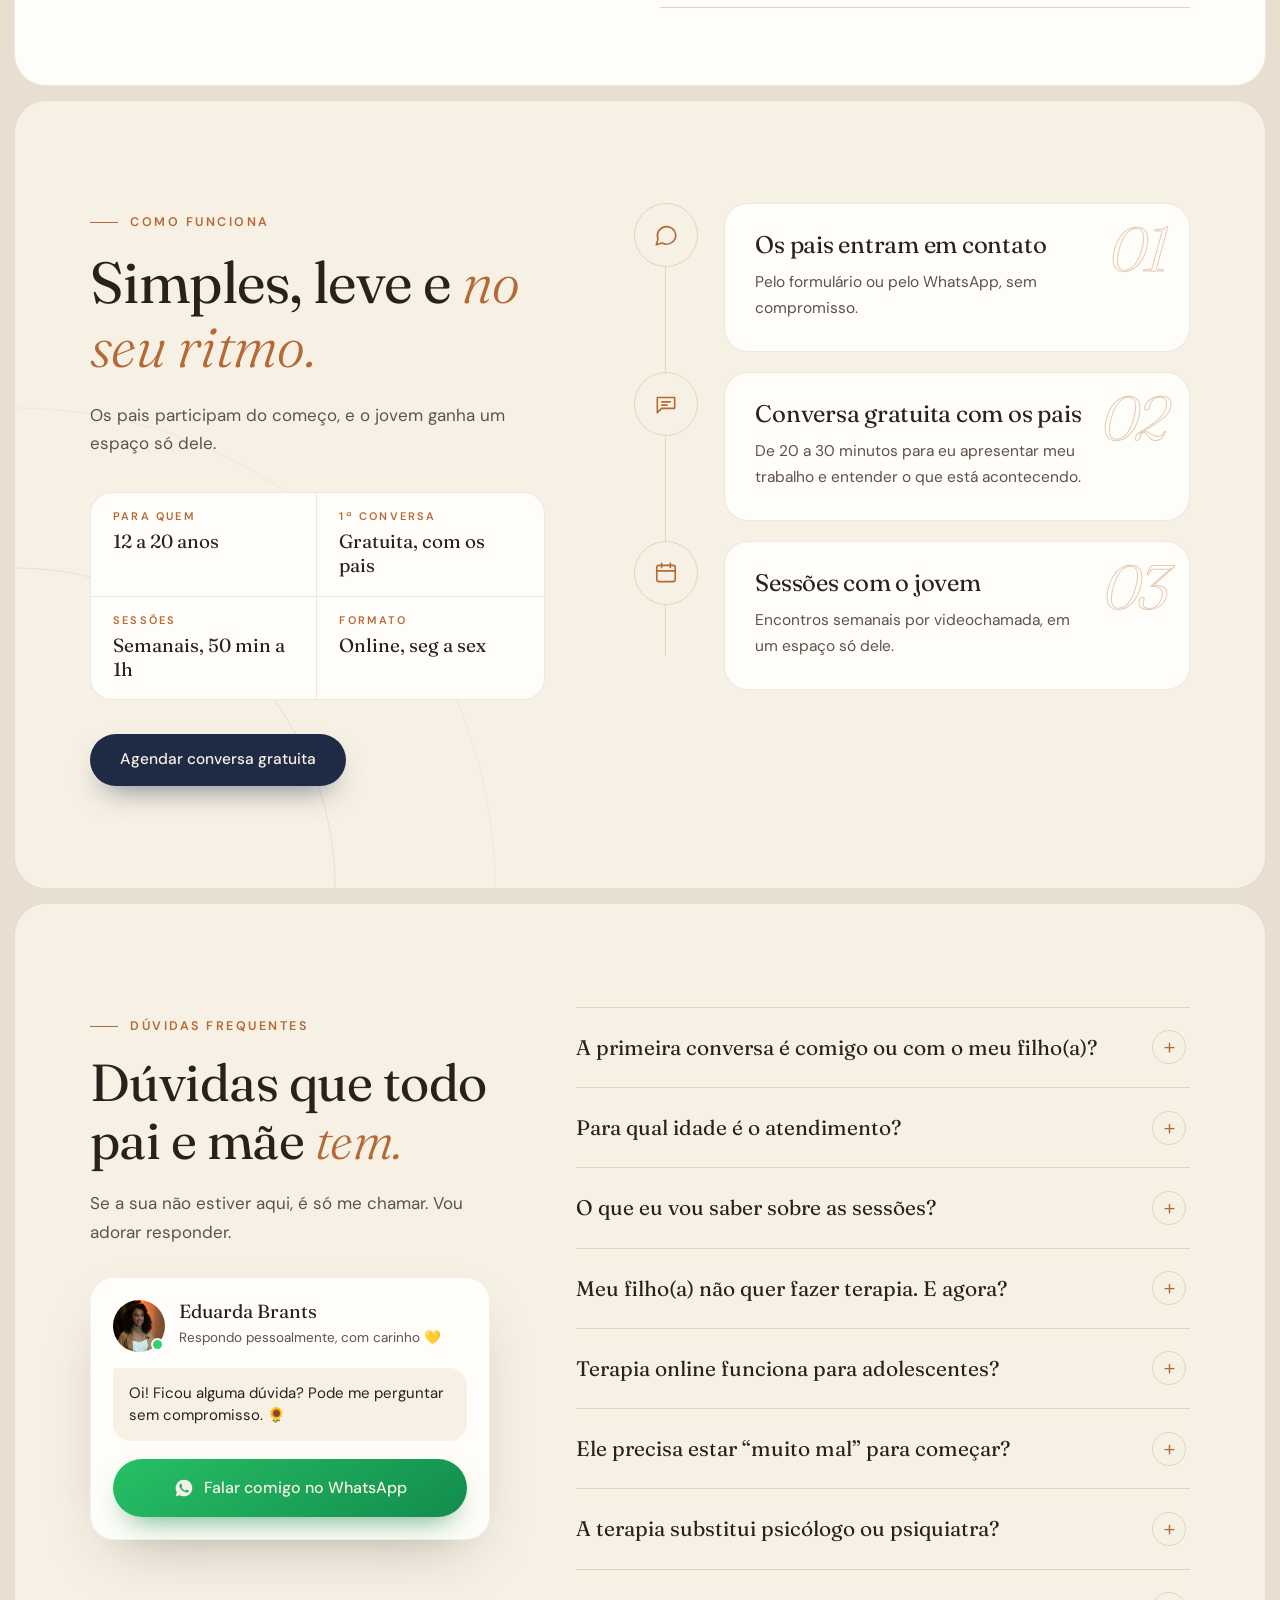
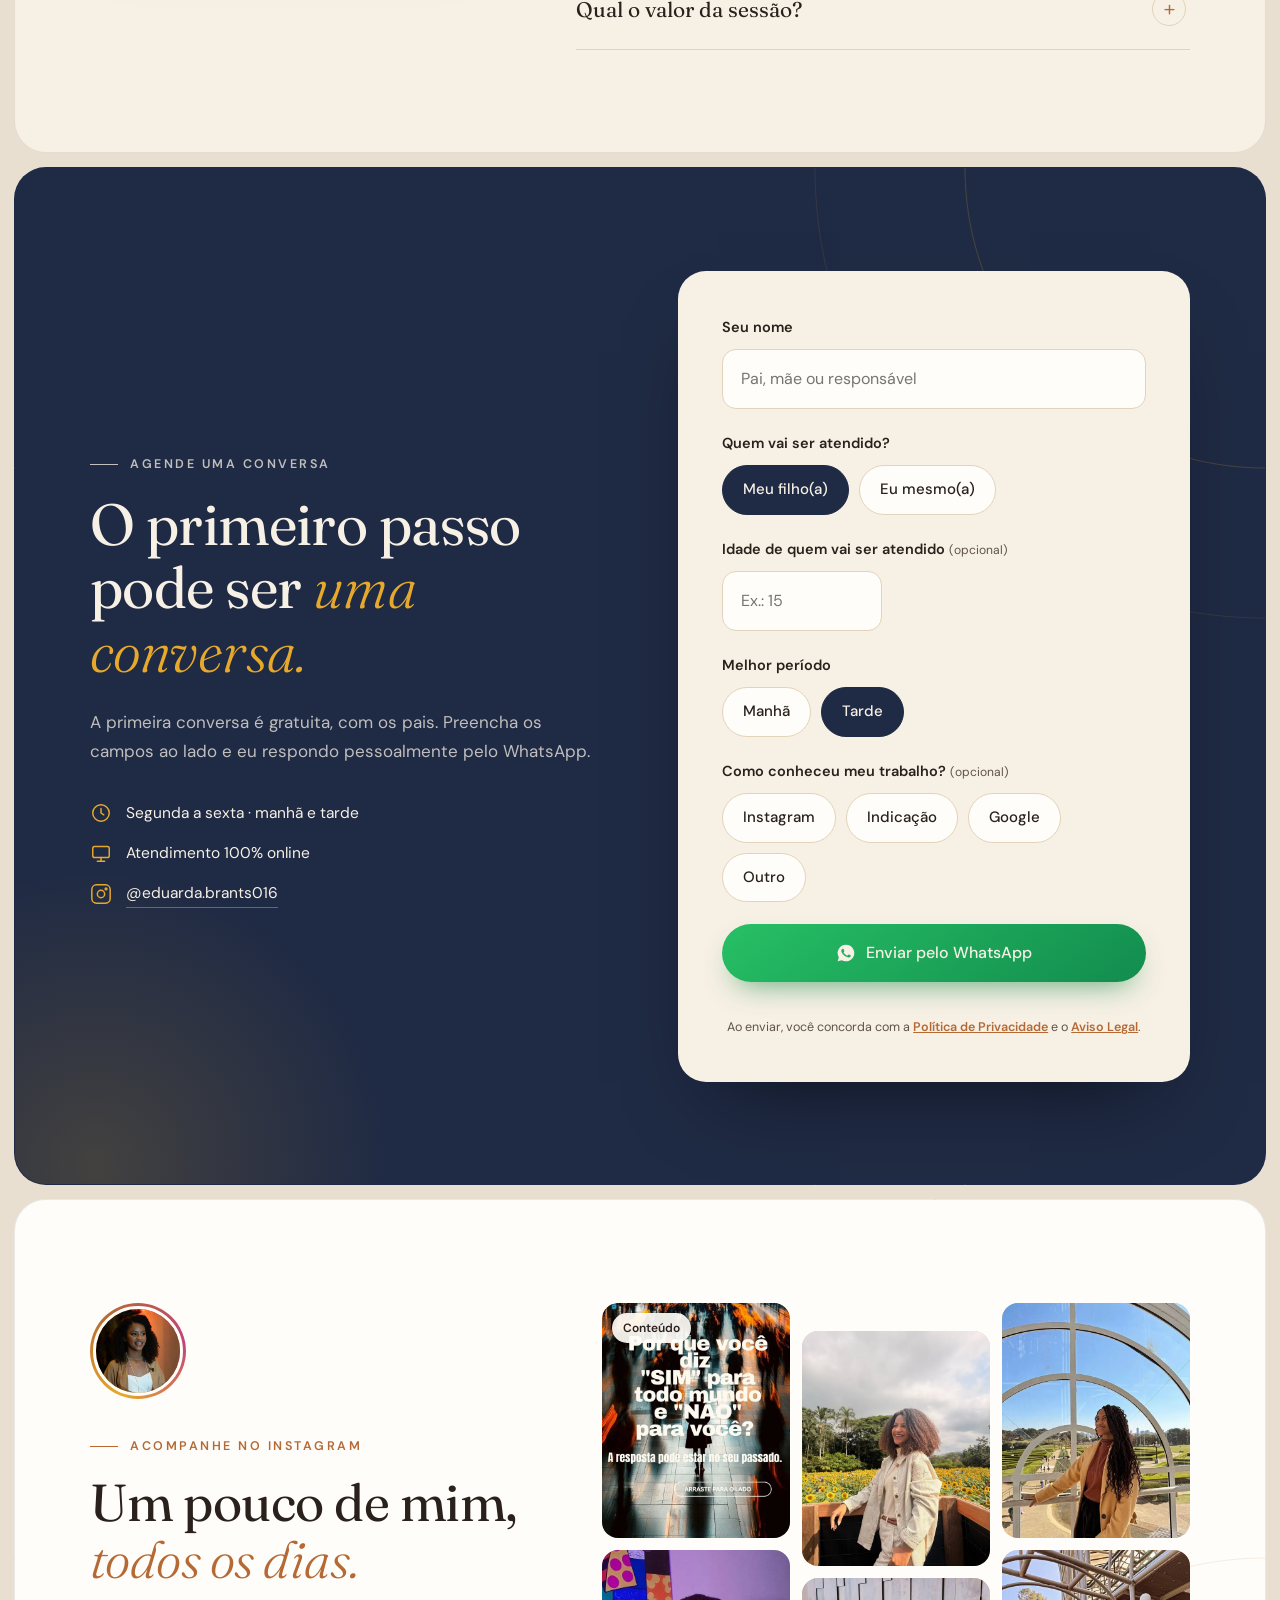
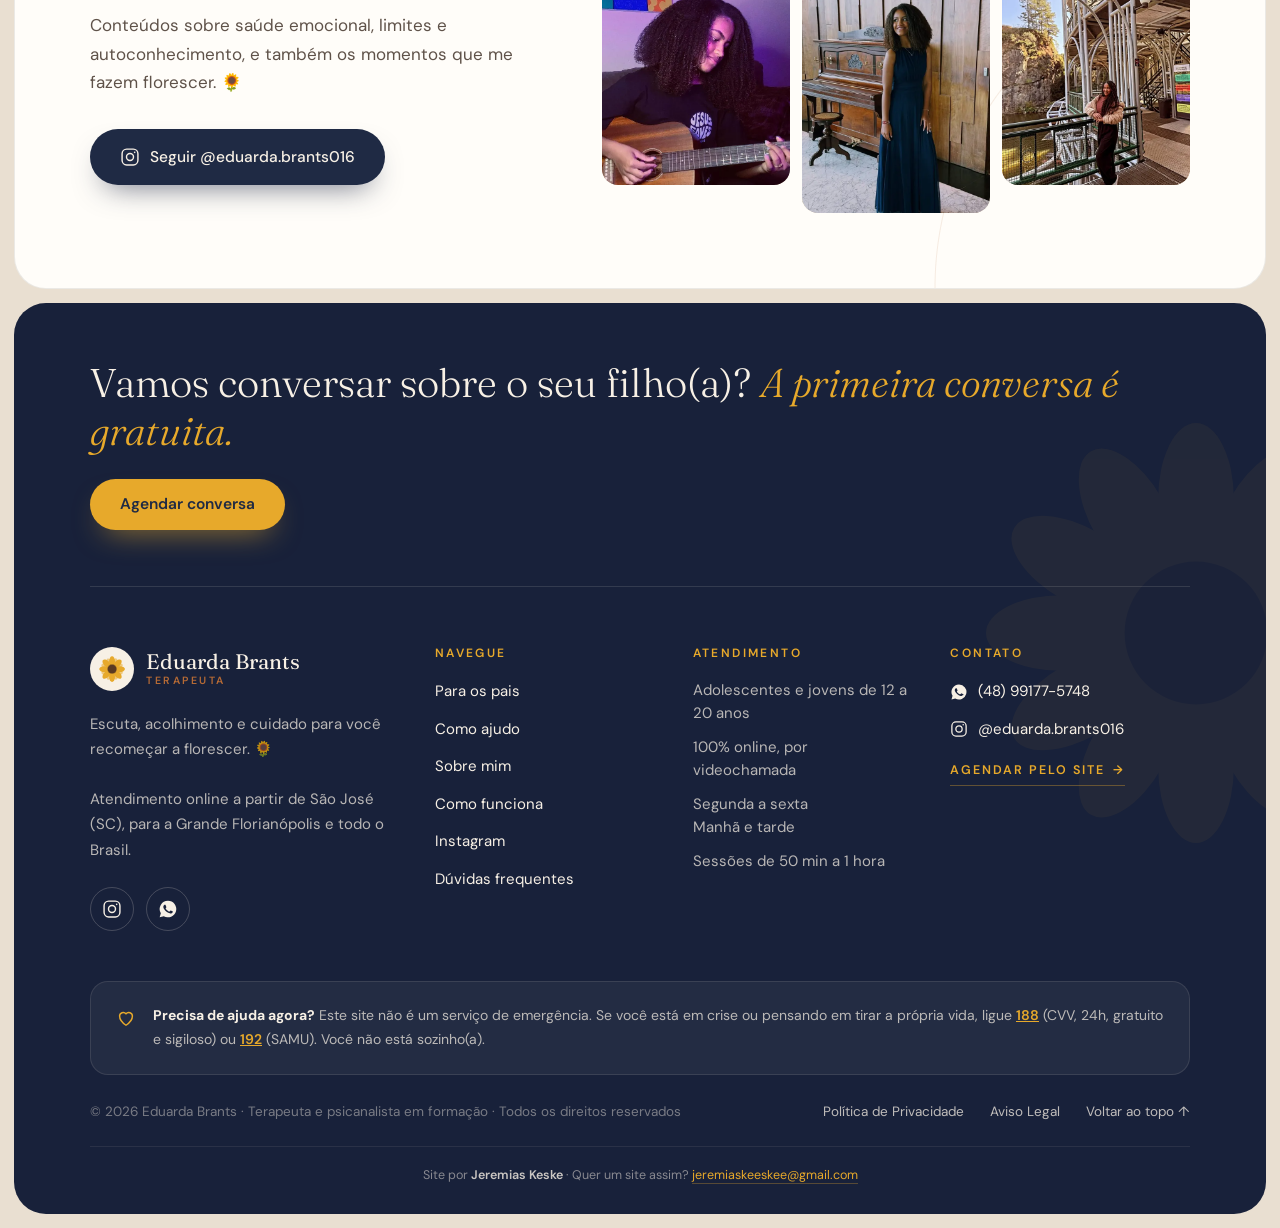
==== commit c772f5ef: "SEO local São José e ajustes nas anotações" ====
--- a/index.html
+++ b/index.html
@@ -3,43 +3,50 @@
 <head>
 <meta charset="utf-8">
 <meta name="viewport" content="width=device-width, initial-scale=1">
-<title>Eduarda Brants | Terapia online para adolescentes e jovens</title>
-<meta name="description" content="Eduarda Brants, terapeuta e psicanalista em formação. Escuta e acolhimento para adolescentes e jovens que enfrentam ansiedade, depressão, inseguranças e mudanças de comportamento. Atendimento 100% online.">
+<title>Terapia online para adolescentes e jovens | Eduarda Brants – São José, SC</title>
+<meta name="description" content="Eduarda Brants, terapeuta e psicanalista em formação. Escuta e acolhimento para adolescentes e jovens que enfrentam ansiedade, depressão, inseguranças e mudanças de comportamento. Atendimento 100% online, de São José (SC) para a Grande Florianópolis e todo o Brasil.">
 <meta name="theme-color" content="#1f2a44">
-<meta name="robots" content="noindex, nofollow">
+<meta name="robots" content="index, follow, max-image-preview:large">
 <meta name="author" content="Eduarda Brants">
 <meta name="format-detection" content="telephone=no">
 <link rel="icon" href="favicon.svg" type="image/svg+xml">
+<link rel="canonical" href="https://www.eduardabrants.com.br/">
 
 <meta property="og:type" content="website">
+<meta property="og:url" content="https://www.eduardabrants.com.br/">
 <meta property="og:locale" content="pt_BR">
 <meta property="og:site_name" content="Eduarda Brants | Terapeuta">
 <meta property="og:title" content="Eduarda Brants | Terapia online para adolescentes e jovens">
 <meta property="og:description" content="Um espaço seguro para o seu filho(a) ser ouvido. Terapia online para adolescentes e jovens de 12 a 20 anos. A primeira conversa com os pais é gratuita.">
-<meta property="og:image" content="img/og-image.jpg">
+<meta property="og:image" content="https://www.eduardabrants.com.br/img/og-image.jpg">
 <meta property="og:image:width" content="1200">
 <meta property="og:image:height" content="630">
 <meta property="og:image:alt" content="Eduarda Brants sorrindo em um campo de girassóis">
 <meta name="twitter:card" content="summary_large_image">
 <meta name="twitter:title" content="Eduarda Brants | Terapia online para adolescentes e jovens">
 <meta name="twitter:description" content="Um espaço seguro para o seu filho(a) ser ouvido. Terapia online para adolescentes e jovens de 12 a 20 anos. A primeira conversa com os pais é gratuita.">
-<meta name="twitter:image" content="img/og-image.jpg">
+<meta name="twitter:image" content="https://www.eduardabrants.com.br/img/og-image.jpg">
 <link rel="apple-touch-icon" href="favicon.svg">
 
 <script type="application/ld+json">
 {
   "@context": "https://schema.org",
   "@type": "ProfessionalService",
-  "@id": "#atendimento",
+  "@id": "https://www.eduardabrants.com.br/#atendimento",
+  "url": "https://www.eduardabrants.com.br/",
   "name": "Eduarda Brants | Terapeuta",
   "description": "Terapia online para adolescentes e jovens, com escuta acolhedora para ansiedade, depressão, autoconhecimento, limites e relações.",
-  "image": "img/og-image.jpg",
-  "logo": "favicon.svg",
+  "image": "https://www.eduardabrants.com.br/img/og-image.jpg",
+  "logo": "https://www.eduardabrants.com.br/favicon.svg",
   "telephone": "+55-48-99177-5748",
-  "areaServed": {
-    "@type": "Country",
-    "name": "Brasil"
-  },
+  "address": { "@type": "PostalAddress", "addressLocality": "São José", "addressRegion": "SC", "addressCountry": "BR" },
+  "areaServed": [
+    { "@type": "City", "name": "São José" },
+    { "@type": "City", "name": "Florianópolis" },
+    { "@type": "City", "name": "Palhoça" },
+    { "@type": "City", "name": "Biguaçu" },
+    { "@type": "Country", "name": "Brasil" }
+  ],
   "availableLanguage": "pt-BR",
   "serviceType": "Terapia online para adolescentes e jovens",
   "knowsAbout": [
@@ -193,7 +200,7 @@
 <section class="hero" id="inicio">
   <div class="wrap hero__in">
     <div class="hero__txt">
-      <p class="eyebrow reveal">Terapia online para adolescentes e jovens</p>
+      <p class="eyebrow reveal">Terapia online para adolescentes e jovens · São José, SC</p>
       <h1 class="reveal">Um espaço seguro para o seu filho(a) <em>voltar a florescer.</em></h1>
       <p class="hero__lead reveal">Sou a Eduarda, terapeuta de adolescentes e jovens. Ajudo seu filho(a) a entender o que sente, com a família por perto.</p>
       <div class="hero__ctas reveal">
@@ -507,6 +514,7 @@
           <span class="marca__nome">Eduarda Brants<small>Terapeuta</small></span>
         </a>
         <p class="rodape__frase">Escuta, acolhimento e cuidado para você recomeçar a florescer. 🌻</p>
+        <p class="rodape__frase">Atendimento online a partir de São José (SC), para a Grande Florianópolis e todo o Brasil.</p>
         <div class="rodape__sociais">
           <a href="https://www.instagram.com/eduarda.brants016/" target="_blank" rel="noopener" aria-label="Instagram"><svg viewBox="0 0 24 24" aria-hidden="true" class="ico-linha"><rect x="2.5" y="2.5" width="19" height="19" rx="5.5"/><circle cx="12" cy="12" r="4.2"/><circle cx="17.6" cy="6.4" r="1" class="ponto"/></svg></a>
           <a href="#" class="js-whats" target="_blank" rel="noopener" aria-label="WhatsApp"><svg viewBox="0 0 24 24" aria-hidden="true"><path d="M12 2a10 10 0 0 0-8.6 15.1L2 22l5-1.3A10 10 0 1 0 12 2zm5.3 14.1c-.2.6-1.3 1.2-1.8 1.2-.5.1-1 .1-3.3-.8-2.8-1.1-4.5-3.9-4.7-4.1-.1-.2-1.1-1.5-1.1-2.8s.7-2 1-2.3c.2-.3.5-.3.7-.3h.5c.2 0 .4 0 .6.5l.8 2c.1.2.1.3 0 .5l-.3.5-.4.4c-.1.2-.3.3-.1.6.2.3.8 1.3 1.7 2.1 1.2 1 2.1 1.4 2.4 1.5.3.1.5.1.6-.1l.9-1c.2-.3.4-.2.6-.1l1.9.9c.3.1.5.2.5.3.1.1.1.7-.1 1.2z"/></svg></a>
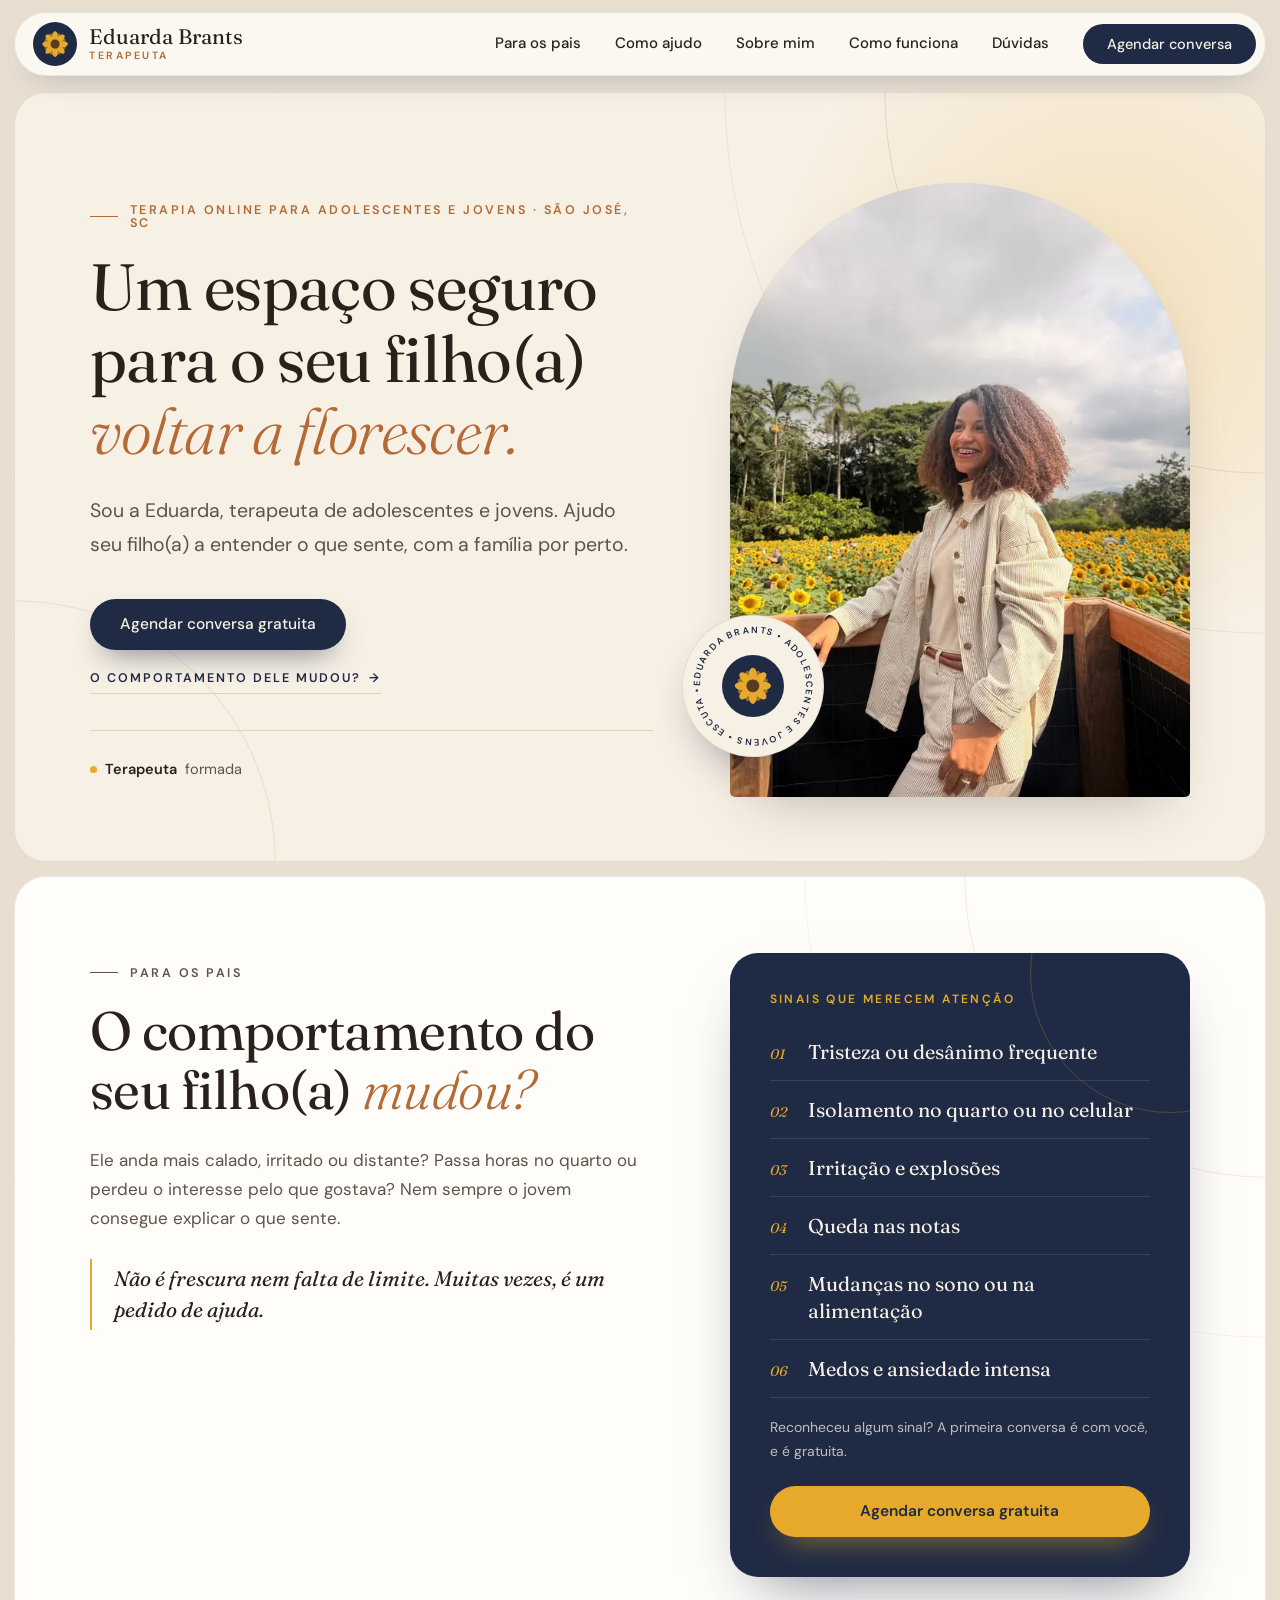
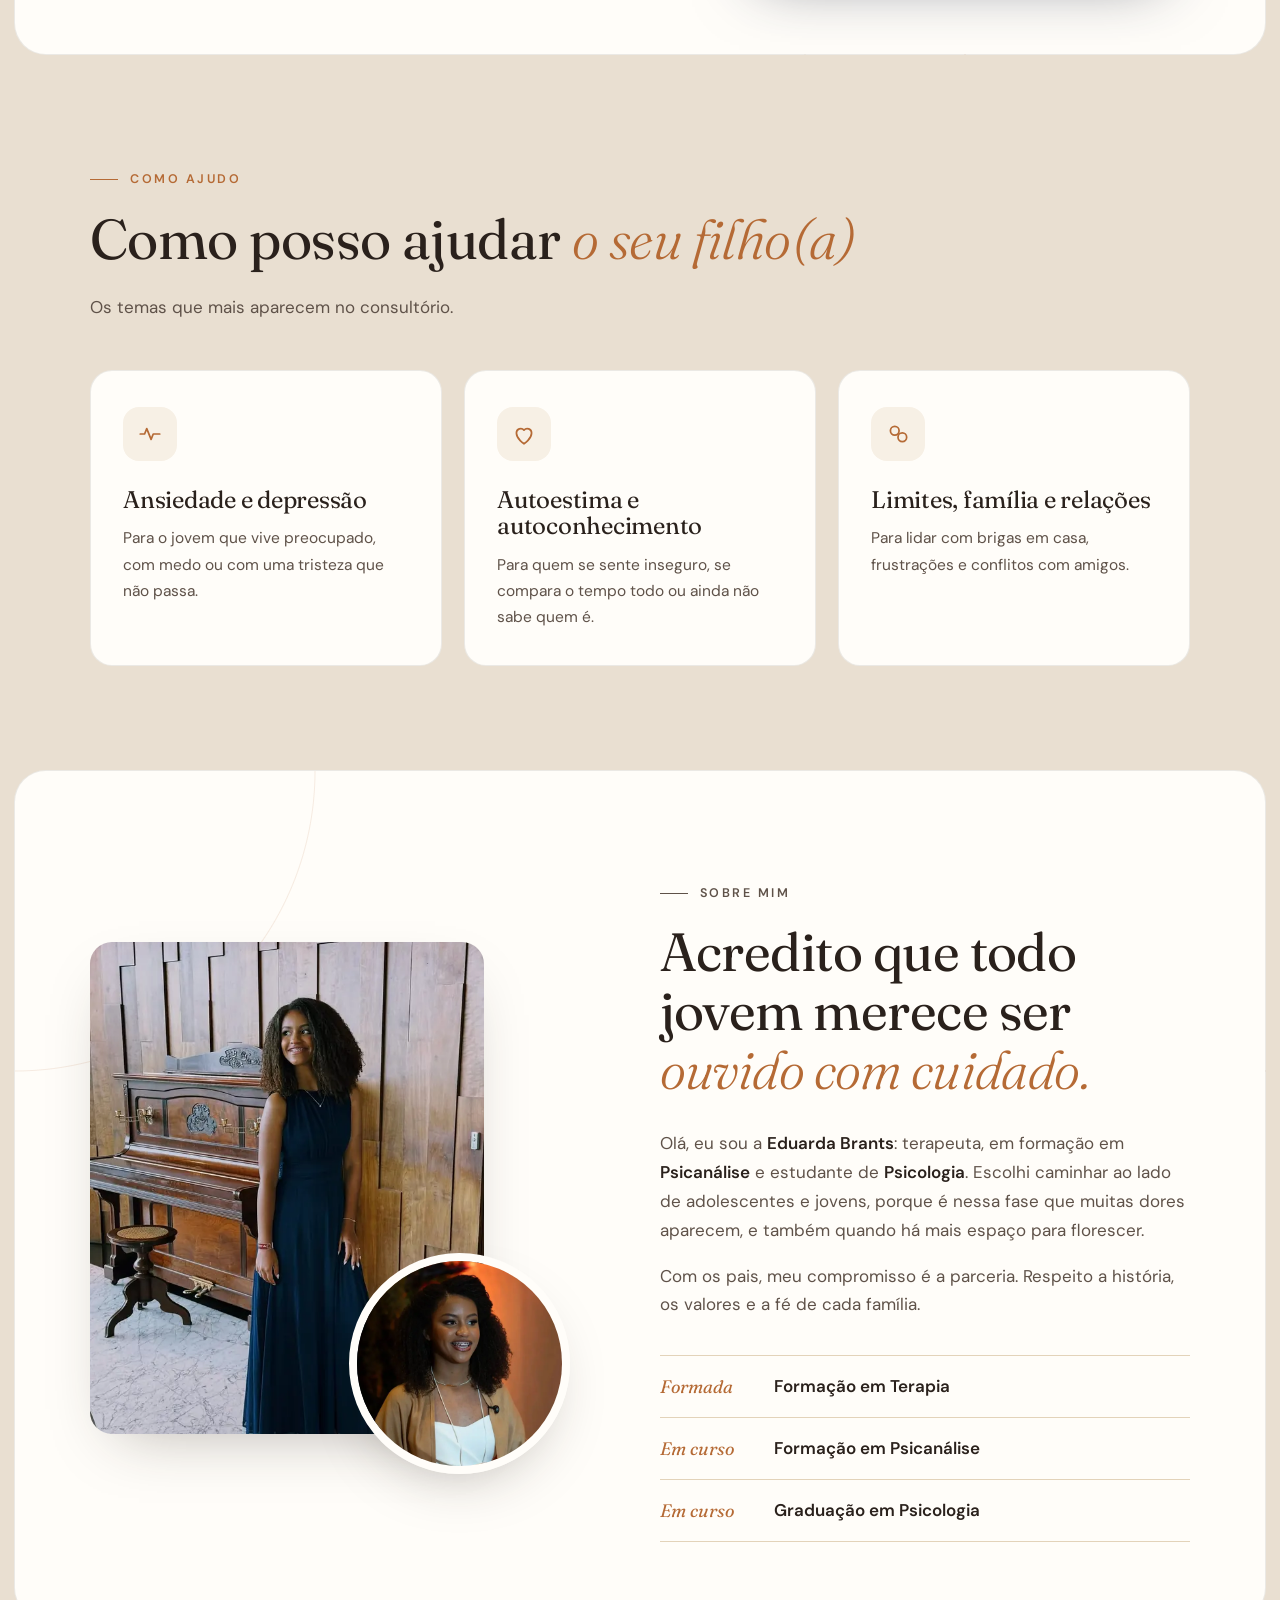
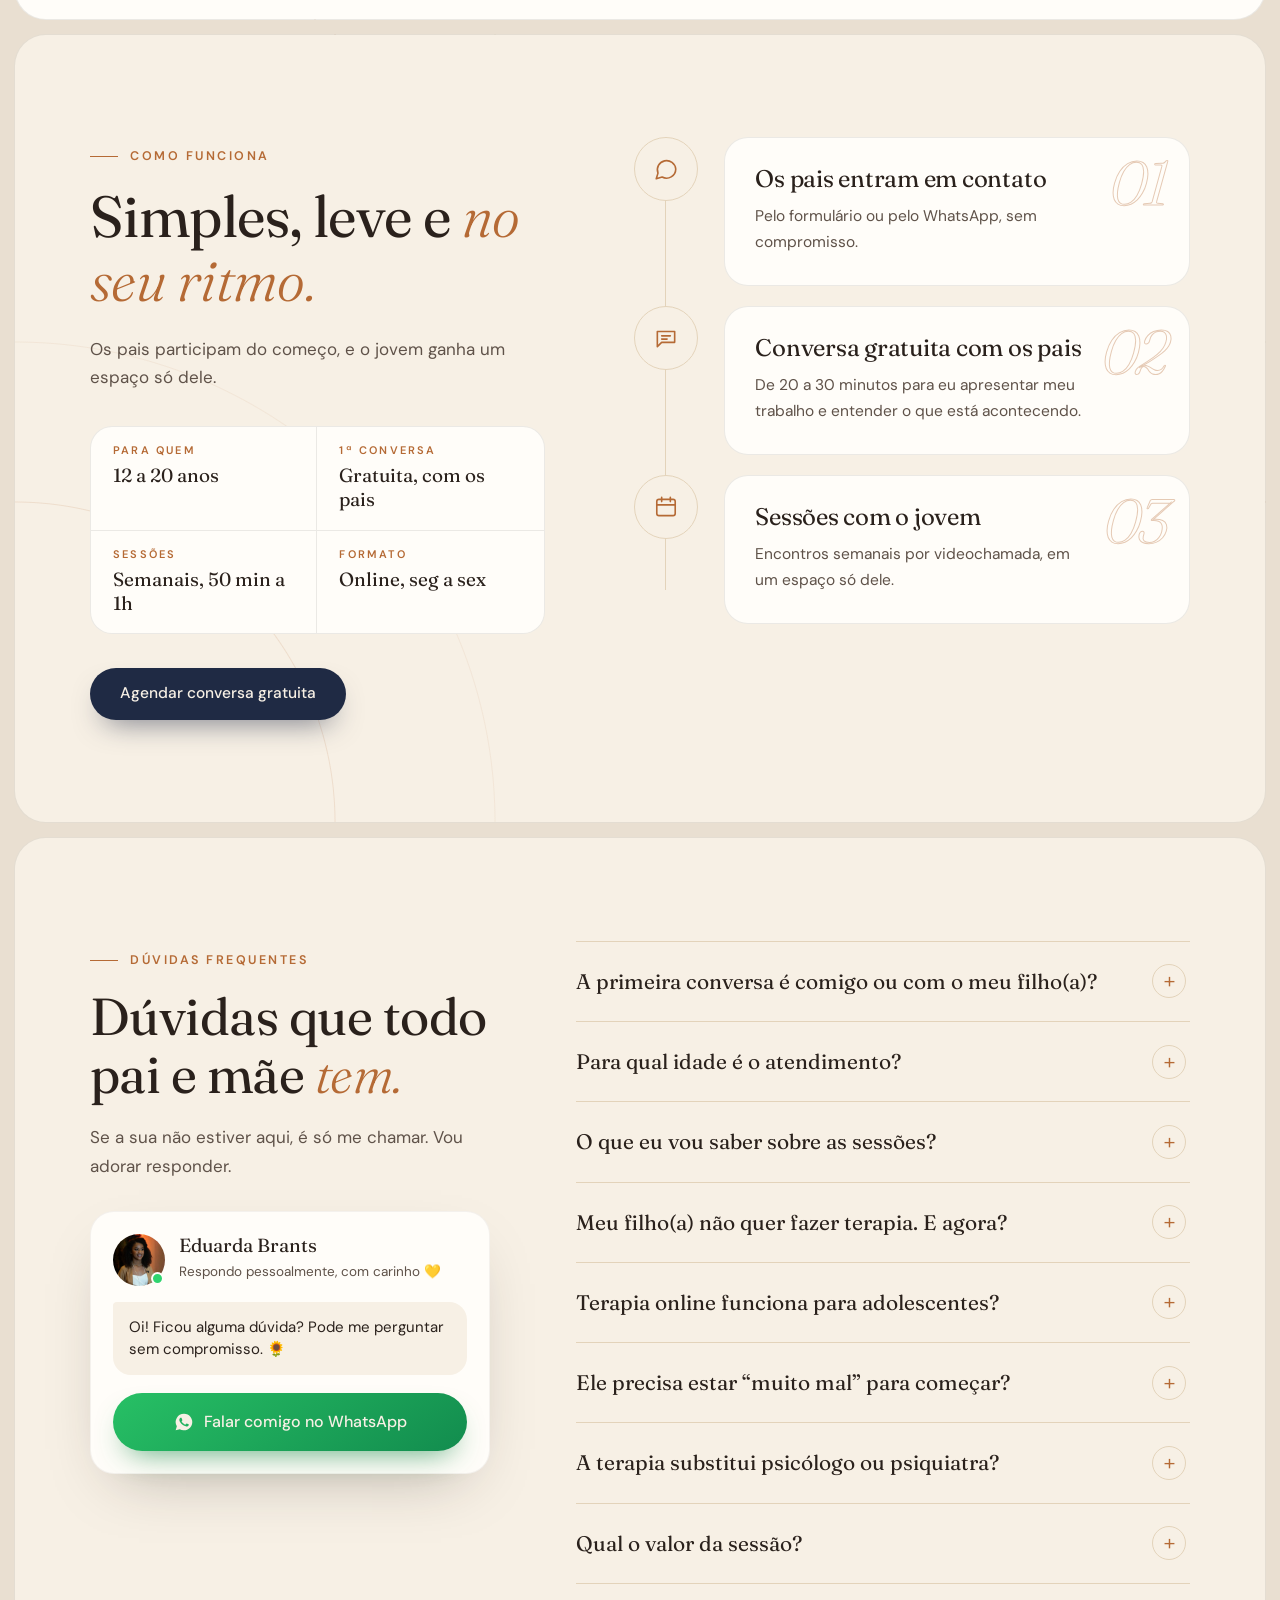
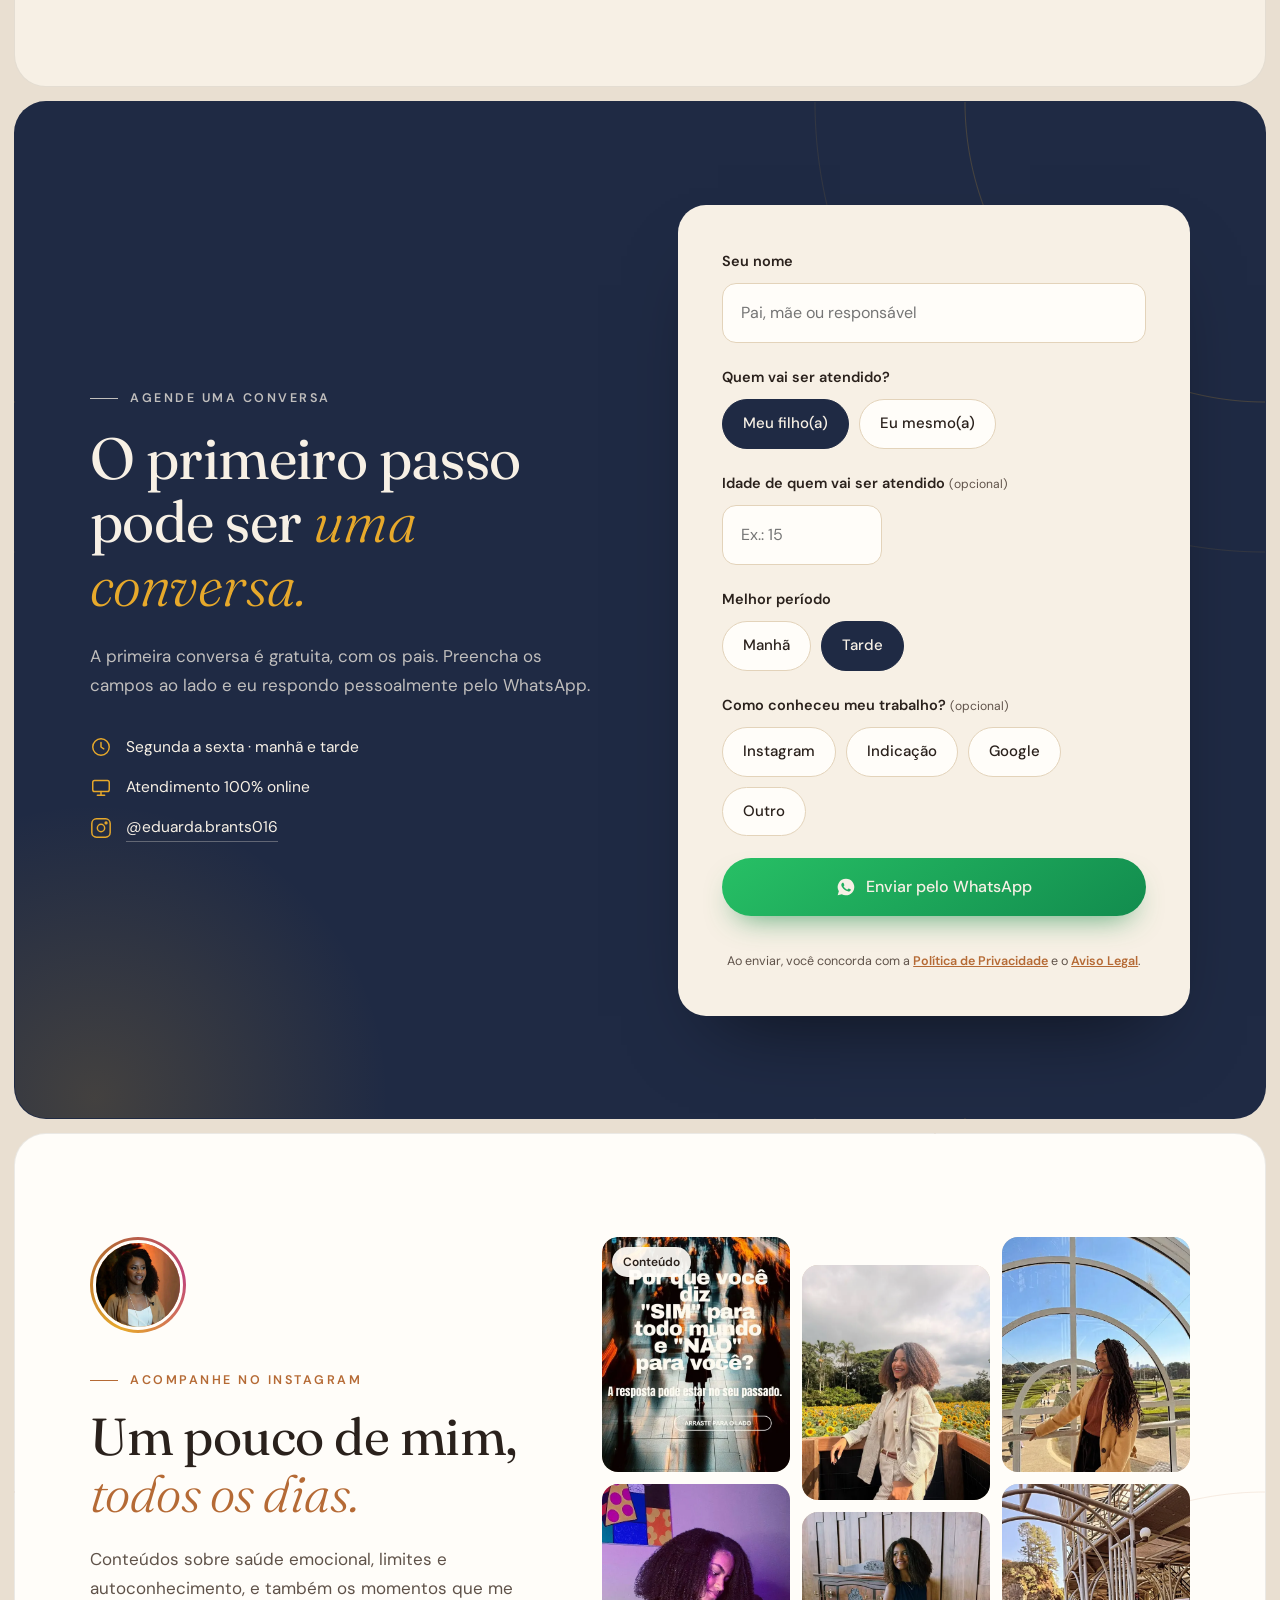
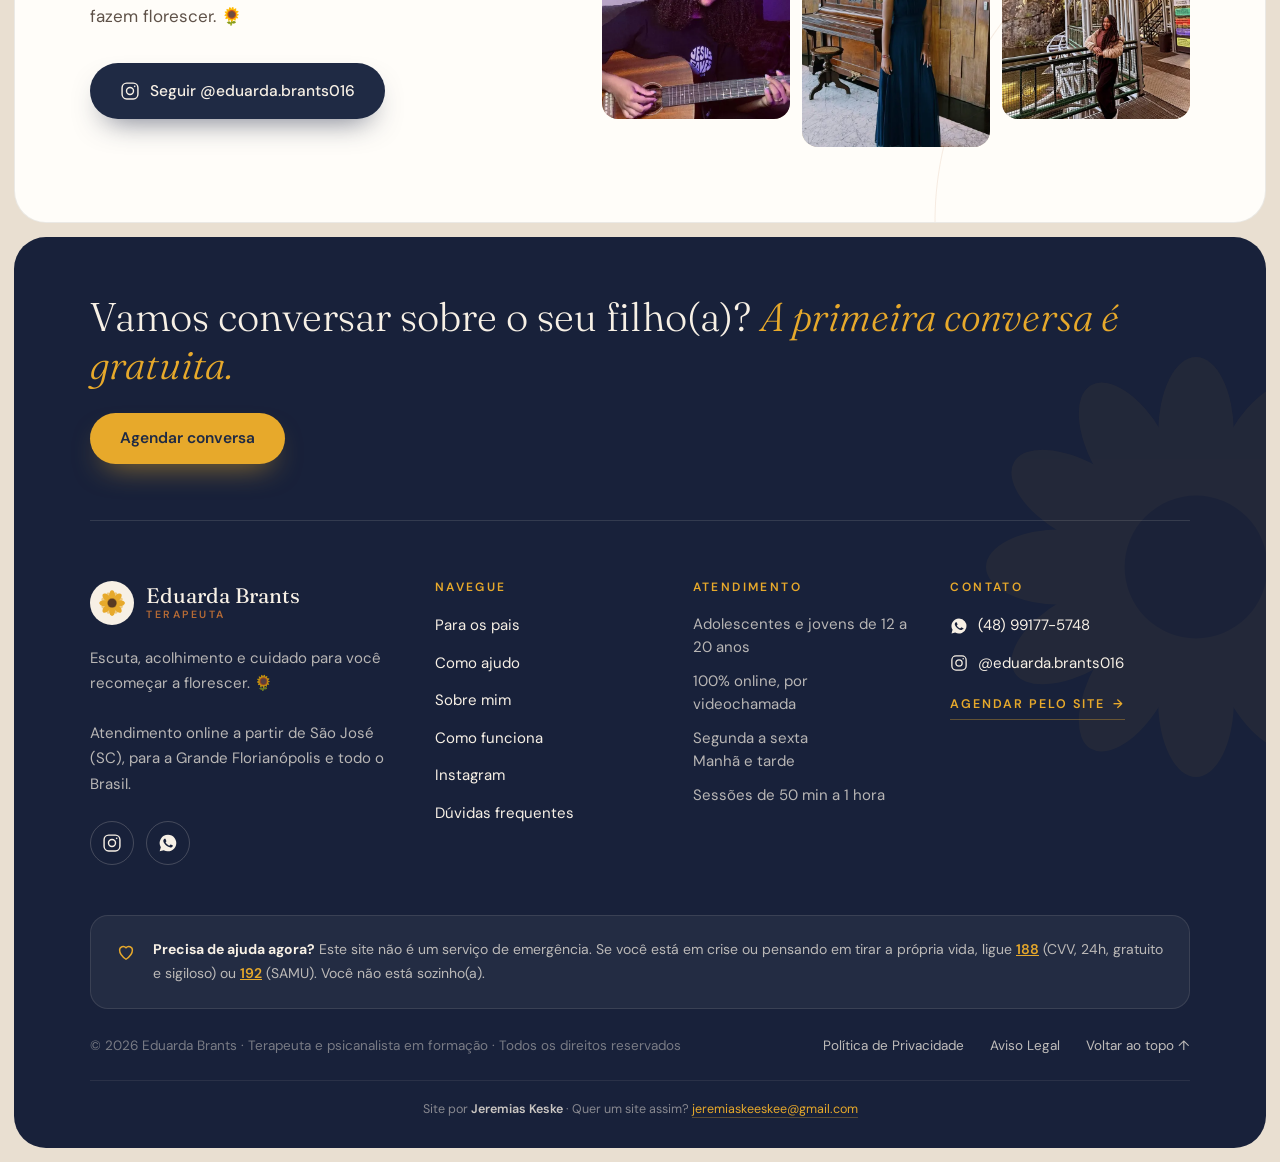
==== commit 1dabe36a: "Deixa só um botão no card dos pais" ====
--- a/index.html
+++ b/index.html
@@ -248,7 +248,6 @@
       <p class="pais__nota">Reconheceu algum sinal? A primeira conversa é com você, e é gratuita.</p>
       <div class="pais__acoes">
         <a href="#agendar" class="btn btn--girassol">Agendar conversa gratuita</a>
-        <a href="#" class="btn btn--whats js-whats" target="_blank" rel="noopener"><svg viewBox="0 0 24 24" aria-hidden="true"><path d="M12 2a10 10 0 0 0-8.6 15.1L2 22l5-1.3A10 10 0 1 0 12 2zm5.3 14.1c-.2.6-1.3 1.2-1.8 1.2-.5.1-1 .1-3.3-.8-2.8-1.1-4.5-3.9-4.7-4.1-.1-.2-1.1-1.5-1.1-2.8s.7-2 1-2.3c.2-.3.5-.3.7-.3h.5c.2 0 .4 0 .6.5l.8 2c.1.2.1.3 0 .5l-.3.5-.4.4c-.1.2-.3.3-.1.6.2.3.8 1.3 1.7 2.1 1.2 1 2.1 1.4 2.4 1.5.3.1.5.1.6-.1l.9-1c.2-.3.4-.2.6-.1l1.9.9c.3.1.5.2.5.3.1.1.1.7-.1 1.2z"/></svg> Falar comigo no WhatsApp</a>
       </div>
     </aside>
   </div>
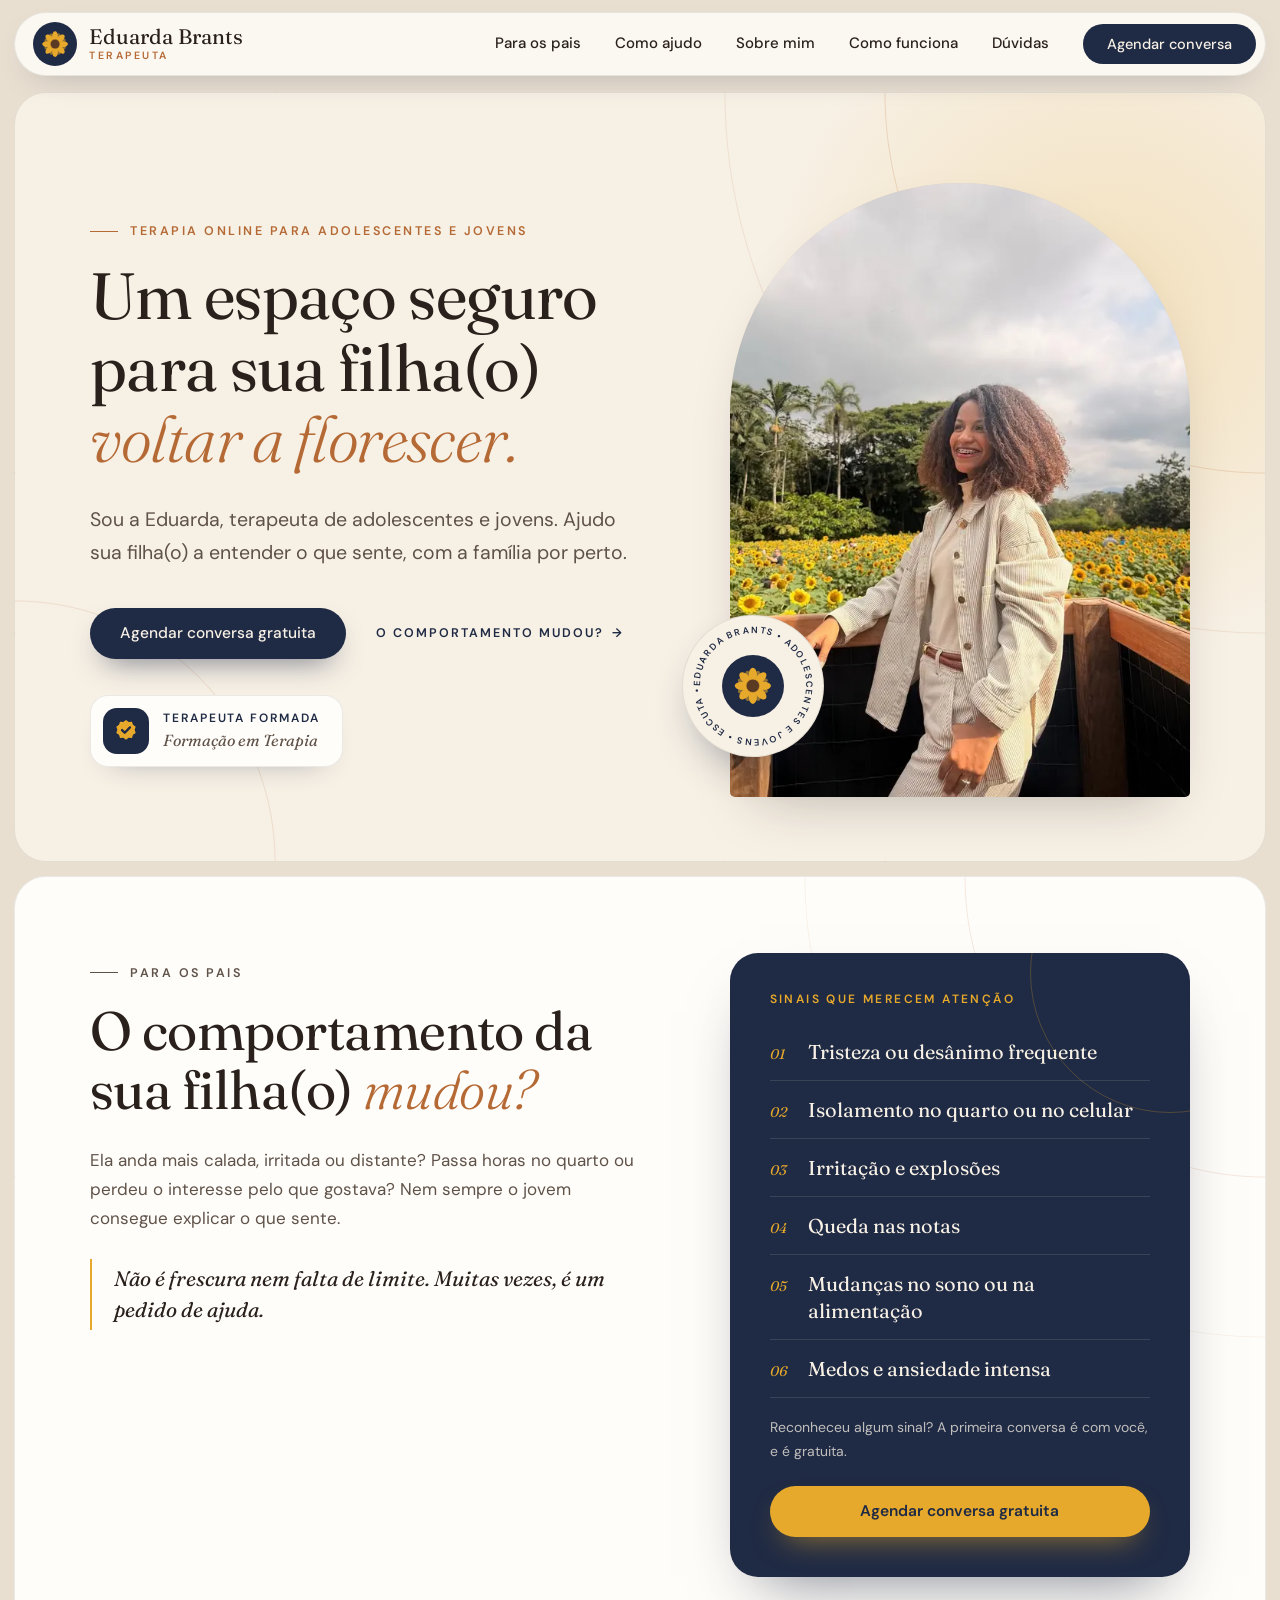
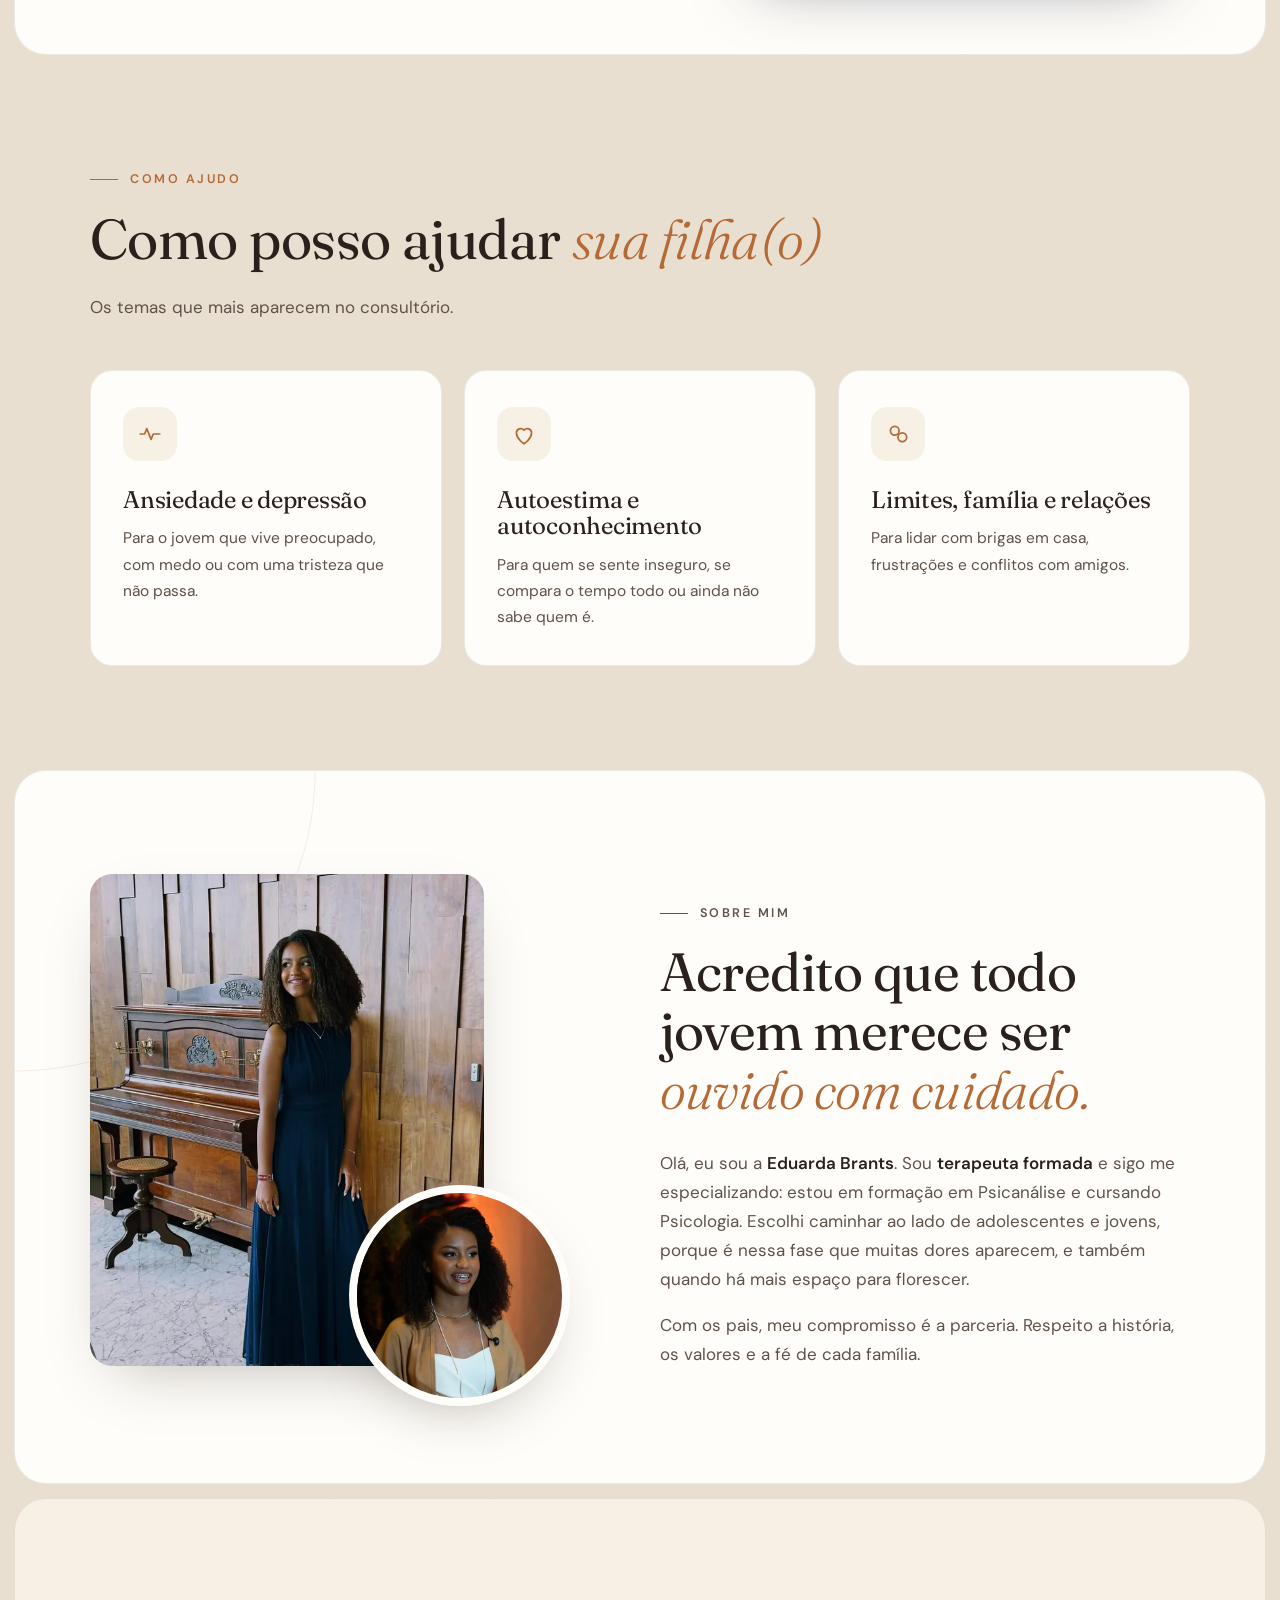
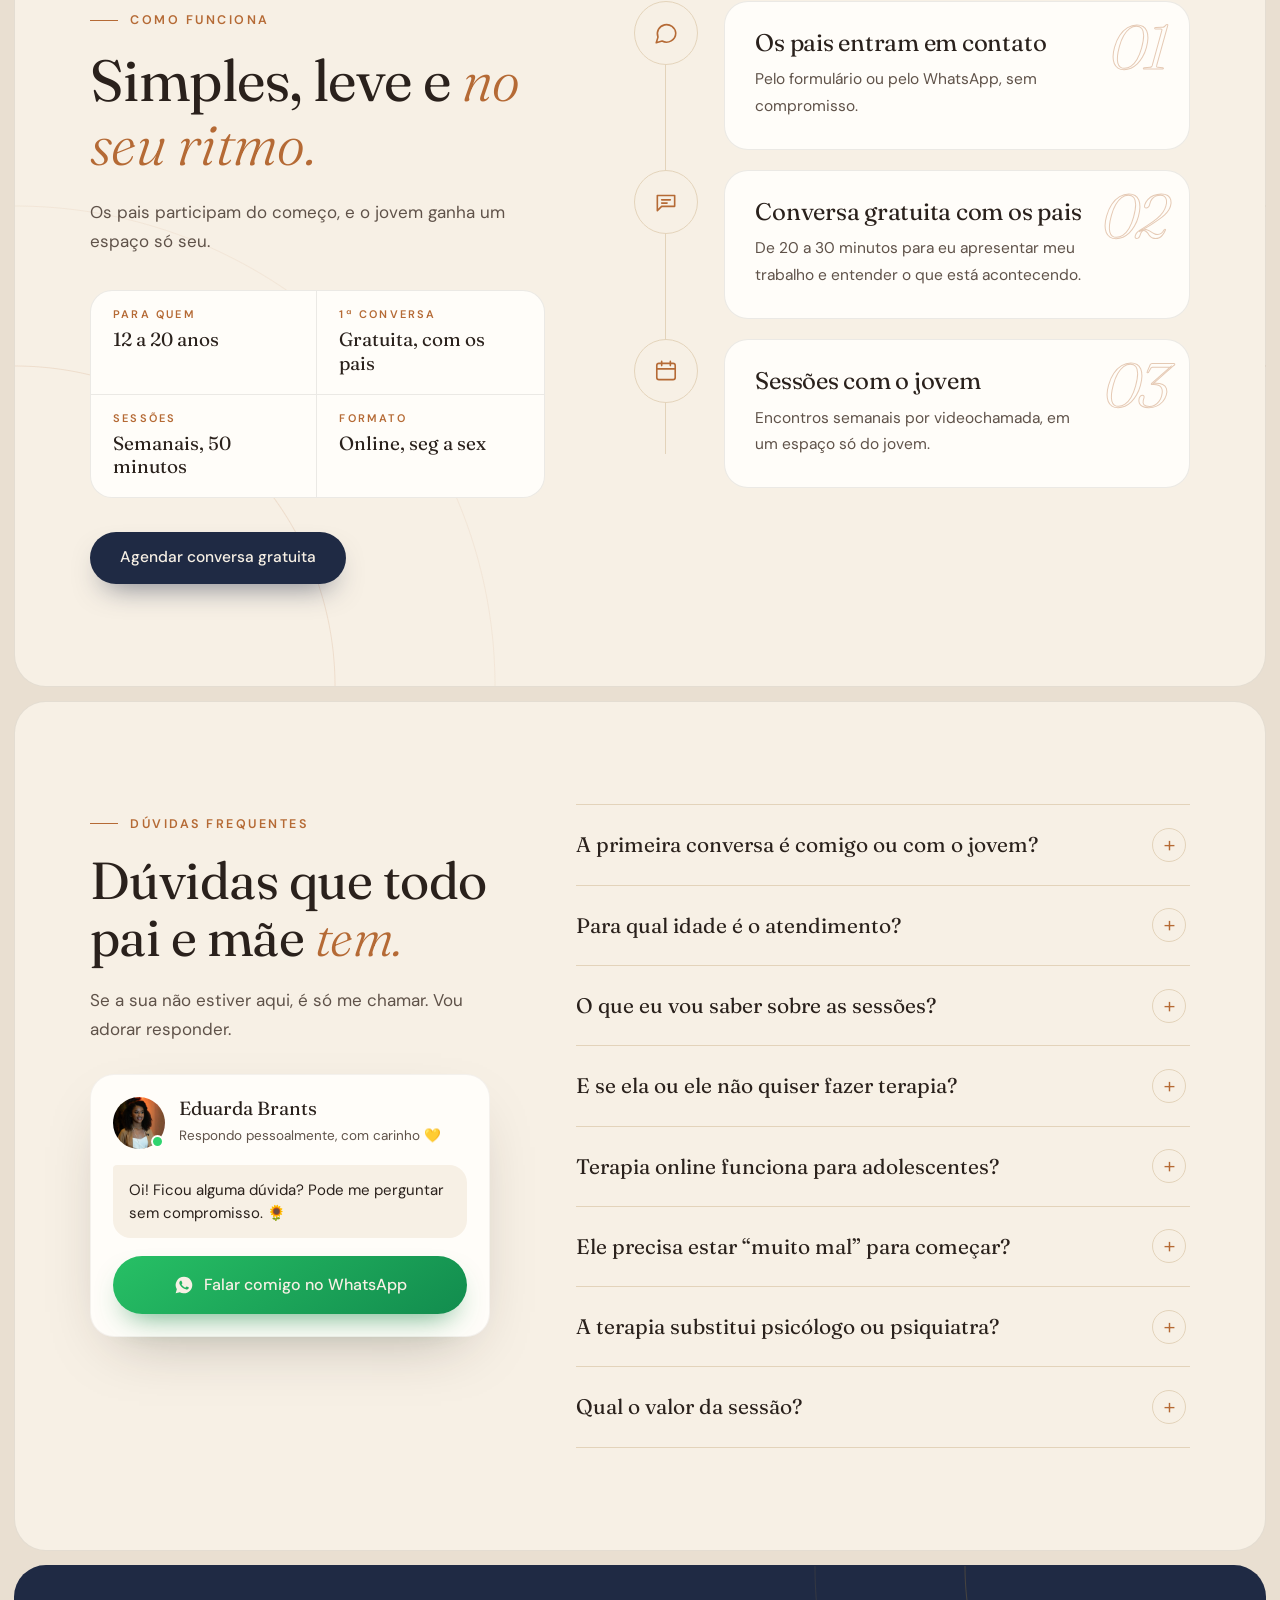
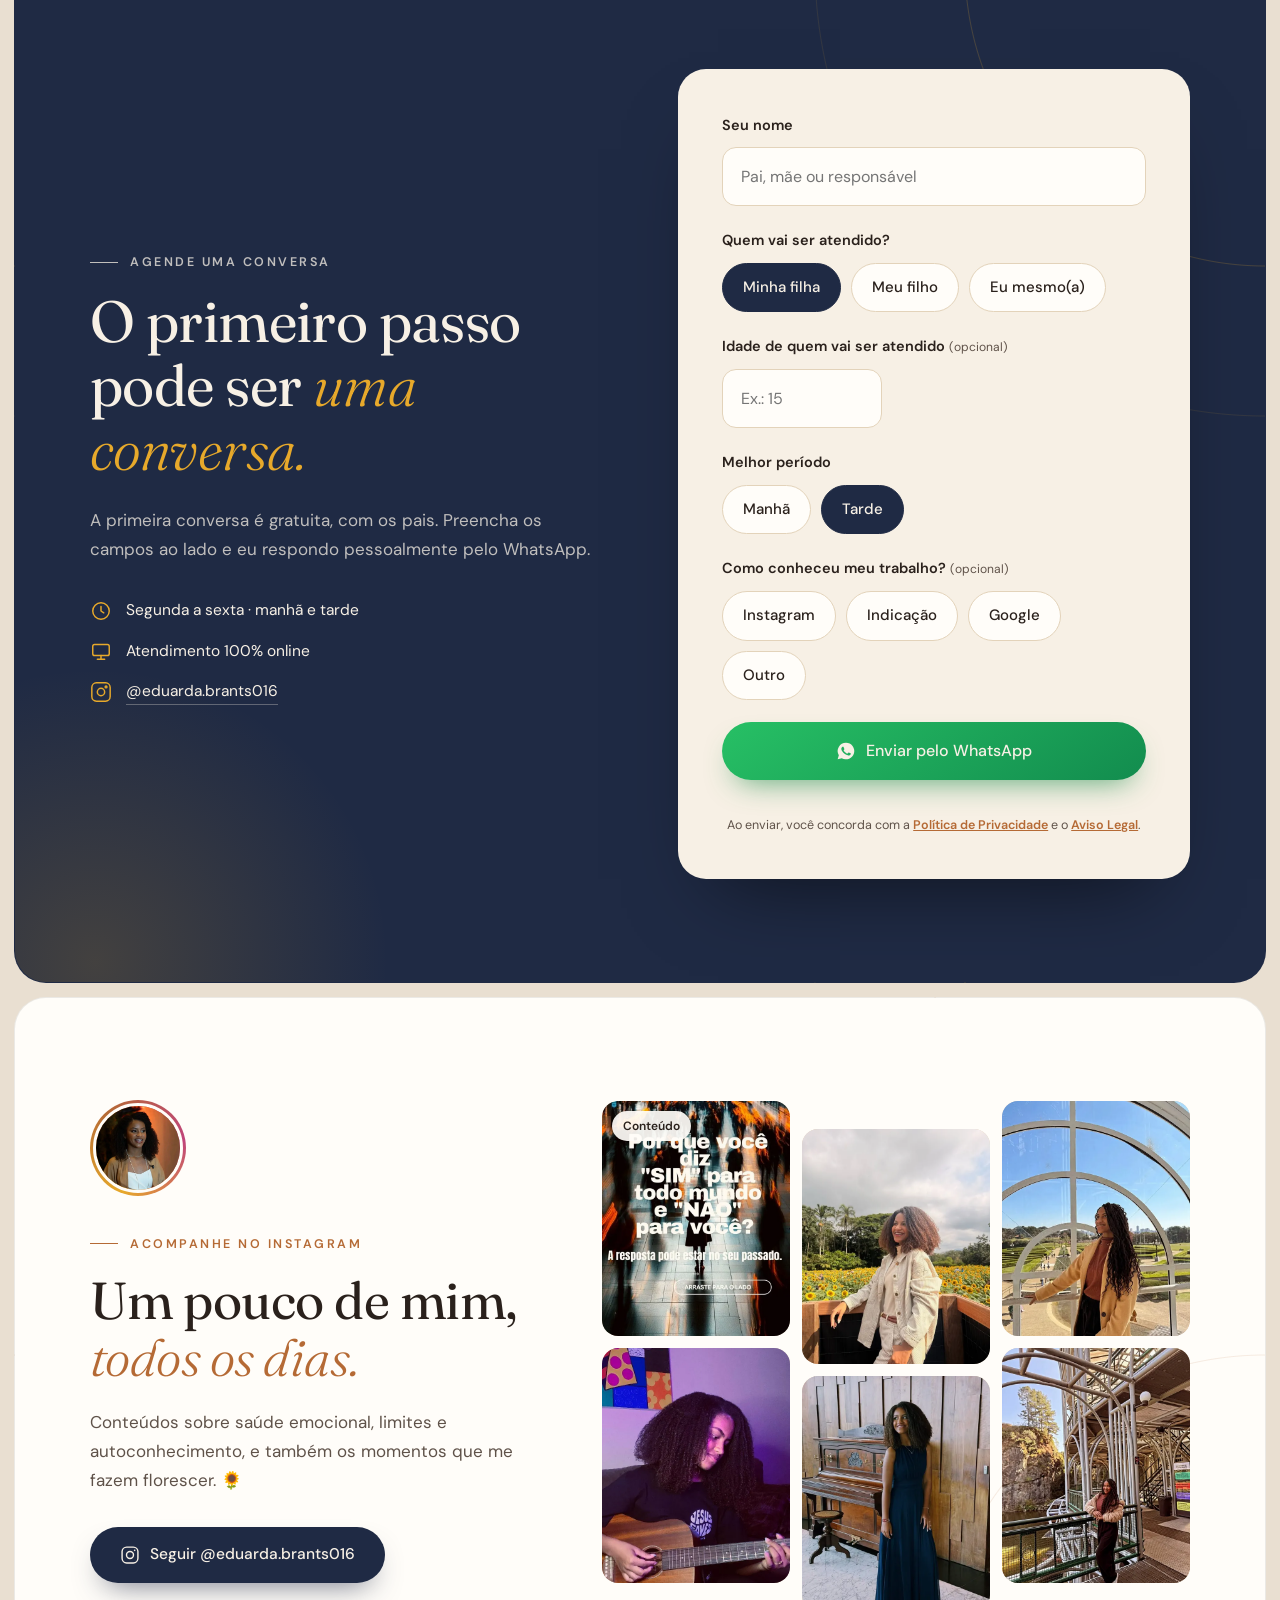
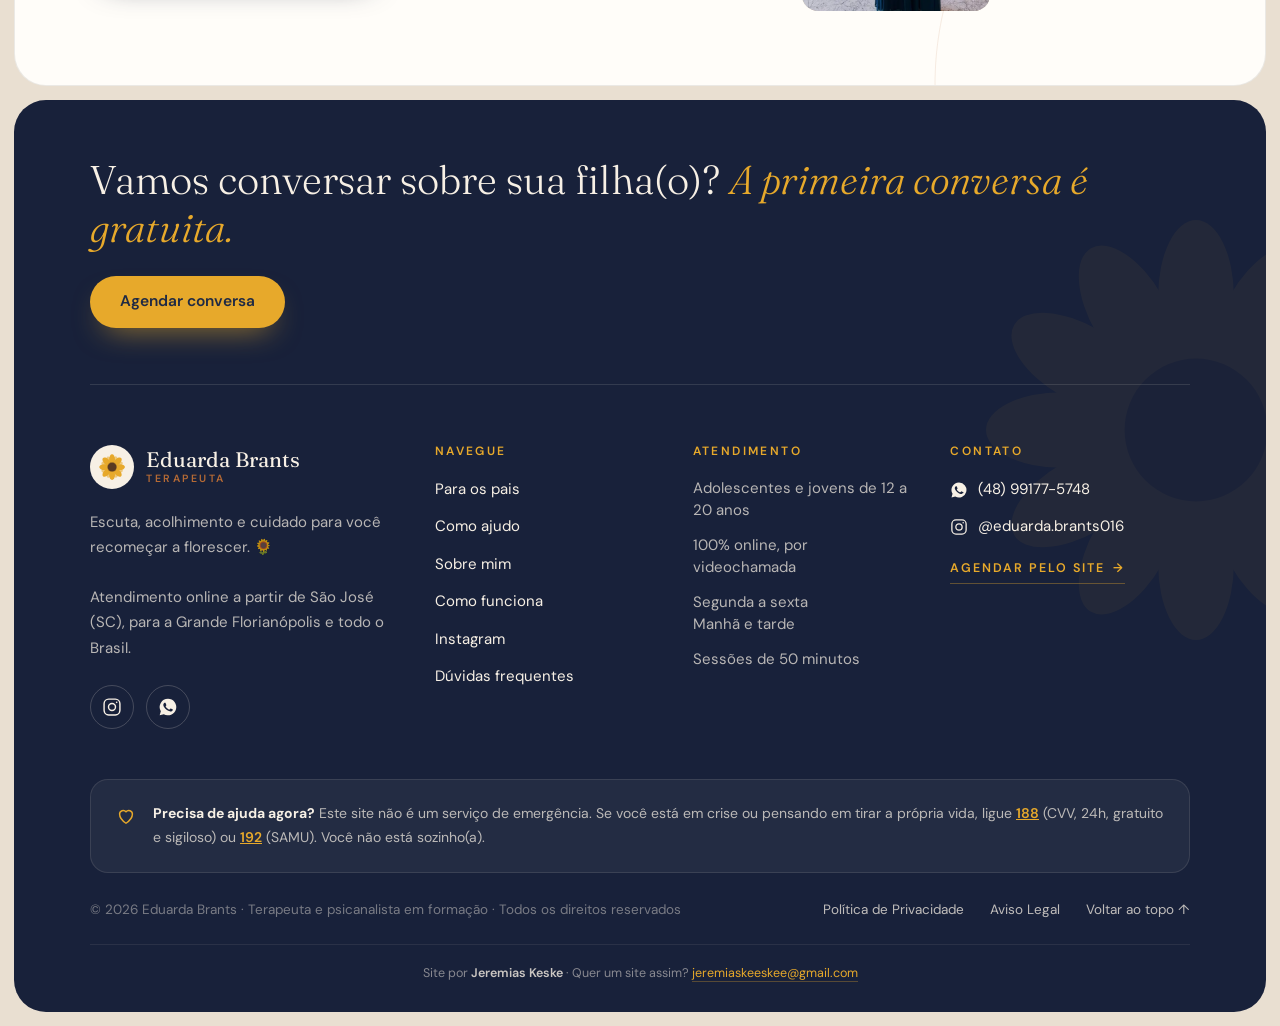
==== commit d96b996c: "Filha em primeiro, card de credencial, sessão de 50 minutos e ajustes no topo" ====
--- a/index.html
+++ b/index.html
@@ -17,14 +17,14 @@
 <meta property="og:locale" content="pt_BR">
 <meta property="og:site_name" content="Eduarda Brants | Terapeuta">
 <meta property="og:title" content="Eduarda Brants | Terapia online para adolescentes e jovens">
-<meta property="og:description" content="Um espaço seguro para o seu filho(a) ser ouvido. Terapia online para adolescentes e jovens de 12 a 20 anos. A primeira conversa com os pais é gratuita.">
+<meta property="og:description" content="Um espaço seguro para sua filha(o) ser ouvida. Terapia online para adolescentes e jovens de 12 a 20 anos. A primeira conversa com os pais é gratuita.">
 <meta property="og:image" content="https://www.eduardabrants.com.br/img/og-image.jpg">
 <meta property="og:image:width" content="1200">
 <meta property="og:image:height" content="630">
 <meta property="og:image:alt" content="Eduarda Brants sorrindo em um campo de girassóis">
 <meta name="twitter:card" content="summary_large_image">
 <meta name="twitter:title" content="Eduarda Brants | Terapia online para adolescentes e jovens">
-<meta name="twitter:description" content="Um espaço seguro para o seu filho(a) ser ouvido. Terapia online para adolescentes e jovens de 12 a 20 anos. A primeira conversa com os pais é gratuita.">
+<meta name="twitter:description" content="Um espaço seguro para sua filha(o) ser ouvida. Terapia online para adolescentes e jovens de 12 a 20 anos. A primeira conversa com os pais é gratuita.">
 <meta name="twitter:image" content="https://www.eduardabrants.com.br/img/og-image.jpg">
 <link rel="apple-touch-icon" href="favicon.svg">
 
@@ -88,7 +88,7 @@
   "mainEntity": [
     {
       "@type": "Question",
-      "name": "A primeira conversa é comigo ou com o meu filho(a)?",
+      "name": "A primeira conversa é comigo ou com o jovem?",
       "acceptedAnswer": {
         "@type": "Answer",
         "text": "Com você, e ela é gratuita. São de 20 a 30 minutos com os pais ou responsáveis, para eu apresentar meu trabalho e entender o que está acontecendo. Depois disso, começamos as sessões com o jovem."
@@ -112,10 +112,10 @@
     },
     {
       "@type": "Question",
-      "name": "Meu filho(a) não quer fazer terapia. E agora?",
-      "acceptedAnswer": {
-        "@type": "Answer",
-        "text": "É mais comum do que parece. Converse sem pressão e explique que é um espaço só dele, onde ninguém vai julgar. Muitas vezes a resistência diminui depois do primeiro encontro. Na conversa com os pais, também penso com vocês a melhor forma de fazer esse convite."
+      "name": "E se ela ou ele não quiser fazer terapia?",
+      "acceptedAnswer": {
+        "@type": "Answer",
+        "text": "É mais comum do que parece. Converse sem pressão e explique que é um espaço só do jovem, onde ninguém vai julgar. Muitas vezes a resistência diminui depois do primeiro encontro. Na conversa com os pais, também penso com vocês a melhor forma de fazer esse convite."
       }
     },
     {
@@ -139,7 +139,7 @@
       "name": "A terapia substitui psicólogo ou psiquiatra?",
       "acceptedAnswer": {
         "@type": "Answer",
-        "text": "Não. Meu trabalho é de escuta e acolhimento terapêutico. Se eu perceber que o seu filho(a) precisa também de acompanhamento médico ou psicológico, oriento a família a buscar esse cuidado."
+        "text": "Não. Meu trabalho é de escuta e acolhimento terapêutico. Se eu perceber que o jovem precisa também de acompanhamento médico ou psicológico, oriento a família a buscar esse cuidado."
       }
     },
     {
@@ -158,7 +158,7 @@
 <link rel="preconnect" href="https://fonts.gstatic.com" crossorigin>
 <link href="https://fonts.googleapis.com/css2?family=Fraunces:ital,opsz,wght@0,9..144,300..600;1,9..144,300..600&family=DM+Sans:opsz,wght@9..40,400;9..40,500;9..40,600&display=swap" rel="stylesheet">
 <link rel="preload" as="image" href="img/eduarda-girassois.webp" imagesrcset="img/eduarda-girassois-600.webp 600w, img/eduarda-girassois.webp 1080w" imagesizes="(max-width: 880px) 80vw, 470px" fetchpriority="high">
-<link rel="stylesheet" href="style.css">
+<link rel="stylesheet" href="style.css?v=6">
 </head>
 <body>
 
@@ -200,16 +200,20 @@
 <section class="hero" id="inicio">
   <div class="wrap hero__in">
     <div class="hero__txt">
-      <p class="eyebrow reveal">Terapia online para adolescentes e jovens · São José, SC</p>
-      <h1 class="reveal">Um espaço seguro para o seu filho(a) <em>voltar a florescer.</em></h1>
-      <p class="hero__lead reveal">Sou a Eduarda, terapeuta de adolescentes e jovens. Ajudo seu filho(a) a entender o que sente, com a família por perto.</p>
+      <p class="eyebrow reveal">Terapia online para adolescentes e jovens</p>
+      <h1 class="reveal">Um espaço seguro para sua filha(o) <em>voltar a florescer.</em></h1>
+      <p class="hero__lead reveal">Sou a Eduarda, terapeuta de adolescentes e jovens. Ajudo sua filha(o) a entender o que sente, com a família por perto.</p>
       <div class="hero__ctas reveal">
         <a href="#agendar" class="btn">Agendar conversa gratuita</a>
-        <a href="#pais" class="link-seta">O comportamento dele mudou? <span aria-hidden="true">→</span></a>
-      </div>
-      <ul class="hero__selos reveal" aria-label="Formação">
-        <li><strong>Terapeuta</strong> formada</li>
-      </ul>
+        <a href="#pais" class="link-seta">O comportamento mudou? <span aria-hidden="true">→</span></a>
+      </div>
+      <div class="credencial reveal">
+        <span class="credencial__ico" aria-hidden="true"><svg viewBox="0 0 24 24"><path d="M12 2.5l2.3 1.7 2.8-.2.9 2.7 2.3 1.6-.9 2.7.9 2.7-2.3 1.6-.9 2.7-2.8-.2L12 19.5l-2.3-1.7-2.8.2-.9-2.7-2.3-1.6.9-2.7-.9-2.7 2.3-1.6.9-2.7 2.8.2z"/><path d="M8.6 11.2l2.3 2.3 4.5-4.6" class="credencial__check"/></svg></span>
+        <div>
+          <p class="credencial__titulo">Terapeuta formada</p>
+          <p class="credencial__txt">Formação em Terapia</p>
+        </div>
+      </div>
     </div>
     <div class="hero__foto reveal">
       <div class="arco">
@@ -231,8 +235,8 @@
   <div class="wrap pais__in">
     <div class="pais__txt">
       <p class="eyebrow reveal">Para os pais</p>
-      <h2 class="reveal">O comportamento do seu filho(a) <em>mudou?</em></h2>
-      <p class="reveal">Ele anda mais calado, irritado ou distante? Passa horas no quarto ou perdeu o interesse pelo que gostava? Nem sempre o jovem consegue explicar o que sente.</p>
+      <h2 class="reveal">O comportamento da sua filha(o) <em>mudou?</em></h2>
+      <p class="reveal">Ela anda mais calada, irritada ou distante? Passa horas no quarto ou perdeu o interesse pelo que gostava? Nem sempre o jovem consegue explicar o que sente.</p>
       <p class="pais__destaque reveal">Não é frescura nem falta de limite. Muitas vezes, é um pedido de ajuda.</p>
     </div>
     <aside class="pais__card reveal" aria-label="Sinais de atenção">
@@ -260,7 +264,7 @@
     <div class="ajuda__cabeca">
       <div>
         <p class="eyebrow reveal">Como ajudo</p>
-        <h2 class="reveal">Como posso ajudar <em>o seu filho(a)</em></h2>
+        <h2 class="reveal">Como posso ajudar <em>sua filha(o)</em></h2>
       </div>
       <p class="cabeca__sub reveal">Os temas que mais aparecem no consultório.</p>
     </div>
@@ -302,14 +306,8 @@
     <div class="sobre__txt">
       <p class="eyebrow reveal">Sobre mim</p>
       <h2 class="reveal">Acredito que todo jovem merece ser <em>ouvido com cuidado.</em></h2>
-      <p class="reveal">Olá, eu sou a <strong>Eduarda Brants</strong>: terapeuta, em formação em <strong>Psicanálise</strong> e estudante de <strong>Psicologia</strong>. Escolhi caminhar ao lado de adolescentes e jovens, porque é nessa fase que muitas dores aparecem, e também quando há mais espaço para florescer.</p>
+      <p class="reveal">Olá, eu sou a <strong>Eduarda Brants</strong>. Sou <strong>terapeuta formada</strong> e sigo me especializando: estou em formação em Psicanálise e cursando Psicologia. Escolhi caminhar ao lado de adolescentes e jovens, porque é nessa fase que muitas dores aparecem, e também quando há mais espaço para florescer.</p>
       <p class="reveal">Com os pais, meu compromisso é a parceria. Respeito a história, os valores e a fé de cada família.</p>
-
-      <ol class="linha reveal" aria-label="Formação">
-        <li><span class="linha__ano">Formada</span><div><strong>Formação em Terapia</strong></div></li>
-        <li><span class="linha__ano">Em curso</span><div><strong>Formação em Psicanálise</strong></div></li>
-        <li><span class="linha__ano">Em curso</span><div><strong>Graduação em Psicologia</strong></div></li>
-      </ol>
     </div>
   </div>
 </section>
@@ -320,11 +318,11 @@
     <div class="funciona__lado">
       <p class="eyebrow reveal">Como funciona</p>
       <h2 class="reveal">Simples, leve e <em>no seu ritmo.</em></h2>
-      <p class="funciona__sub reveal">Os pais participam do começo, e o jovem ganha um espaço só dele.</p>
+      <p class="funciona__sub reveal">Os pais participam do começo, e o jovem ganha um espaço só seu.</p>
       <dl class="funciona__ficha reveal">
         <div><dt>Para quem</dt><dd>12 a 20 anos</dd></div>
         <div><dt>1ª conversa</dt><dd>Gratuita, com os pais</dd></div>
-        <div><dt>Sessões</dt><dd>Semanais, 50 min a 1h</dd></div>
+        <div><dt>Sessões</dt><dd>Semanais, 50 minutos</dd></div>
         <div><dt>Formato</dt><dd>Online, seg a sex</dd></div>
       </dl>
       <a href="#agendar" class="btn reveal">Agendar conversa gratuita</a>
@@ -354,7 +352,7 @@
         <div class="etapa__card">
           <span class="etapa__n">03</span>
           <h3>Sessões com o jovem</h3>
-          <p>Encontros semanais por videochamada, em um espaço só dele.</p>
+          <p>Encontros semanais por videochamada, em um espaço só do jovem.</p>
         </div>
       </li>
       </ol>
@@ -383,7 +381,7 @@
     </div>
     <div class="faq">
       <details class="reveal">
-        <summary>A primeira conversa é comigo ou com o meu filho(a)?</summary>
+        <summary>A primeira conversa é comigo ou com o jovem?</summary>
         <p>Com você, e ela é gratuita. São de 20 a 30 minutos com os pais ou responsáveis, para eu apresentar meu trabalho e entender o que está acontecendo. Depois disso, começamos as sessões com o jovem.</p>
       </details>
       <details class="reveal">
@@ -395,8 +393,8 @@
         <p>O que o jovem conta em sessão é sigiloso, e é isso que permite que ele confie e se abra. A família só é procurada quando existe risco à vida ou à segurança do jovem ou de outras pessoas. Nesse caso, os pais são avisados imediatamente.</p>
       </details>
       <details class="reveal">
-        <summary>Meu filho(a) não quer fazer terapia. E agora?</summary>
-        <p>É mais comum do que parece. Converse sem pressão e explique que é um espaço só dele, onde ninguém vai julgar. Muitas vezes a resistência diminui depois do primeiro encontro. Na conversa com os pais, também penso com vocês a melhor forma de fazer esse convite.</p>
+        <summary>E se ela ou ele não quiser fazer terapia?</summary>
+        <p>É mais comum do que parece. Converse sem pressão e explique que é um espaço só do jovem, onde ninguém vai julgar. Muitas vezes a resistência diminui depois do primeiro encontro. Na conversa com os pais, também penso com vocês a melhor forma de fazer esse convite.</p>
       </details>
       <details class="reveal">
         <summary>Terapia online funciona para adolescentes?</summary>
@@ -408,7 +406,7 @@
       </details>
       <details class="reveal">
         <summary>A terapia substitui psicólogo ou psiquiatra?</summary>
-        <p>Não. Meu trabalho é de escuta e acolhimento terapêutico. Se eu perceber que o seu filho(a) precisa também de acompanhamento médico ou psicológico, oriento a família a buscar esse cuidado.</p>
+        <p>Não. Meu trabalho é de escuta e acolhimento terapêutico. Se eu perceber que o jovem precisa também de acompanhamento médico ou psicológico, oriento a família a buscar esse cuidado.</p>
       </details>
       <details class="reveal">
         <summary>Qual o valor da sessão?</summary>
@@ -440,7 +438,8 @@
       <fieldset class="campo">
         <legend>Quem vai ser atendido?</legend>
         <div class="pilulas">
-          <label><input type="radio" name="quem" value="filho" checked><span>Meu filho(a)</span></label>
+          <label><input type="radio" name="quem" value="filha" checked><span>Minha filha</span></label>
+          <label><input type="radio" name="quem" value="filho"><span>Meu filho</span></label>
           <label><input type="radio" name="quem" value="eu"><span>Eu mesmo(a)</span></label>
         </div>
       </fieldset>
@@ -502,7 +501,7 @@
   <svg class="rodape__flor" viewBox="0 0 100 100" aria-hidden="true"><use href="#flor"/></svg>
   <div class="wrap">
     <div class="rodape__cta">
-      <p class="rodape__cta-txt">Vamos conversar sobre o seu filho(a)? <em>A primeira conversa é gratuita.</em></p>
+      <p class="rodape__cta-txt">Vamos conversar sobre sua filha(o)? <em>A primeira conversa é gratuita.</em></p>
       <a href="#agendar" class="btn btn--girassol">Agendar conversa</a>
     </div>
 
@@ -535,7 +534,7 @@
         <p>Adolescentes e jovens de 12 a 20 anos</p>
         <p>100% online, por videochamada</p>
         <p>Segunda a sexta<br>Manhã e tarde</p>
-        <p>Sessões de 50 min a 1 hora</p>
+        <p>Sessões de 50 minutos</p>
       </div>
 
       <div class="rodape__col">
@@ -578,7 +577,7 @@
   </symbol>
 </svg>
 
-<script src="script.js" defer></script>
+<script src="script.js?v=4" defer></script>
 <script defer src="/_vercel/insights/script.js"></script>
 </body>
 </html>
--- a/style.css
+++ b/style.css
@@ -879,3 +879,50 @@
   .linha li { grid-template-columns: 84px 1fr; gap: 12px; }
   .linha__ano { font-size: 16px; }
 }
+
+/* Formação: concluída x em curso */
+.linha--ok .linha__ano { color: var(--marinho); font-style: normal; font-weight: 600; font-family: var(--sans); font-size: 13px; letter-spacing: .08em; text-transform: uppercase; }
+.linha--ok .linha__ano::before { content: "✓ "; color: var(--caramelo); }
+.linha li:not(.linha--ok) strong { color: var(--tinta-suave); font-weight: 500; }
+
+/* Início sem linhas divisórias */
+.hero__selos { border-top: 0; padding-top: 0; }
+.hero .link-seta { border-bottom: 0; padding-bottom: 0; }
+
+/* Credencial no início */
+.credencial {
+  display: inline-flex; align-items: center; gap: 14px;
+  padding: 12px 22px 12px 12px; border-radius: 18px;
+  background: var(--branco); border: 1px solid var(--linha);
+  box-shadow: 0 14px 30px -22px rgba(31, 42, 68, .45);
+}
+.credencial__ico {
+  width: 46px; height: 46px; flex: none; border-radius: 14px;
+  display: grid; place-items: center; background: var(--marinho);
+}
+.credencial__ico svg { width: 28px; height: 28px; fill: var(--girassol); }
+.credencial__ico .credencial__check { fill: none; stroke: var(--marinho); stroke-width: 2; stroke-linecap: round; stroke-linejoin: round; }
+.credencial__titulo { margin: 0; font: 600 12px/1.2 var(--sans); letter-spacing: .16em; text-transform: uppercase; color: var(--marinho); }
+.credencial__txt { margin: 4px 0 0; font: italic 400 16px/1.3 var(--serif); color: var(--tinta-suave); }
+
+/* Credencial: destaque ao passar o mouse ou tocar */
+.credencial {
+  position: relative; overflow: hidden; cursor: default;
+  transition: opacity .45s ease-out, transform .35s cubic-bezier(.2,.7,.2,1), box-shadow .35s, border-color .35s;
+}
+.credencial::after {
+  content: ""; position: absolute; top: 0; bottom: 0; left: -60%; width: 45%;
+  background: linear-gradient(100deg, transparent, rgba(231, 169, 43, .22), transparent);
+  transform: skewX(-18deg); pointer-events: none; opacity: 0;
+}
+.credencial__ico, .credencial__ico svg { transition: transform .5s cubic-bezier(.3,1.5,.5,1), box-shadow .35s; }
+.credencial:hover, .credencial.is-toque {
+  transform: translateY(-3px);
+  border-color: rgba(231, 169, 43, .55);
+  box-shadow: 0 22px 40px -22px rgba(31, 42, 68, .55), 0 0 0 4px rgba(231, 169, 43, .12);
+}
+.credencial:hover::after, .credencial.is-toque::after { animation: brilho .9s ease-out; }
+.credencial:hover .credencial__ico, .credencial.is-toque .credencial__ico { box-shadow: 0 8px 18px -8px rgba(31, 42, 68, .7); }
+.credencial:hover .credencial__ico svg, .credencial.is-toque .credencial__ico svg { transform: rotate(-12deg) scale(1.12); }
+@keyframes brilho { 0% { left: -60%; opacity: 1; } 100% { left: 120%; opacity: 1; } }
+@media (prefers-reduced-motion: reduce) { .credencial::after { display: none; } }
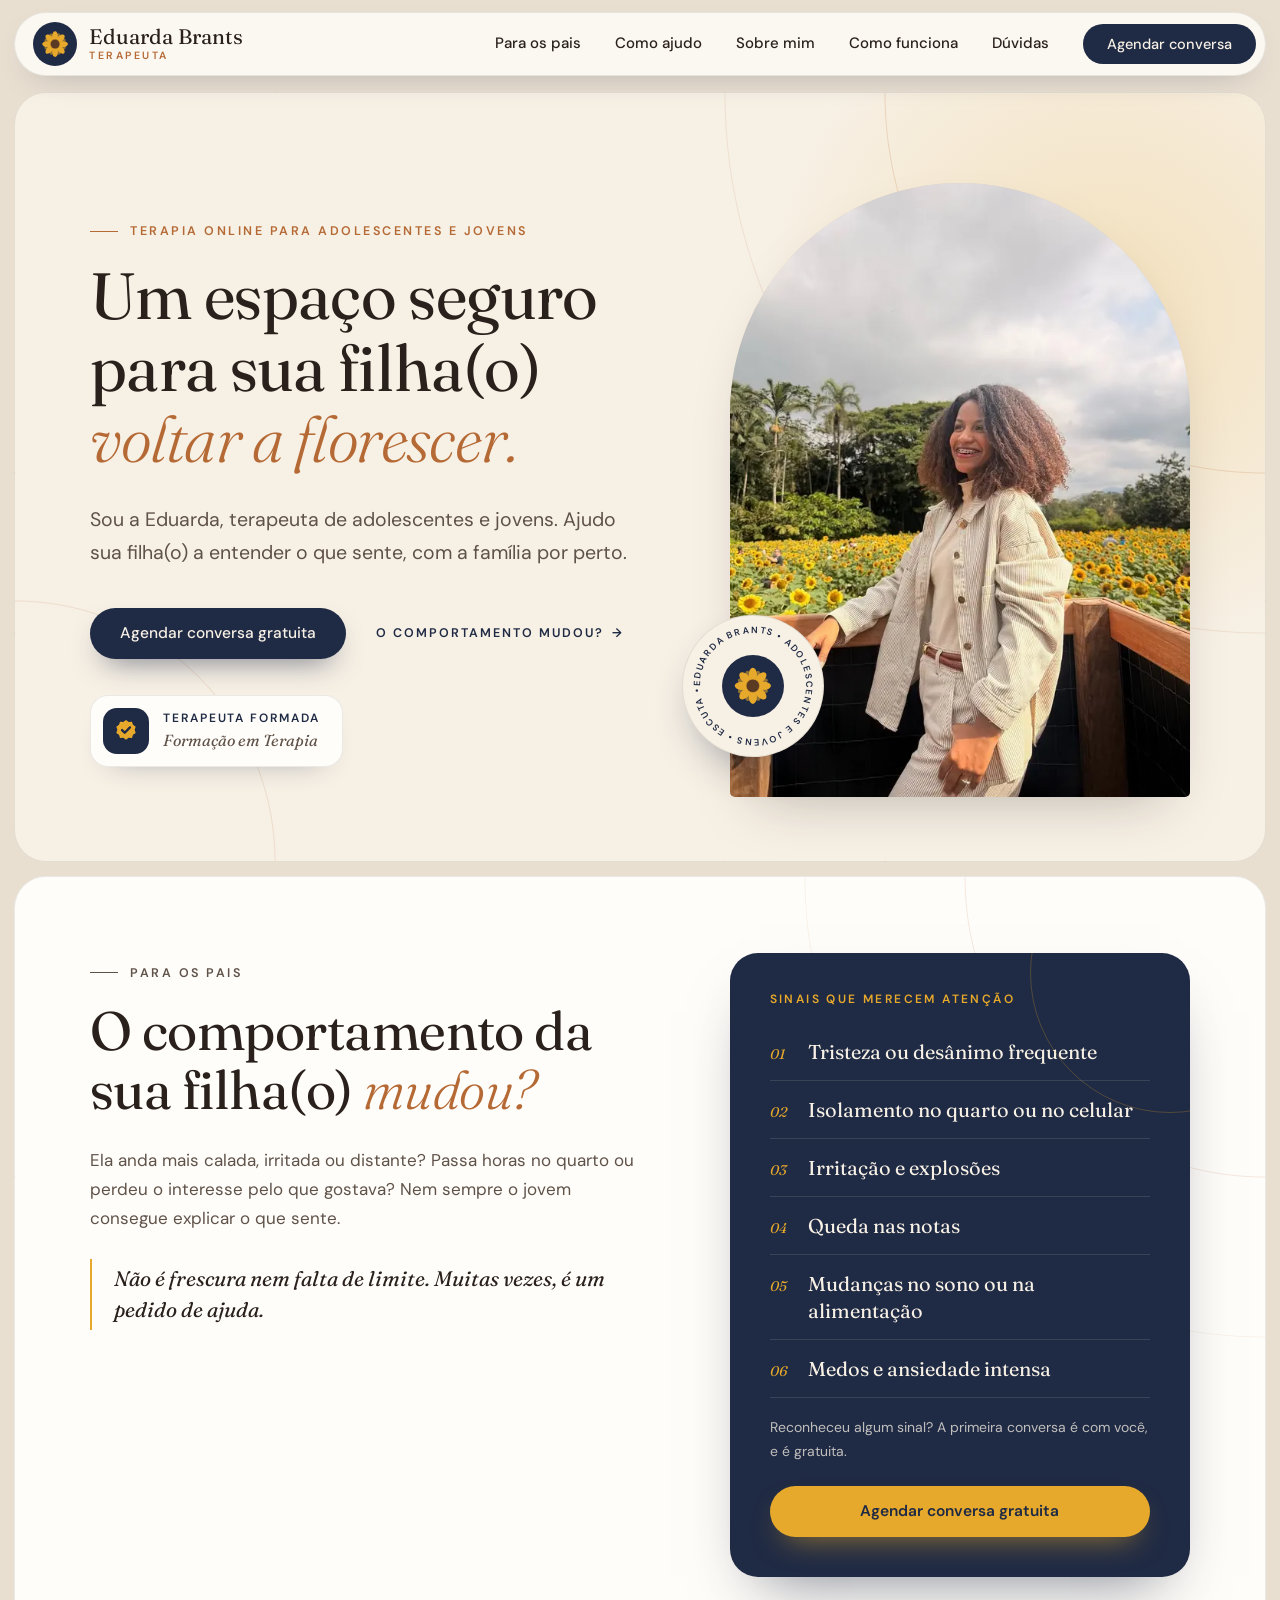
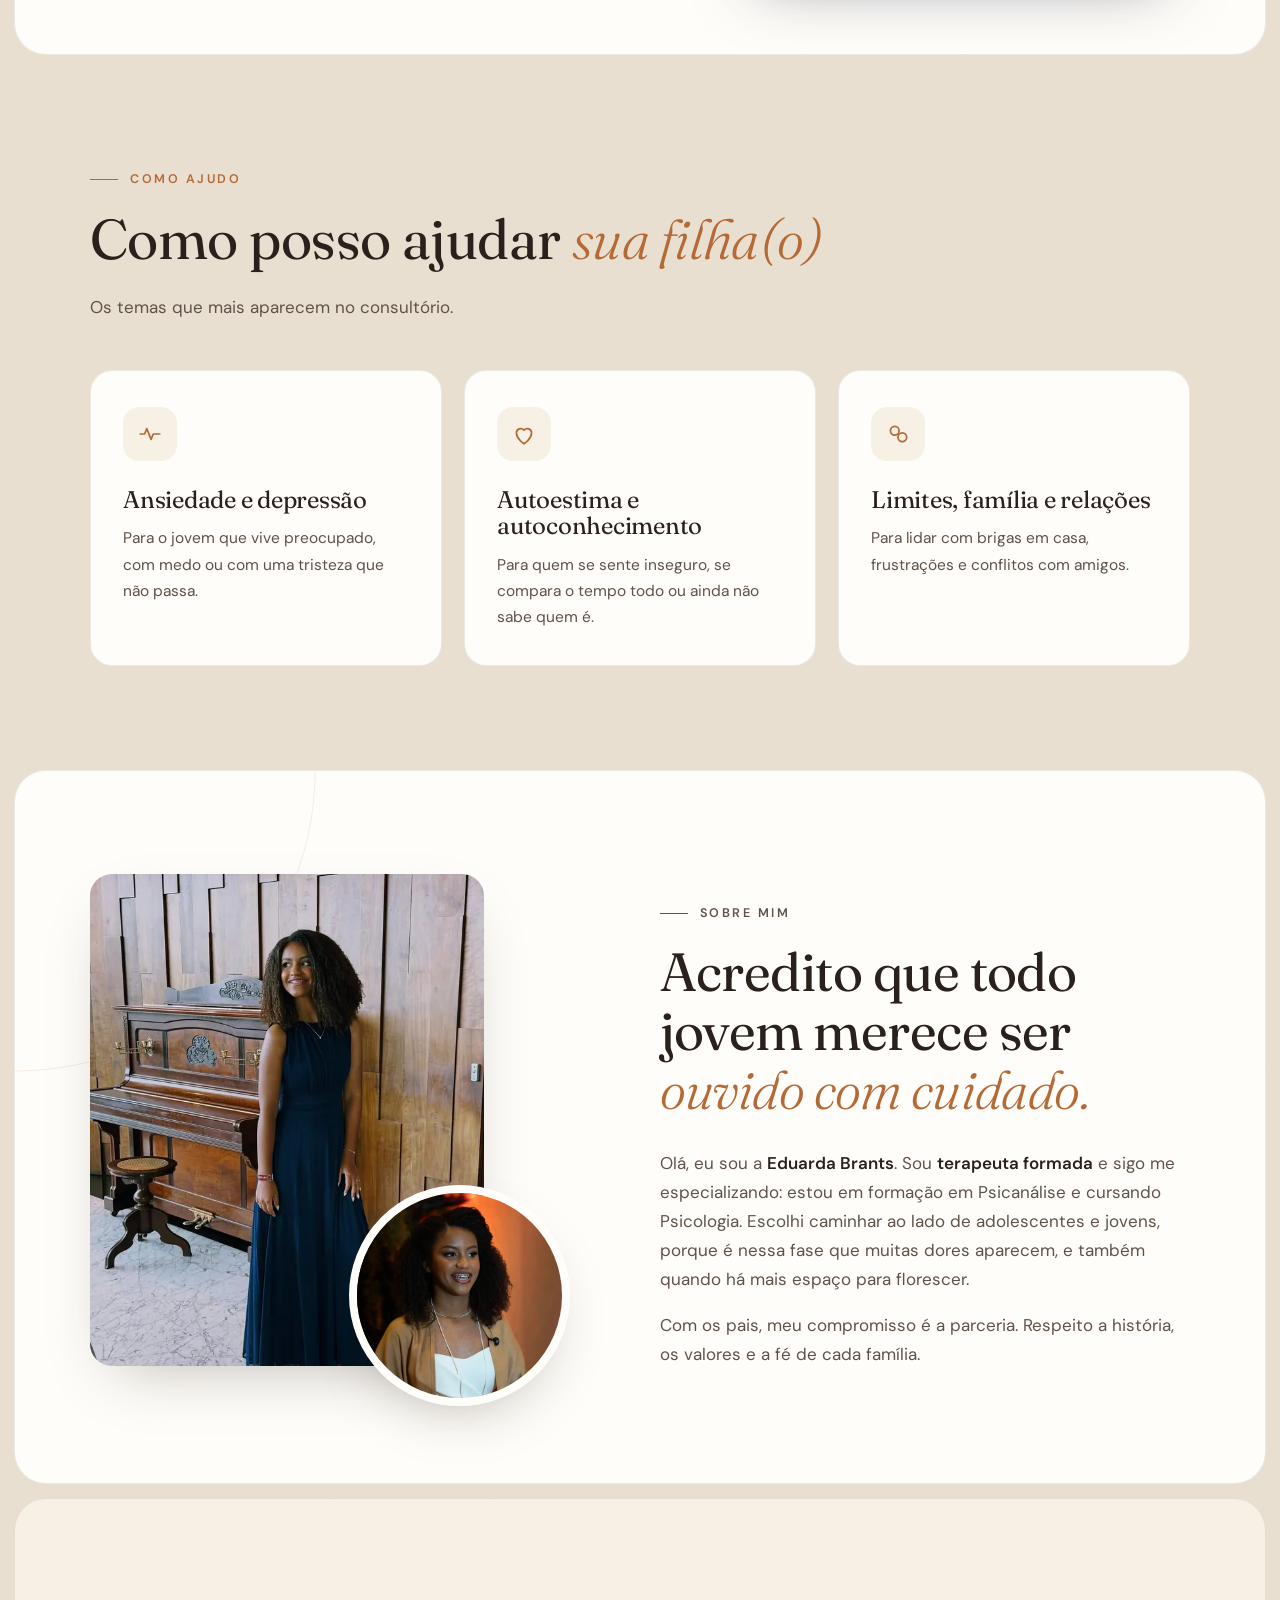
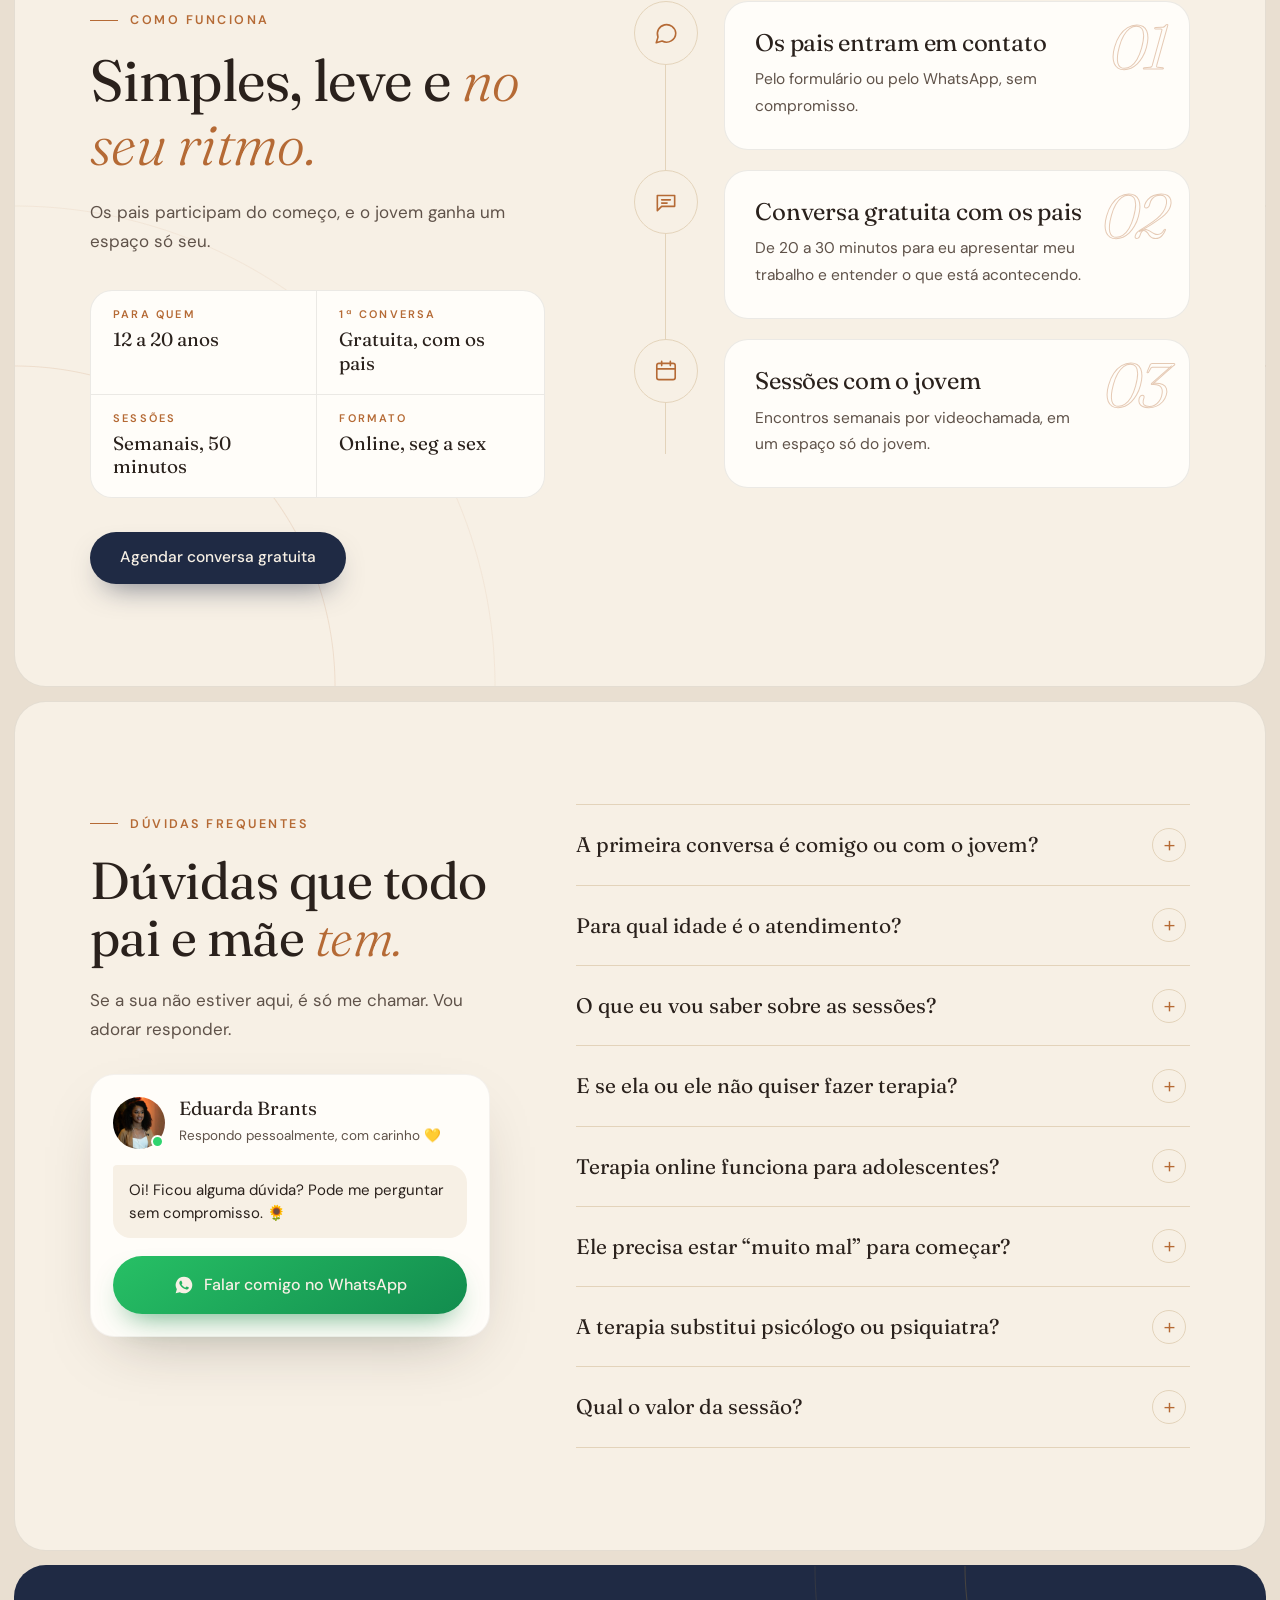
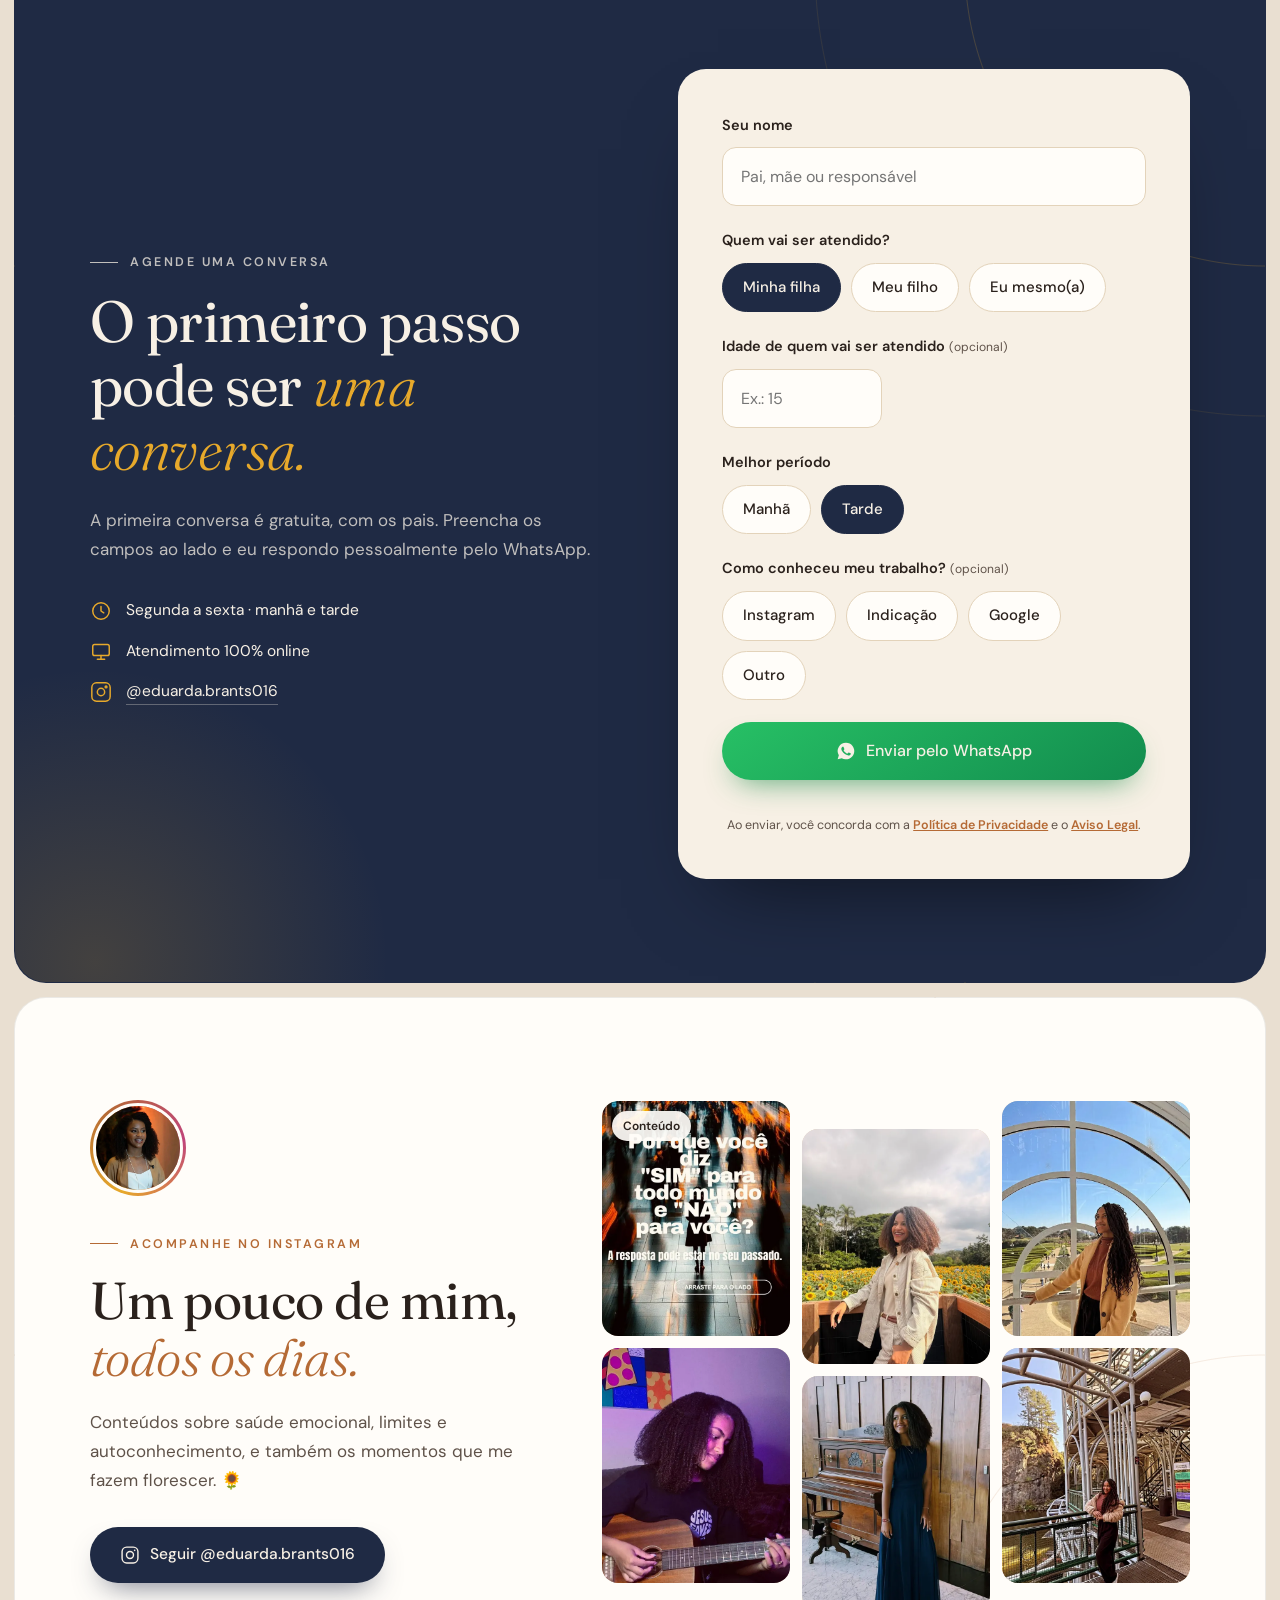
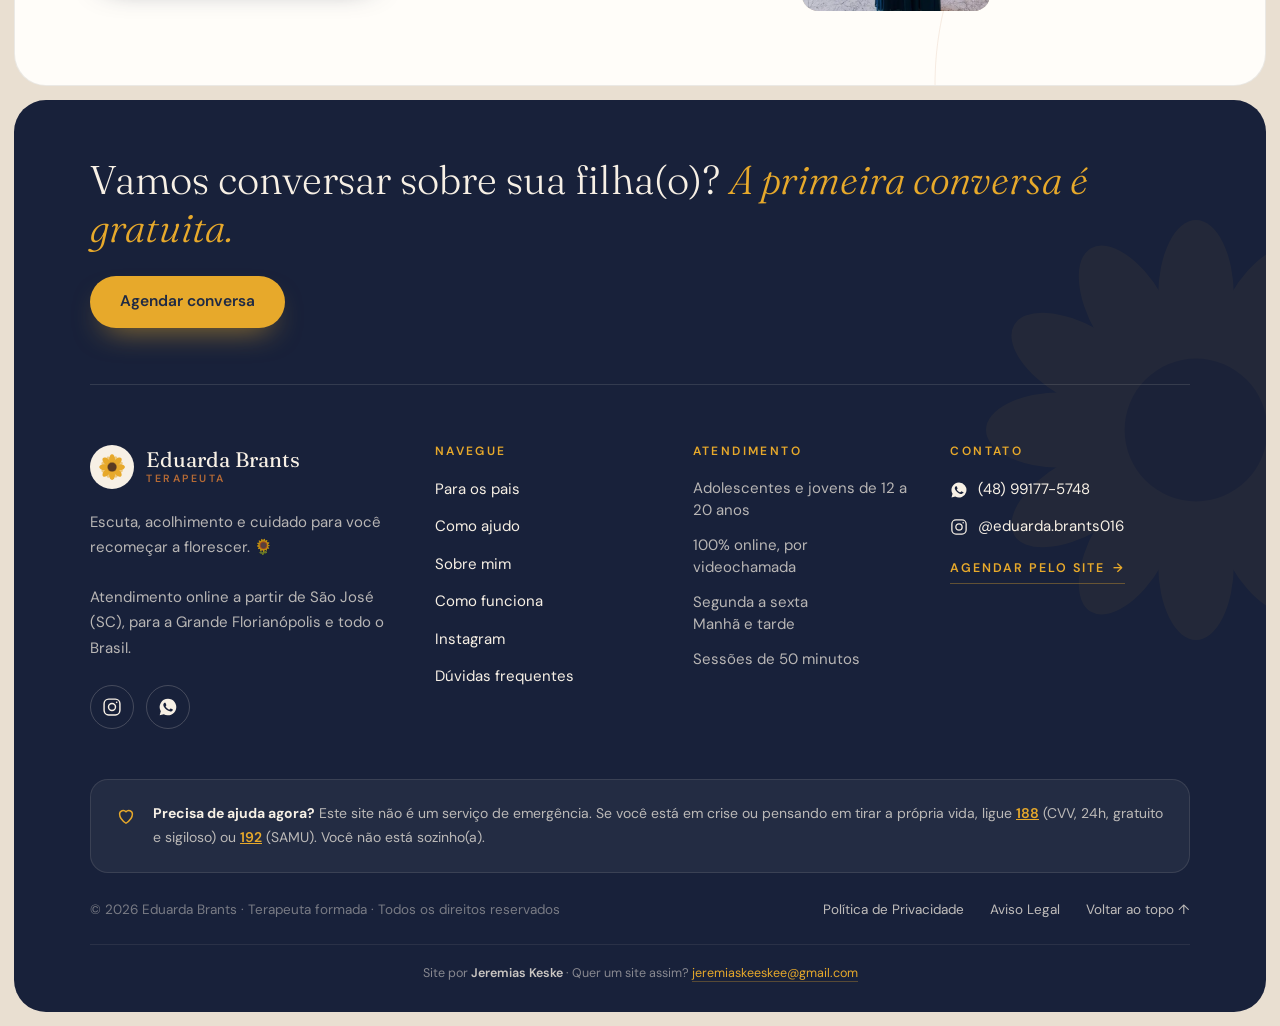
==== commit 71df2dae: "Revisão geral: texto da formação, limpeza do CSS e anotações atualizadas" ====
--- a/index.html
+++ b/index.html
@@ -4,7 +4,7 @@
 <meta charset="utf-8">
 <meta name="viewport" content="width=device-width, initial-scale=1">
 <title>Terapia online para adolescentes e jovens | Eduarda Brants – São José, SC</title>
-<meta name="description" content="Eduarda Brants, terapeuta e psicanalista em formação. Escuta e acolhimento para adolescentes e jovens que enfrentam ansiedade, depressão, inseguranças e mudanças de comportamento. Atendimento 100% online, de São José (SC) para a Grande Florianópolis e todo o Brasil.">
+<meta name="description" content="Eduarda Brants, terapeuta formada e psicanalista em formação. Escuta e acolhimento para adolescentes e jovens que enfrentam ansiedade, depressão, inseguranças e mudanças de comportamento. Atendimento 100% online, de São José (SC) para a Grande Florianópolis e todo o Brasil.">
 <meta name="theme-color" content="#1f2a44">
 <meta name="robots" content="index, follow, max-image-preview:large">
 <meta name="author" content="Eduarda Brants">
@@ -158,7 +158,7 @@
 <link rel="preconnect" href="https://fonts.gstatic.com" crossorigin>
 <link href="https://fonts.googleapis.com/css2?family=Fraunces:ital,opsz,wght@0,9..144,300..600;1,9..144,300..600&family=DM+Sans:opsz,wght@9..40,400;9..40,500;9..40,600&display=swap" rel="stylesheet">
 <link rel="preload" as="image" href="img/eduarda-girassois.webp" imagesrcset="img/eduarda-girassois-600.webp 600w, img/eduarda-girassois.webp 1080w" imagesizes="(max-width: 880px) 80vw, 470px" fetchpriority="high">
-<link rel="stylesheet" href="style.css?v=6">
+<link rel="stylesheet" href="style.css?v=7">
 </head>
 <body>
 
@@ -551,7 +551,7 @@
     </div>
 
     <div class="rodape__base">
-      <p>© <span id="ano">2026</span> Eduarda Brants · Terapeuta e psicanalista em formação · Todos os direitos reservados</p>
+      <p>© <span id="ano">2026</span> Eduarda Brants · Terapeuta formada · Todos os direitos reservados</p>
       <nav class="rodape__legais" aria-label="Documentos legais">
         <a href="privacidade.html">Política de Privacidade</a>
         <a href="aviso-legal.html">Aviso Legal</a>
--- a/style.css
+++ b/style.css
@@ -113,10 +113,6 @@
 .hero h1 em { display: block; }
 .hero__lead { font-size: clamp(17px, 1.6vw, 19.5px); color: var(--tinta-suave); max-width: 33em; margin-bottom: 38px; }
 .hero__ctas { display: flex; flex-wrap: wrap; align-items: center; gap: 18px 30px; margin-bottom: 52px; }
-.hero__selos { list-style: none; padding: 26px 0 0; margin: 0; display: flex; flex-wrap: wrap; gap: 14px 34px; border-top: 1px solid var(--areia); font-size: 14.5px; color: var(--tinta-suave); }
-.hero__selos li { display: flex; align-items: center; gap: 8px; }
-.hero__selos li::before { content: ""; width: 7px; height: 7px; border-radius: 50%; background: var(--girassol); }
-.hero__selos strong { color: var(--tinta); font-weight: 600; }
 
 .hero__foto { position: relative; justify-self: end; width: min(100%, 470px); }
 .arco { border-radius: 999px 999px var(--r) var(--r); overflow: hidden; aspect-ratio: 3 / 4; box-shadow: var(--sombra); background: var(--areia); }
@@ -124,7 +120,6 @@
 .hero__foto.is-in .arco img { transform: scale(1); }
 
 @keyframes gira { to { transform: rotate(360deg); } }
-
 
 /* Sobre mim */
 .sobre__in { display: grid; grid-template-columns: .95fr 1.05fr; gap: clamp(48px, 7vw, 110px); align-items: center; }
@@ -135,13 +130,6 @@
 .sobre__txt > p { color: var(--tinta-suave); }
 .sobre__txt strong { color: var(--tinta); font-weight: 600; }
 
-.linha { list-style: none; padding: 0; margin: 36px 0 0; display: grid; gap: 0; }
-.linha li { display: grid; grid-template-columns: 74px 1fr; align-items: center; gap: 18px; padding: 16px 0; border-top: 1px solid var(--areia); }
-.linha li:last-child { border-bottom: 1px solid var(--areia); }
-.linha__ano { font: italic 400 20px/1 var(--serif); color: var(--caramelo); }
-.linha strong { display: block; font-weight: 600; }
-.linha small { color: var(--tinta-suave); font-size: 14px; }
-
 /* Títulos das seções */
 .cabeca { text-align: center; max-width: 720px; margin: 0 auto clamp(48px, 6vw, 72px); }
 .cabeca h2 { font-size: clamp(34px, 4.6vw, 58px); }
@@ -164,9 +152,7 @@
 .card h3 { font-size: 24px; margin-bottom: 12px; }
 .card p { color: var(--tinta-suave); font-size: 15.5px; margin: 0; }
 
-
 /* Como funciona */
-
 
 /* Instagram */
 .insta__in { display: grid; grid-template-columns: .85fr 1.15fr; gap: clamp(40px, 6vw, 90px); align-items: center; }
@@ -315,8 +301,7 @@
 }
 .whats-flutuante.on { opacity: 1; transform: none; pointer-events: auto; }
 .whats-flutuante:hover { box-shadow: 0 24px 50px -16px rgba(31, 42, 68, .55), 0 2px 6px rgba(31, 42, 68, .08); transform: translateY(-3px); }
-.wf__txt { display: flex; flex-direction: column; line-height: 1.15; font: 600 15px/1.15 var(--sans); white-space: nowrap; }
-.wf__txt small { font: italic 400 13px/1.2 var(--serif); color: var(--caramelo); margin-bottom: 2px; }
+
 .wf__ico {
   position: relative; width: 52px; height: 52px; border-radius: 50%; flex: none;
   display: grid; place-items: center;
@@ -415,12 +400,12 @@
   .cards { grid-template-columns: 1fr; }
   .card { padding: 30px 26px; }
   .hero__ctas .btn { width: 100%; }
-  .hero__selos { gap: 10px 22px; }
+
   .faq summary { font-size: 19px; }
   .marca__nome { font-size: 19px; }
   .marca__psi { width: 40px; height: 40px; font-size: 21px; }
   .whats-flutuante { right: 16px; bottom: 16px; padding: 5px; gap: 0; }
-  .wf__txt { display: none; }
+
   .wf__ico { width: 54px; height: 54px; }
   .insta__grade { gap: 8px; }
   .insta__grade a { border-radius: 12px; }
@@ -517,39 +502,8 @@
   font: 400 32px/1 var(--serif);
 }
 
-/* Destaques */
-.destaques {
-  display: grid; grid-template-columns: repeat(3, 1fr); gap: 14px;
-  background: none; border: 0 !important; border-radius: 0 !important; overflow: visible !important;
-}
-.destaque {
-  position: relative; overflow: hidden;
-  display: flex; flex-direction: column; justify-content: space-between; gap: 26px;
-  min-height: 230px; padding: 32px;
-  border-radius: var(--card-r); background: var(--branco); border: 1px solid var(--linha);
-}
-.destaque::after {
-  content: ""; position: absolute; width: 240px; height: 240px; right: -100px; top: -100px;
-  border-radius: 50%; border: 1px solid currentColor; opacity: .14; pointer-events: none;
-}
-.destaque::before {
-  content: ""; position: absolute; width: 340px; height: 340px; right: -150px; top: -150px;
-  border-radius: 50%; border: 1px solid currentColor; opacity: .08; pointer-events: none;
-}
-.destaque--marinho { background: var(--marinho); color: var(--creme); border-color: transparent; }
-.destaque--ouro { background: #dcb67c; color: var(--tinta); border-color: transparent; }
-.destaque__ico { width: 66px; height: 66px; border-radius: 50%; border: 1px solid var(--caramelo); display: grid; place-items: center; }
-.destaque__ico svg { width: 28px; height: 28px; fill: none; stroke: var(--caramelo); stroke-width: 1.5; stroke-linecap: round; stroke-linejoin: round; }
-.destaque strong { display: block; font: 600 12px/1 var(--sans); letter-spacing: .2em; text-transform: uppercase; margin-bottom: 10px; }
-.destaque p { margin: 0; font-size: 15px; line-height: 1.55; opacity: .82; }
-
 /* Rodapé */
 .rodape { margin: 0 14px 14px; border-radius: var(--card-r); }
-
-@media (max-width: 1020px) {
-  .destaques { grid-template-columns: 1fr 1fr; }
-  .destaque:last-child { grid-column: span 2; min-height: 0; }
-}
 
 @media (max-width: 880px) {
   .topo__in, .topo.is-scrolled .topo__in { backdrop-filter: none; -webkit-backdrop-filter: none; background: rgba(255, 253, 249, .97); }
@@ -568,9 +522,7 @@
   .topo, .topo.is-scrolled { padding: 10px; }
   .topo__in { padding: 7px 7px 7px 14px; }
   .secao { padding: 60px 0; }
-  .destaques { grid-template-columns: 1fr; gap: 10px; }
-  .destaque, .destaque:last-child { grid-column: auto; min-height: 0; padding: 26px; flex-direction: row; align-items: center; gap: 20px; }
-  .destaque__ico { flex: none; width: 58px; height: 58px; margin-right: 46px; }
+
   .rodape { margin: 0 10px 10px; }
 }
 
@@ -746,28 +698,6 @@
   .funciona__lado .btn { width: 100%; }
 }
 
-/* Destaques */
-.destaque { min-height: 0; justify-content: flex-start; gap: 24px; padding: 34px 34px 36px; }
-.destaque__ico { width: 60px; height: 60px; border-radius: 18px; border: 0; background: var(--creme); flex: none; }
-.destaque__ico svg { width: 28px; height: 28px; stroke: var(--caramelo); }
-.destaque--marinho .destaque__ico { background: rgba(231, 169, 43, .14); }
-.destaque--marinho .destaque__ico svg { stroke: var(--girassol); }
-.destaque--ouro .destaque__ico { background: rgba(255, 253, 249, .45); }
-.destaque--ouro .destaque__ico svg { stroke: var(--tinta); }
-.destaque h3 { font: 400 clamp(24px, 2.3vw, 29px)/1.15 var(--serif); margin-bottom: 10px; }
-.destaque h3 em { font-style: italic; }
-.destaque--marinho h3 em { color: var(--girassol); }
-.destaque--ouro h3 em { color: #6b3f1c; }
-.destaque:not(.destaque--marinho):not(.destaque--ouro) h3 em { color: var(--caramelo); }
-.destaque p { font-size: 15.5px; }
-
-@media (max-width: 600px) {
-  .destaque, .destaque:last-child { flex-direction: row; align-items: flex-start; gap: 18px; padding: 24px; }
-  .destaque__ico { width: 50px; height: 50px; border-radius: 15px; margin-right: 0; }
-  .destaque__ico svg { width: 24px; height: 24px; }
-  .destaque h3 { font-size: 22px; margin-bottom: 6px; }
-}
-
 @media (max-width: 600px) {
   .ajuda.is-pin .ajuda__cabeca h2 { font-size: 31px; }
   .ajuda.is-pin .ajuda__cabeca .eyebrow { margin-bottom: 14px; }
@@ -859,8 +789,6 @@
 
 /* Ajustes: animação, botão WhatsApp e espaçamentos */
 .reveal { transform: translateY(12px); transition: opacity .45s ease-out, transform .45s ease-out; }
-.linha li { grid-template-columns: 96px 1fr; }
-.linha__ano { font-size: 18px; }
 
 .whats-flutuante, .whats-flutuante:hover { padding: 5px; gap: 0; }
 .whats-flutuante:hover { transform: translateY(-3px); }
@@ -876,17 +804,9 @@
   .pais { padding: 44px 0; }
   .sobre { padding-bottom: 44px; }
   .hero { padding-bottom: 36px; }
-  .linha li { grid-template-columns: 84px 1fr; gap: 12px; }
-  .linha__ano { font-size: 16px; }
-}
-
-/* Formação: concluída x em curso */
-.linha--ok .linha__ano { color: var(--marinho); font-style: normal; font-weight: 600; font-family: var(--sans); font-size: 13px; letter-spacing: .08em; text-transform: uppercase; }
-.linha--ok .linha__ano::before { content: "✓ "; color: var(--caramelo); }
-.linha li:not(.linha--ok) strong { color: var(--tinta-suave); font-weight: 500; }
-
-/* Início sem linhas divisórias */
-.hero__selos { border-top: 0; padding-top: 0; }
+
+}
+
 .hero .link-seta { border-bottom: 0; padding-bottom: 0; }
 
 /* Credencial no início */
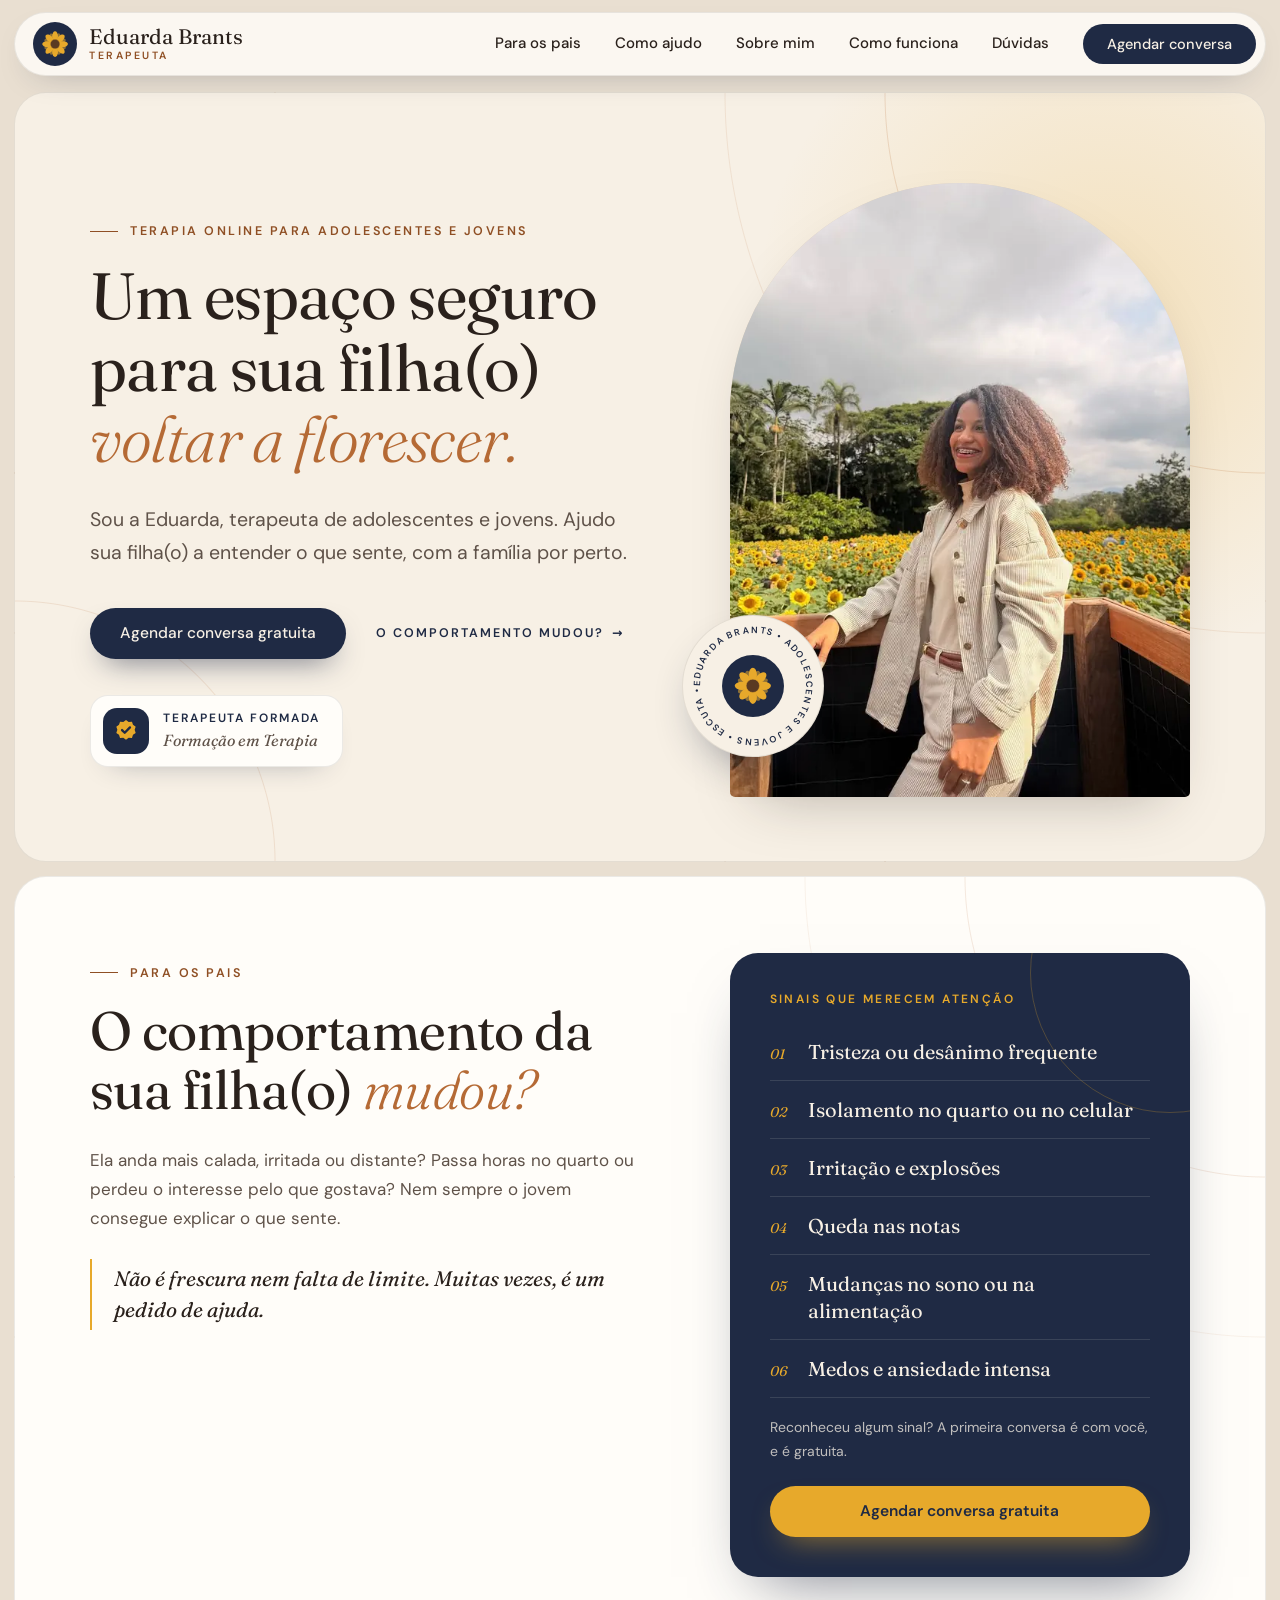
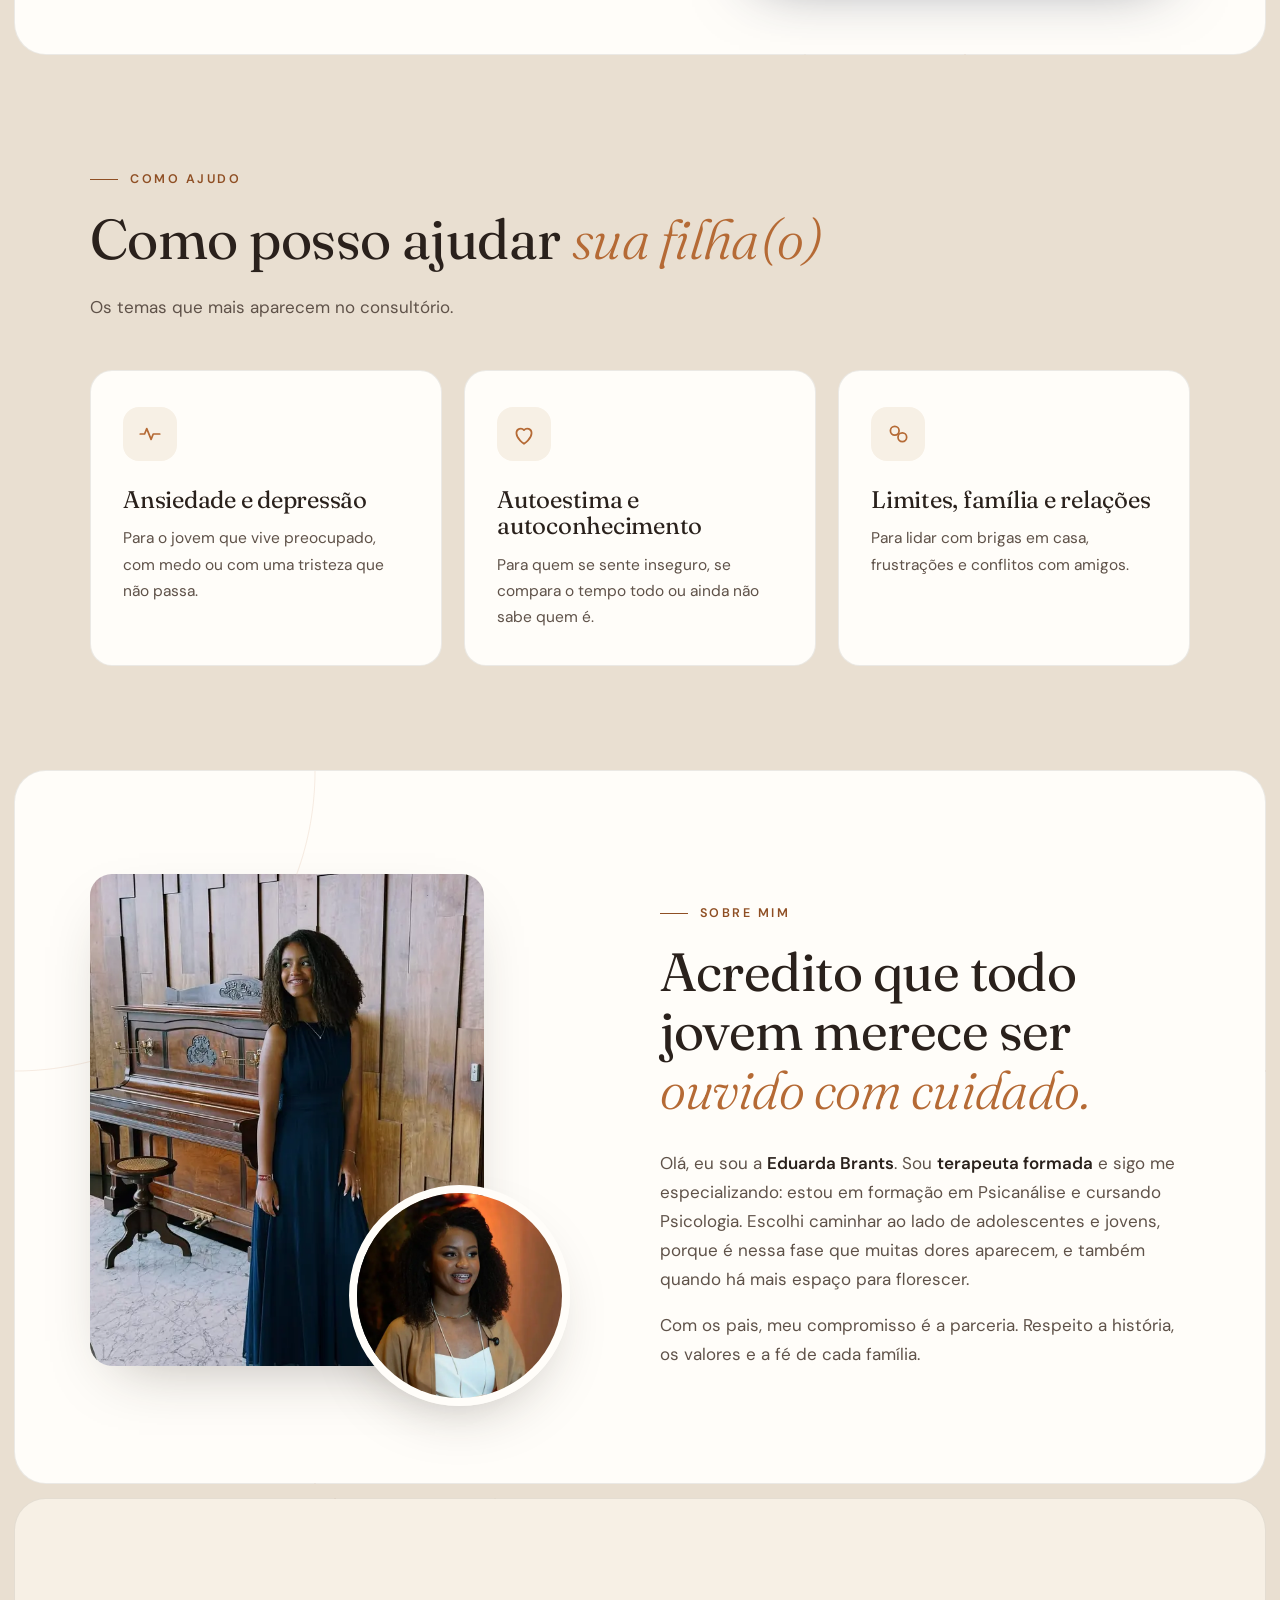
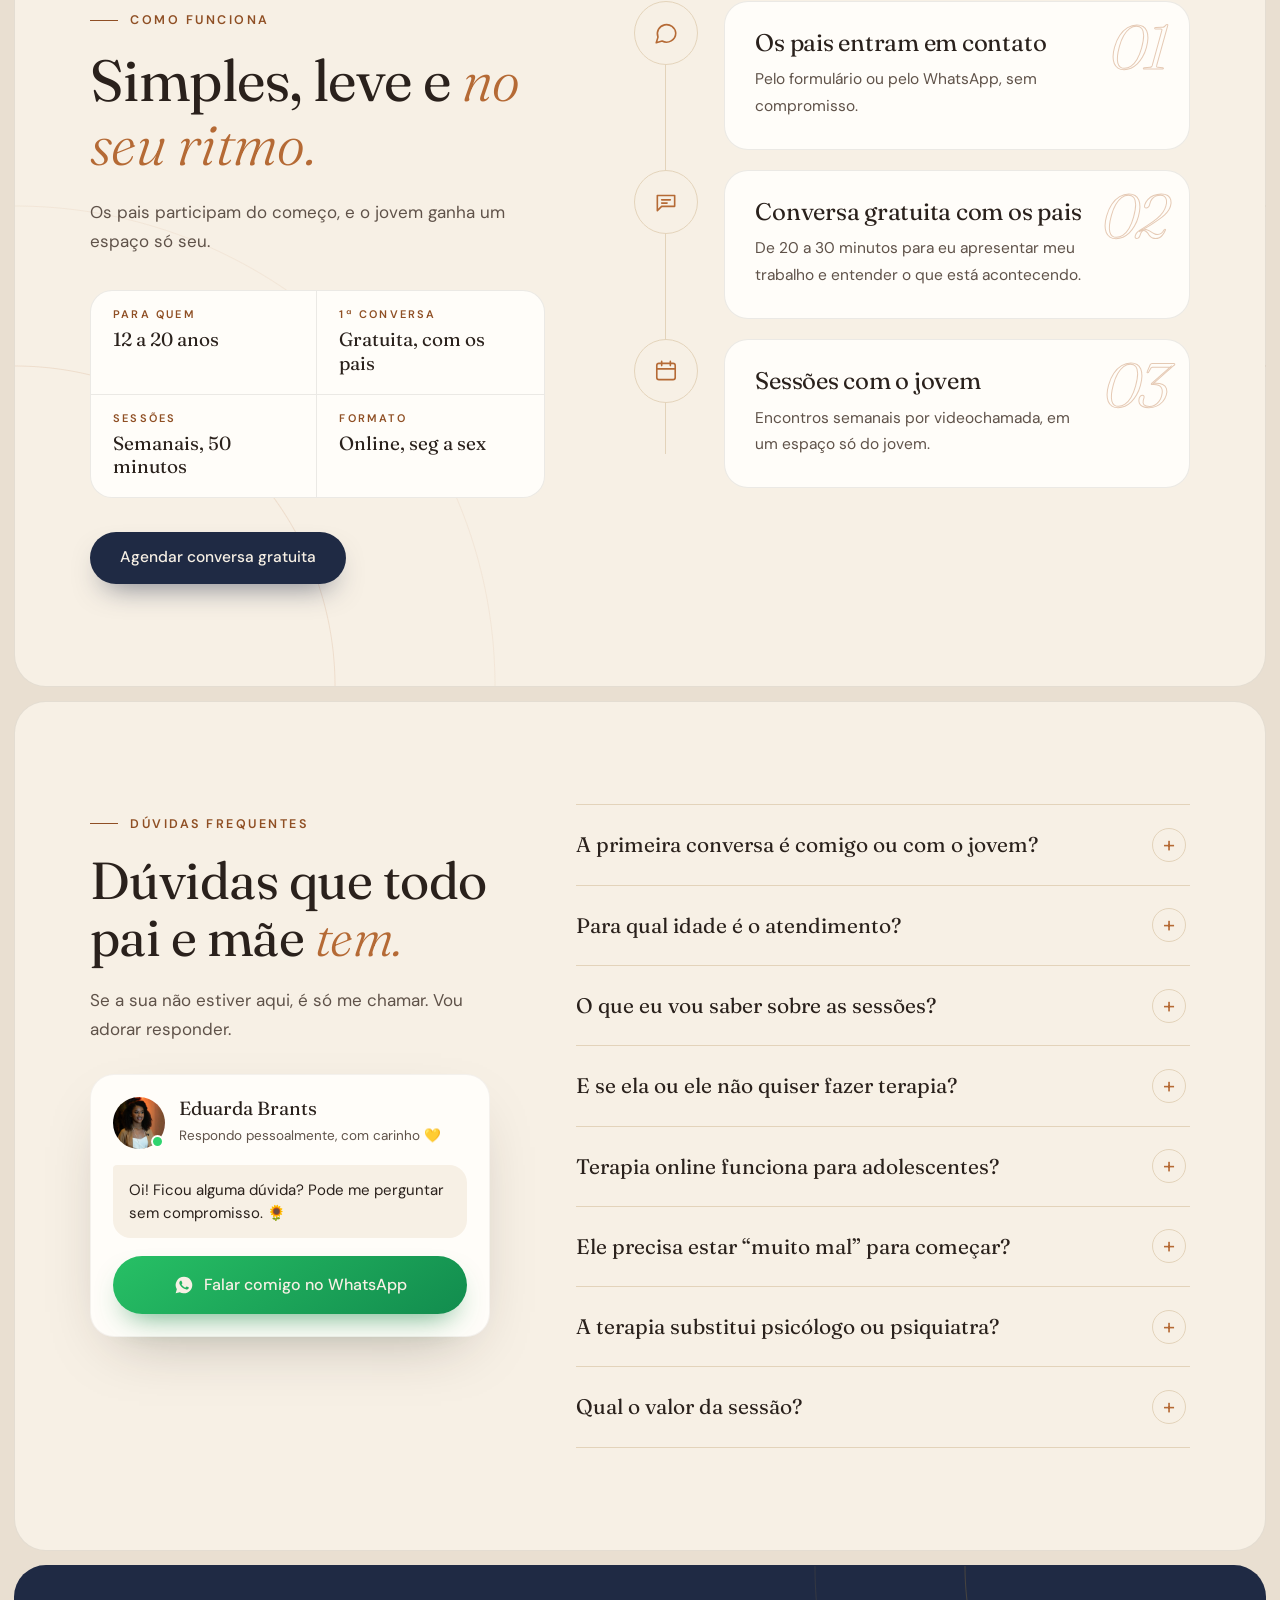
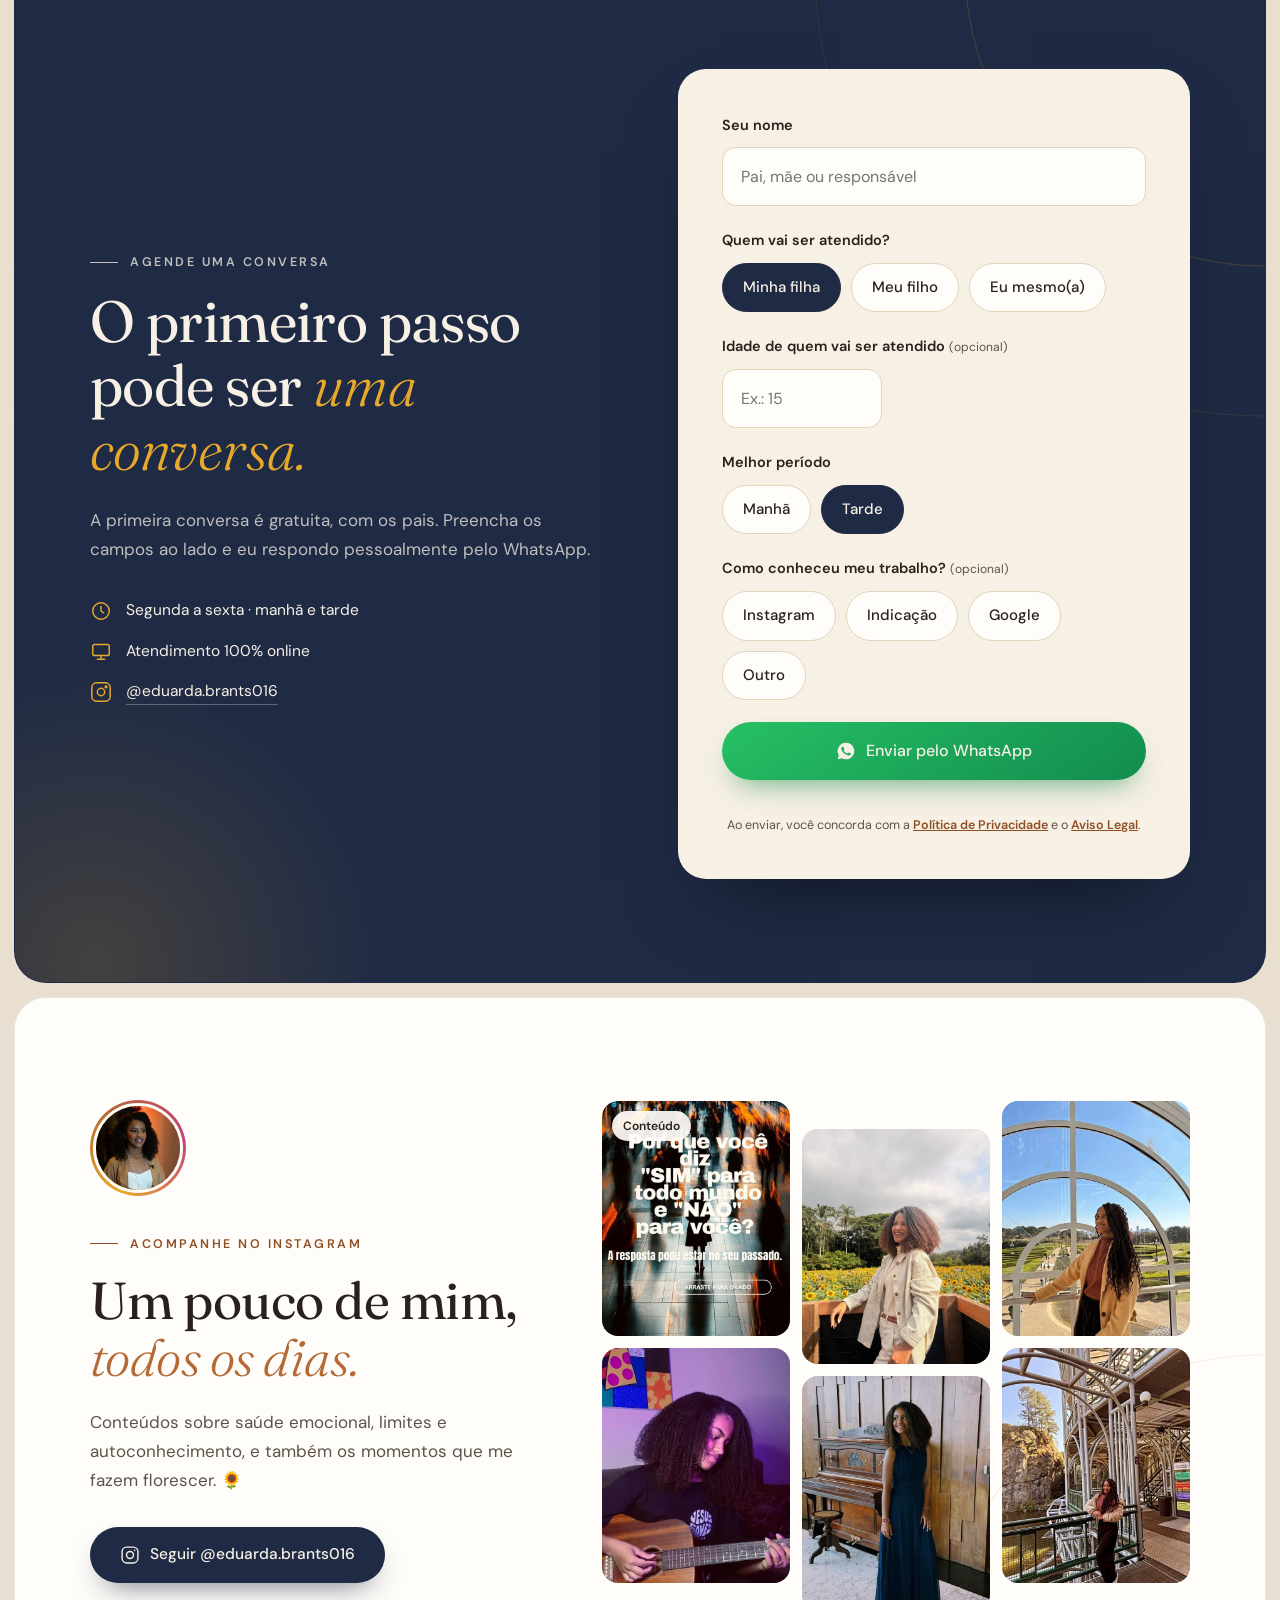
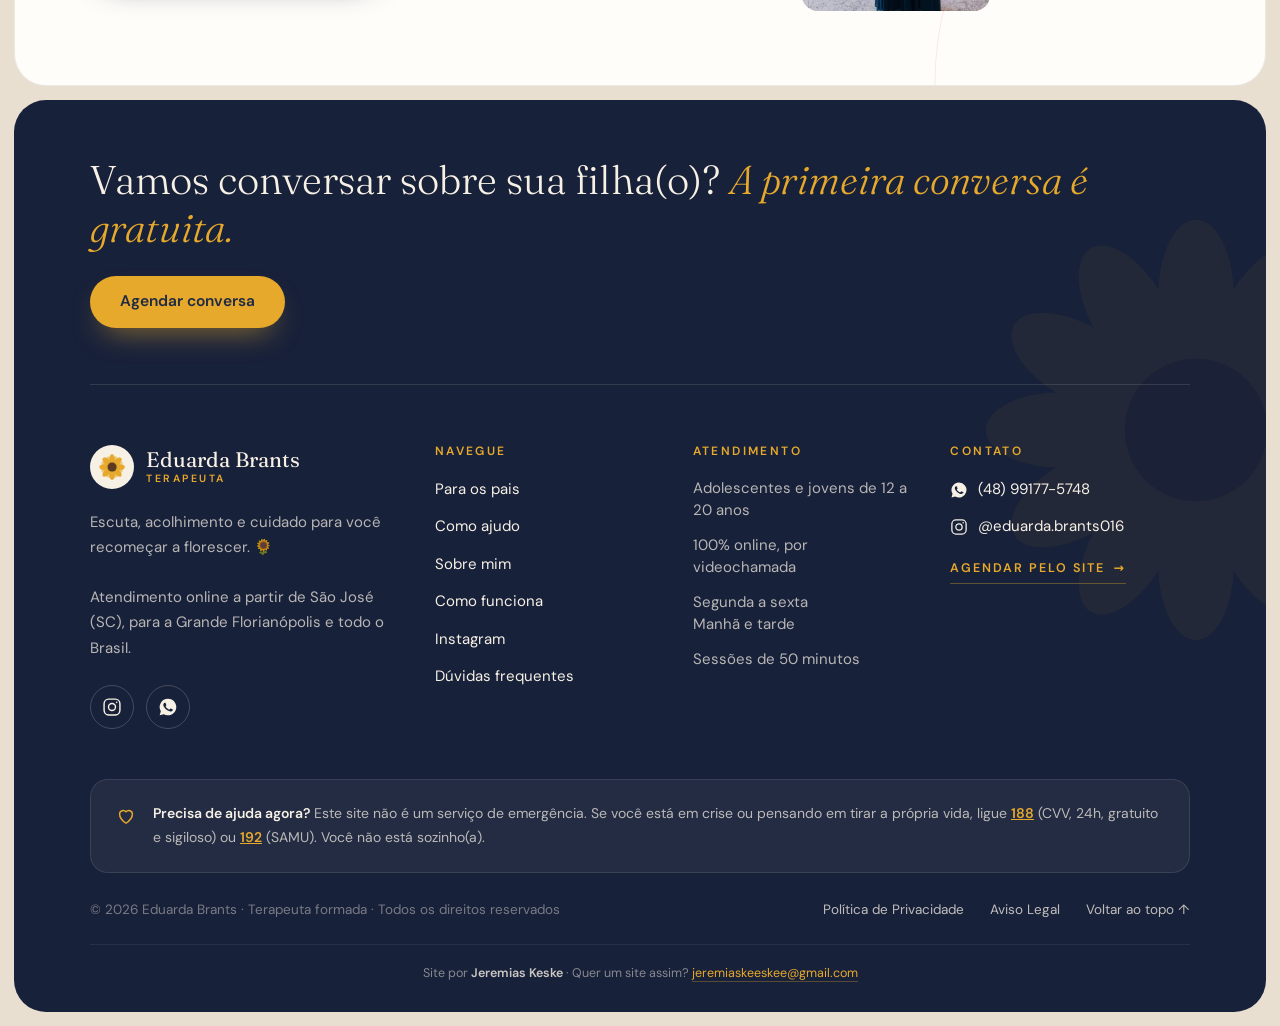
==== commit 888eef72: "Contraste dos textos e fontes hospedadas no site" ====
--- a/index.html
+++ b/index.html
@@ -154,11 +154,10 @@
 }
 </script>
 
-<link rel="preconnect" href="https://fonts.googleapis.com">
-<link rel="preconnect" href="https://fonts.gstatic.com" crossorigin>
-<link href="https://fonts.googleapis.com/css2?family=Fraunces:ital,opsz,wght@0,9..144,300..600;1,9..144,300..600&family=DM+Sans:opsz,wght@9..40,400;9..40,500;9..40,600&display=swap" rel="stylesheet">
+<link rel="preload" href="fontes/fraunces.woff2" as="font" type="font/woff2" crossorigin>
+<link rel="preload" href="fontes/dm-sans.woff2" as="font" type="font/woff2" crossorigin>
 <link rel="preload" as="image" href="img/eduarda-girassois.webp" imagesrcset="img/eduarda-girassois-600.webp 600w, img/eduarda-girassois.webp 1080w" imagesizes="(max-width: 880px) 80vw, 470px" fetchpriority="high">
-<link rel="stylesheet" href="style.css?v=7">
+<link rel="stylesheet" href="style.css?v=8">
 </head>
 <body>
 
--- a/style.css
+++ b/style.css
@@ -1,3 +1,8 @@
+/* Fontes */
+@font-face { font-family: "Fraunces"; font-style: normal; font-weight: 300 600; font-display: swap; src: url("fontes/fraunces.woff2") format("woff2"); }
+@font-face { font-family: "Fraunces"; font-style: italic; font-weight: 300 600; font-display: swap; src: url("fontes/fraunces-italico.woff2") format("woff2"); }
+@font-face { font-family: "DM Sans"; font-style: normal; font-weight: 400 600; font-display: swap; src: url("fontes/dm-sans.woff2") format("woff2"); }
+
 /* Cores, fontes e medidas */
 :root {
   --creme: #f7f0e5;
@@ -846,3 +851,17 @@
 .credencial:hover .credencial__ico svg, .credencial.is-toque .credencial__ico svg { transform: rotate(-12deg) scale(1.12); }
 @keyframes brilho { 0% { left: -60%; opacity: 1; } 100% { left: 120%; opacity: 1; } }
 @media (prefers-reduced-motion: reduce) { .credencial::after { display: none; } }
+
+/* Contraste: textos pequenos em caramelo mais escuro */
+.eyebrow:not(.eyebrow--claro),
+.marca__nome small,
+.menu > a:not(.btn)::before,
+.menu > a:not(.btn)::after,
+.menu__frase em,
+.form__consentimento a,
+.legal__secao h2 span,
+.legal__secao a,
+.legal__outra a,
+.ajuda__contador b,
+.funciona__ficha dt { color: var(--caramelo-esc); }
+.marca--claro .marca__nome small { color: var(--girassol); }
